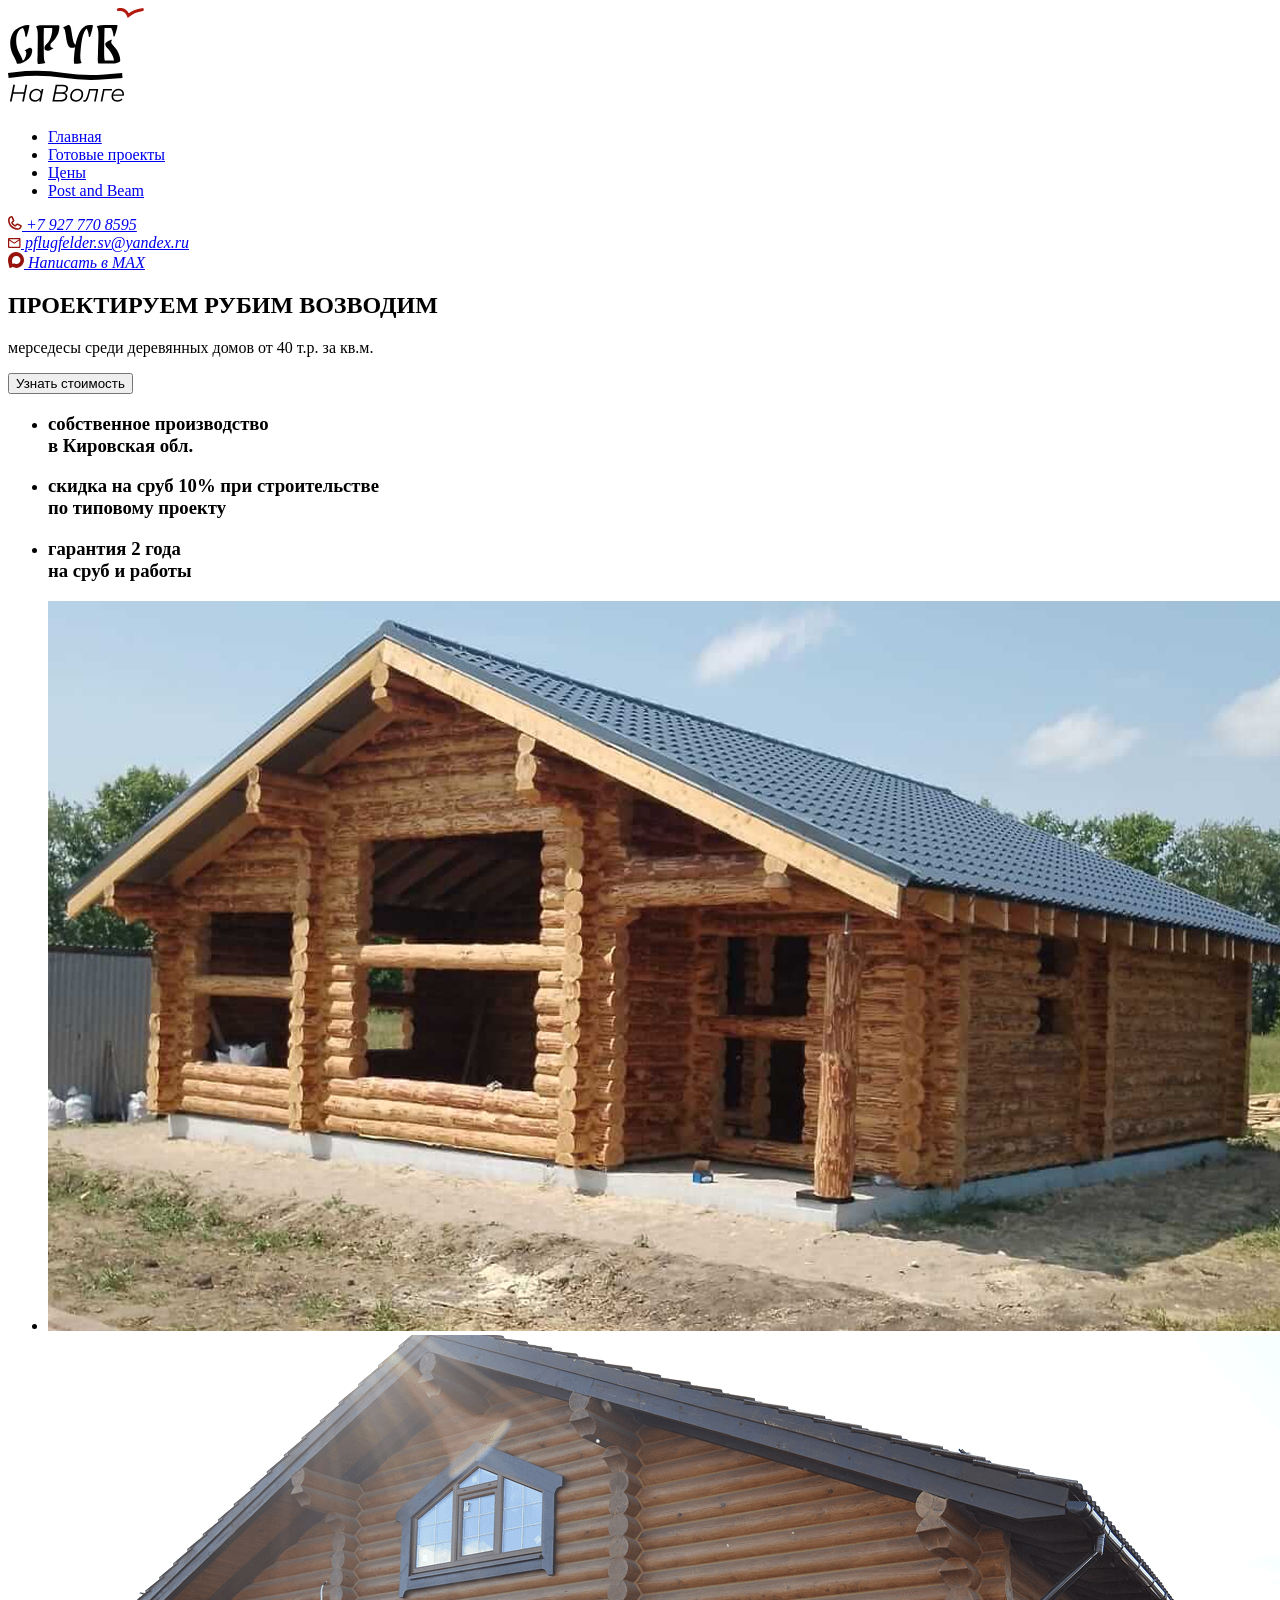
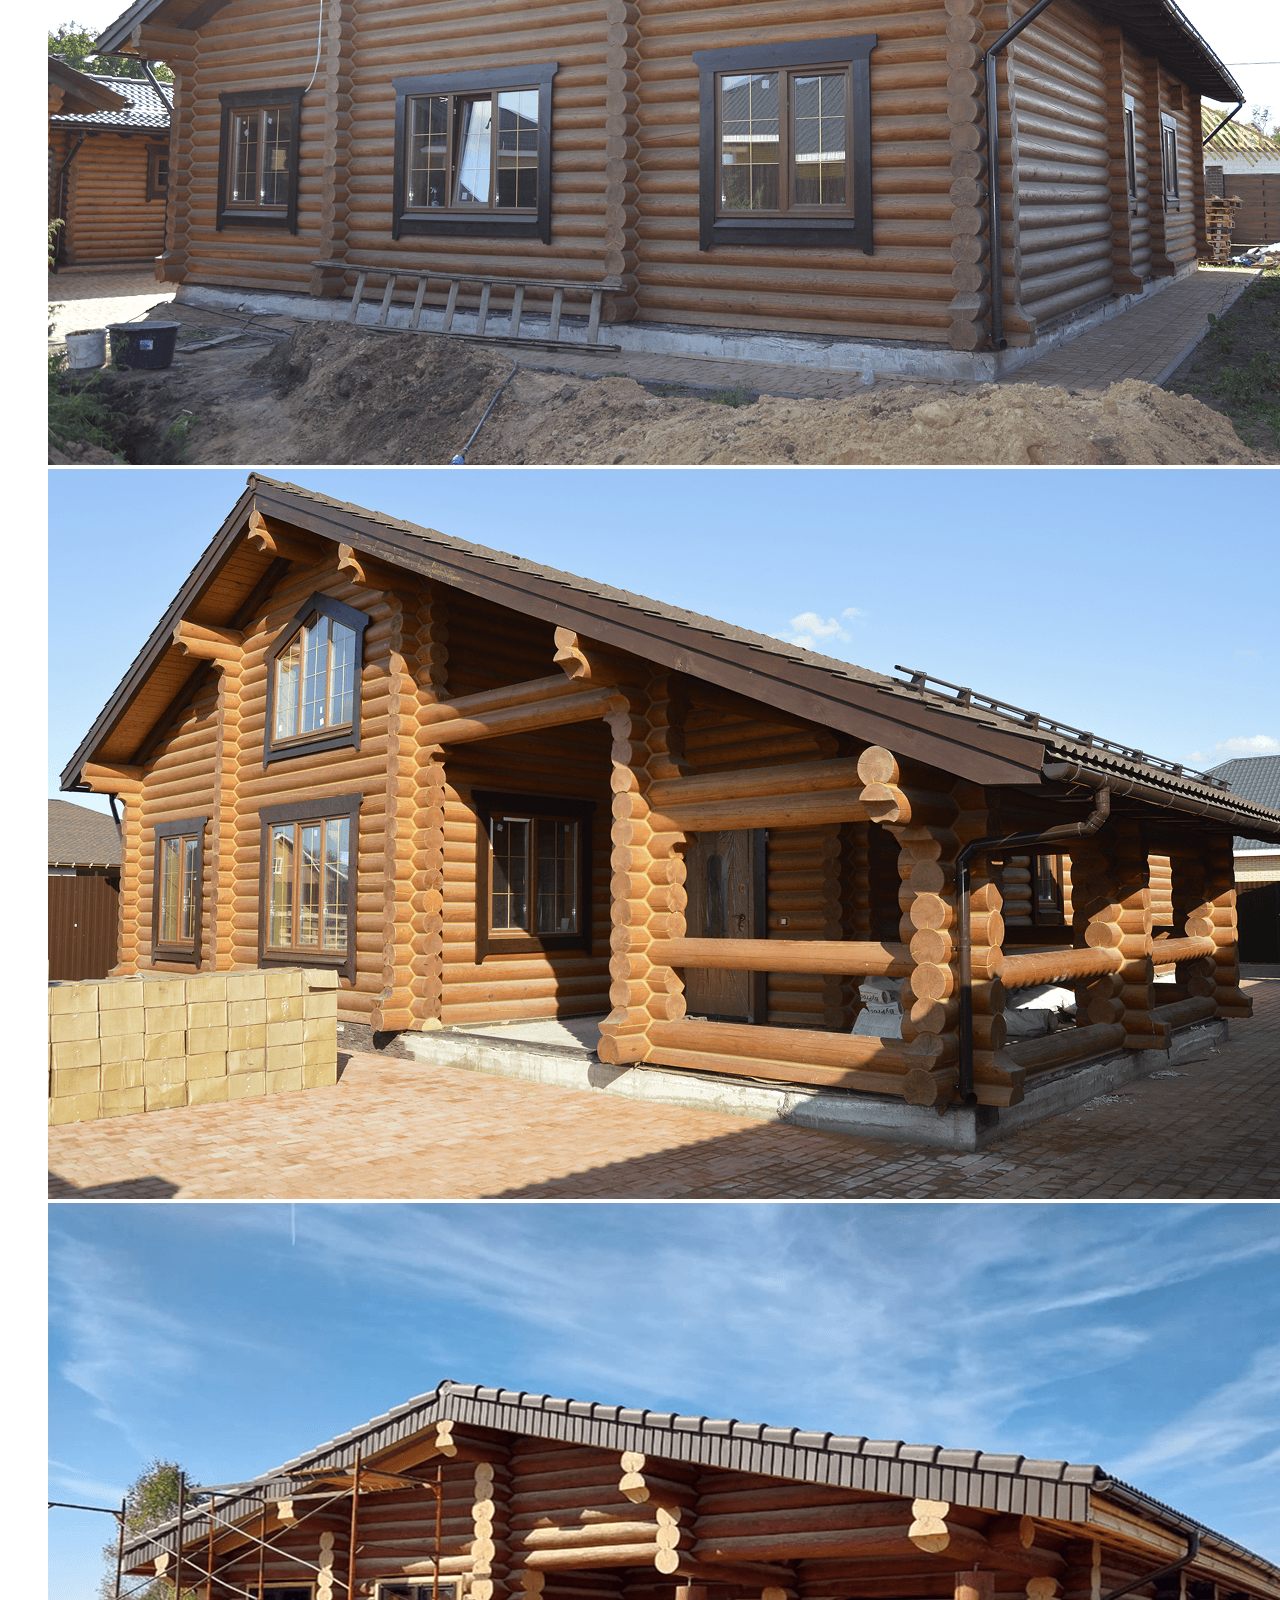
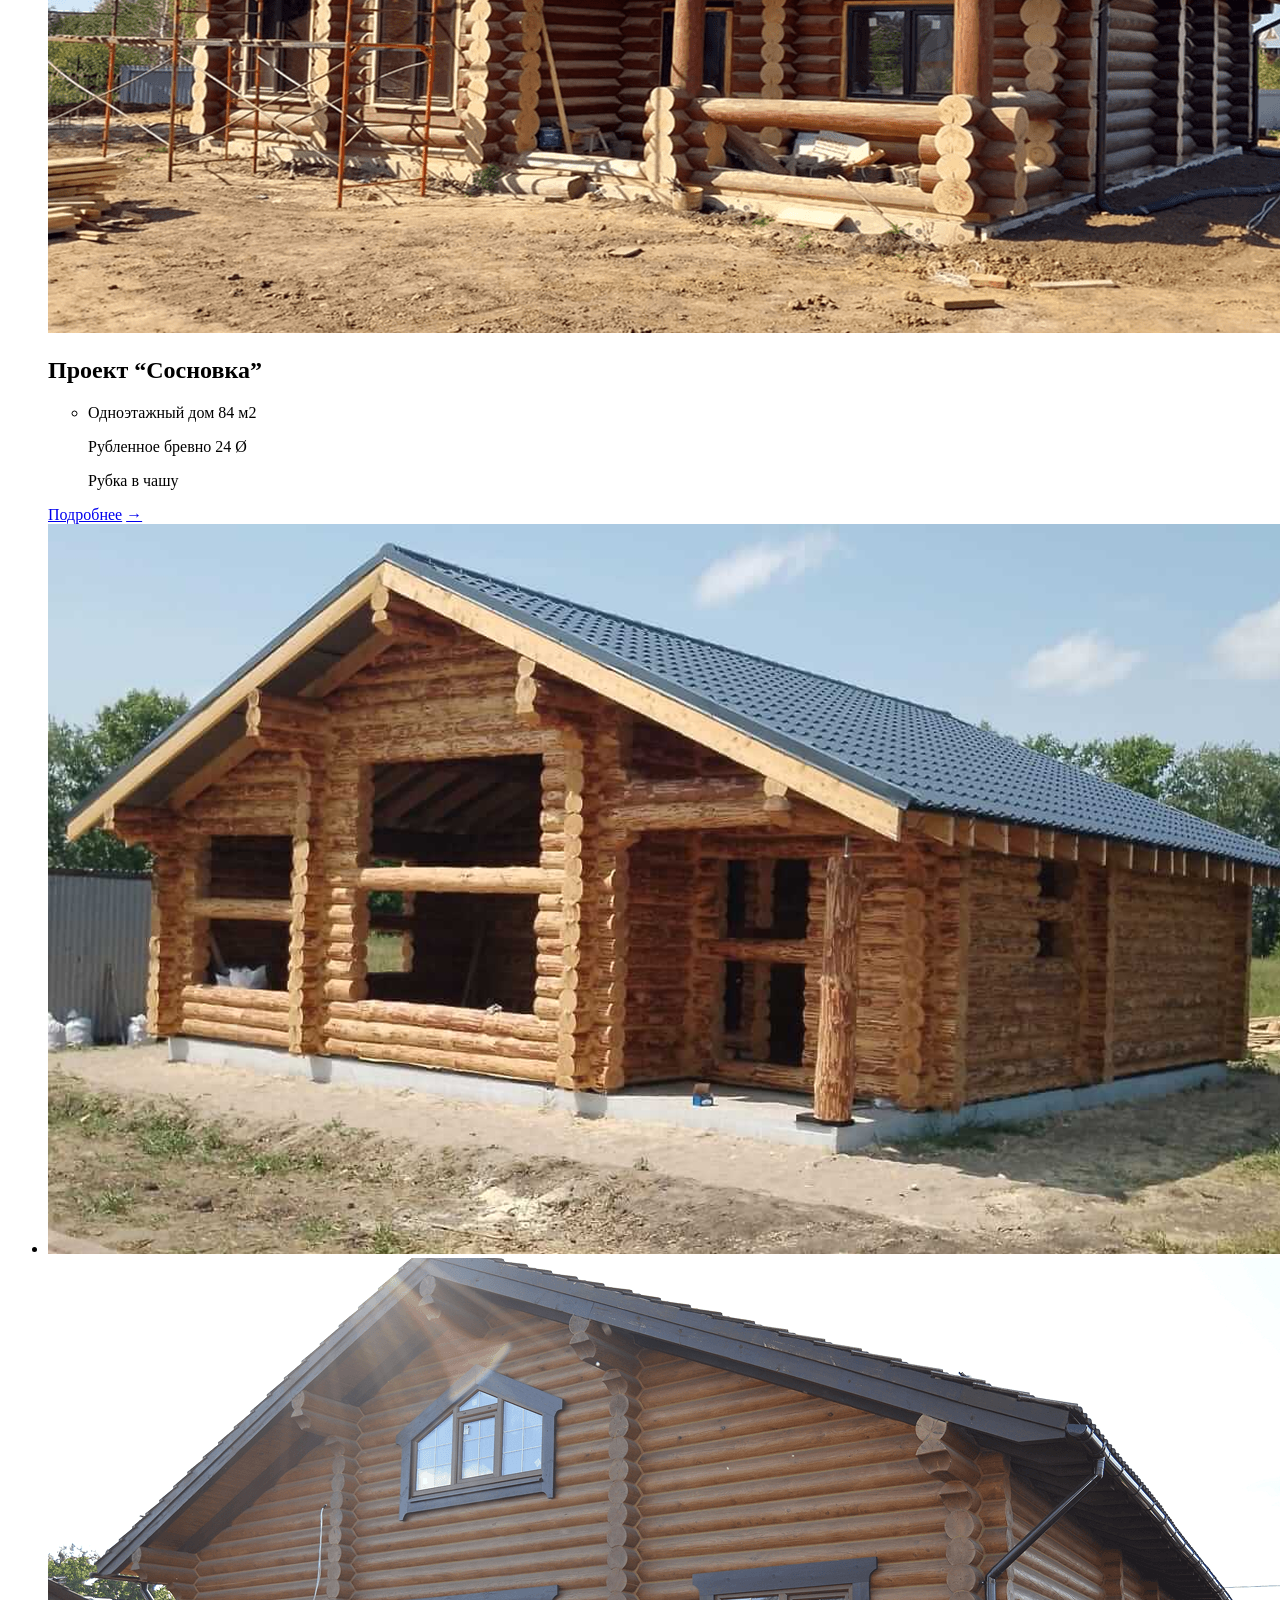
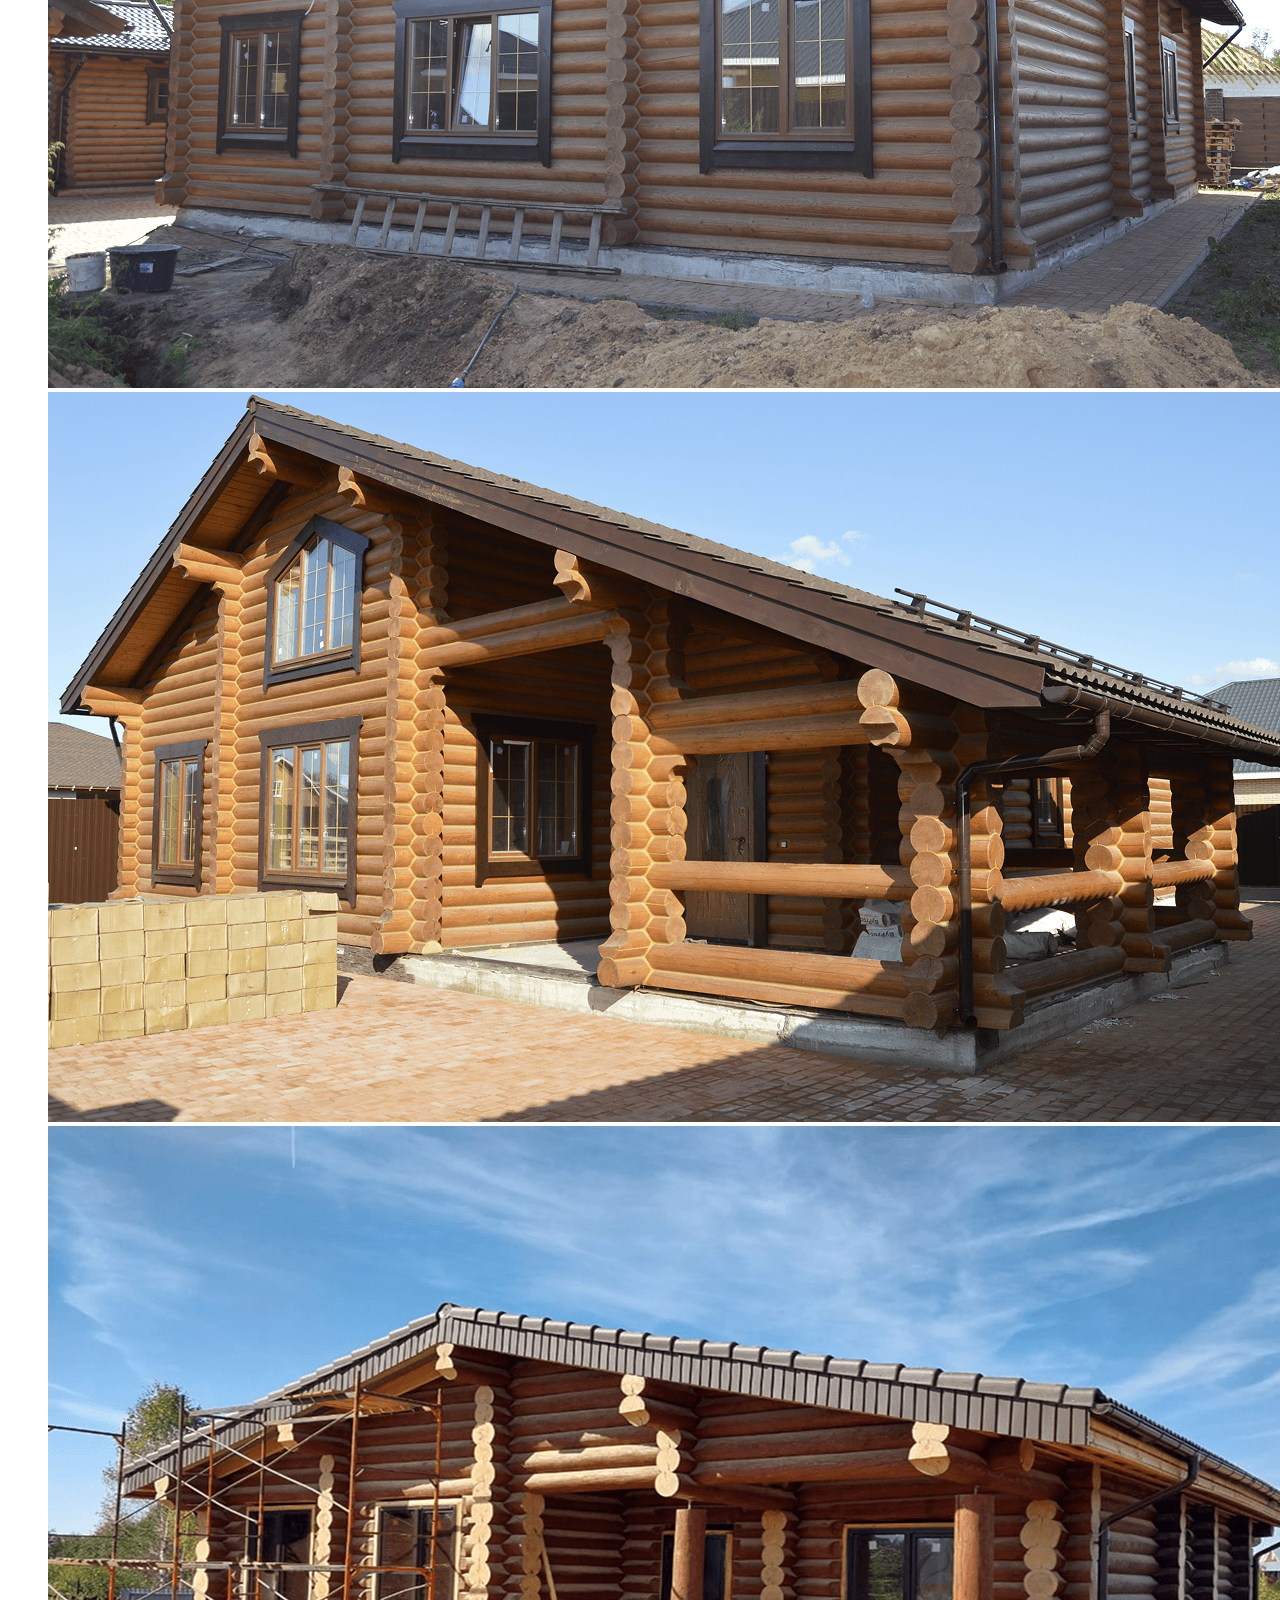
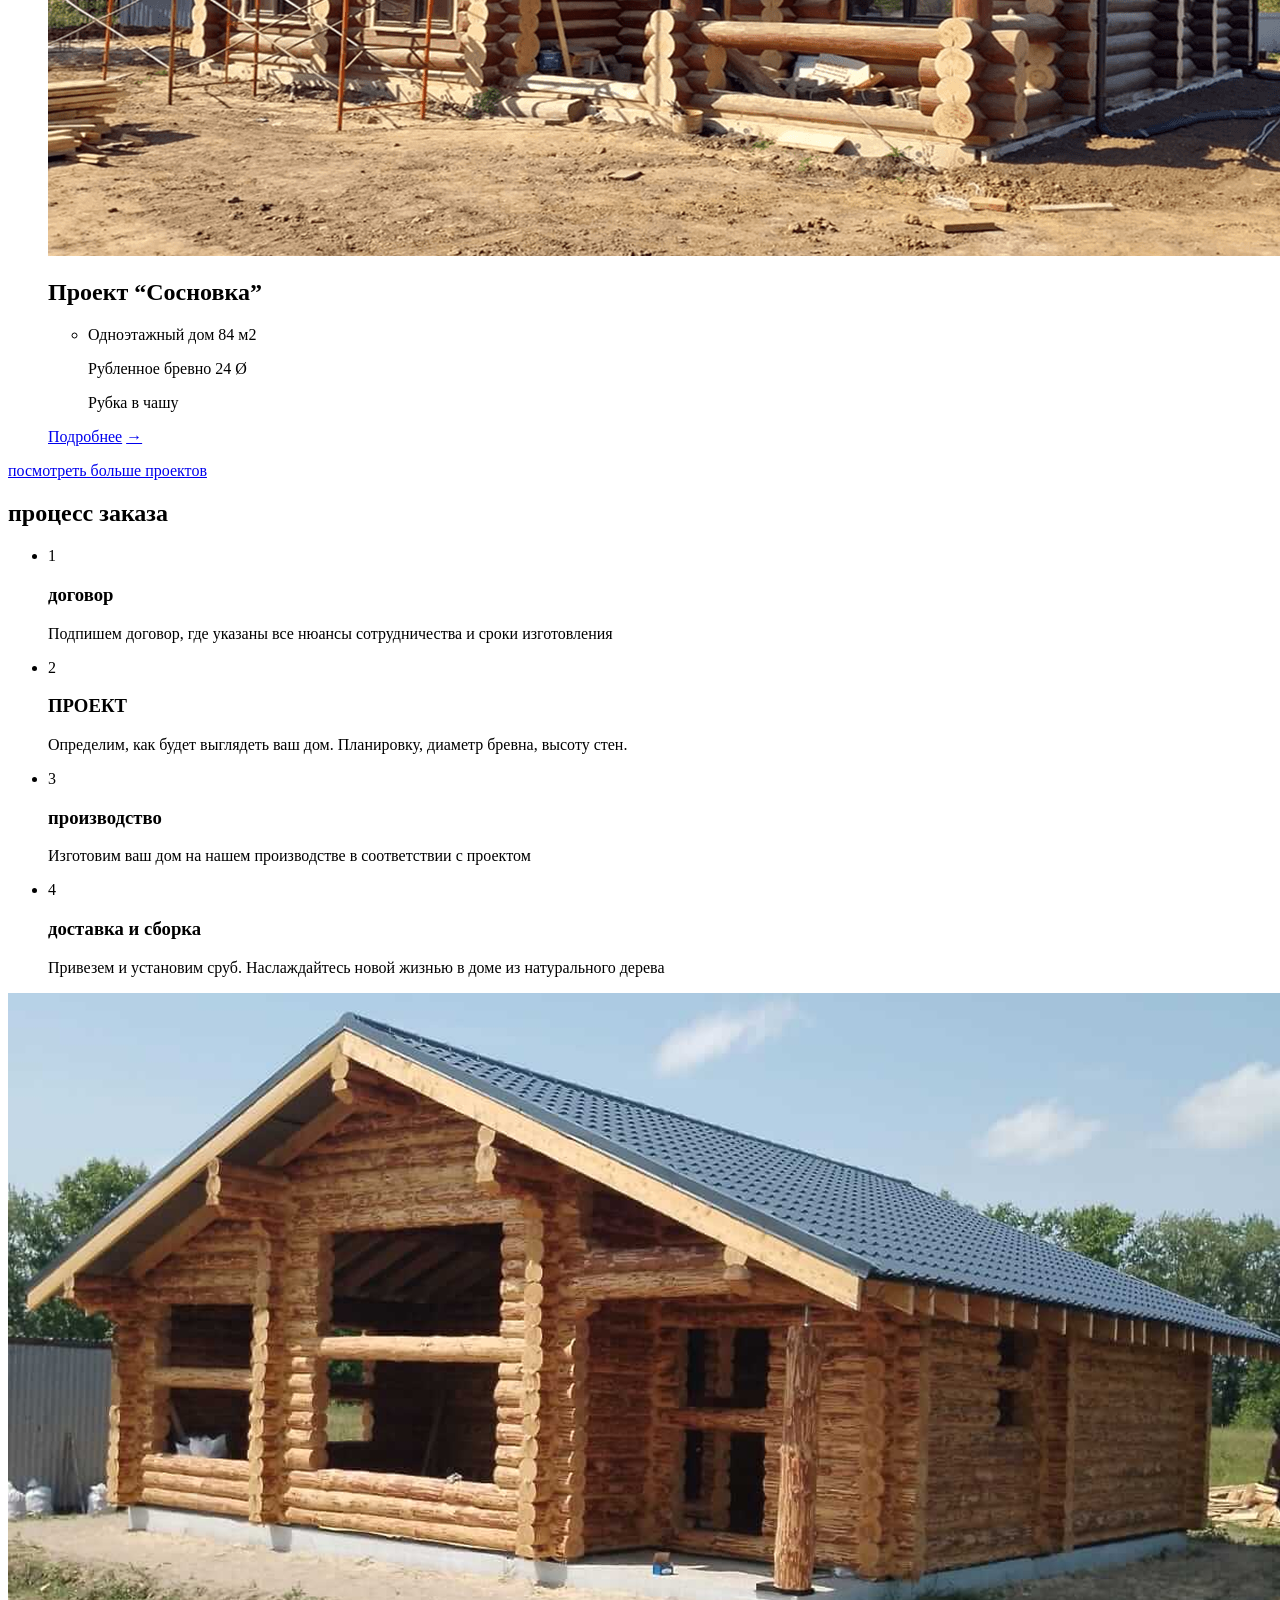
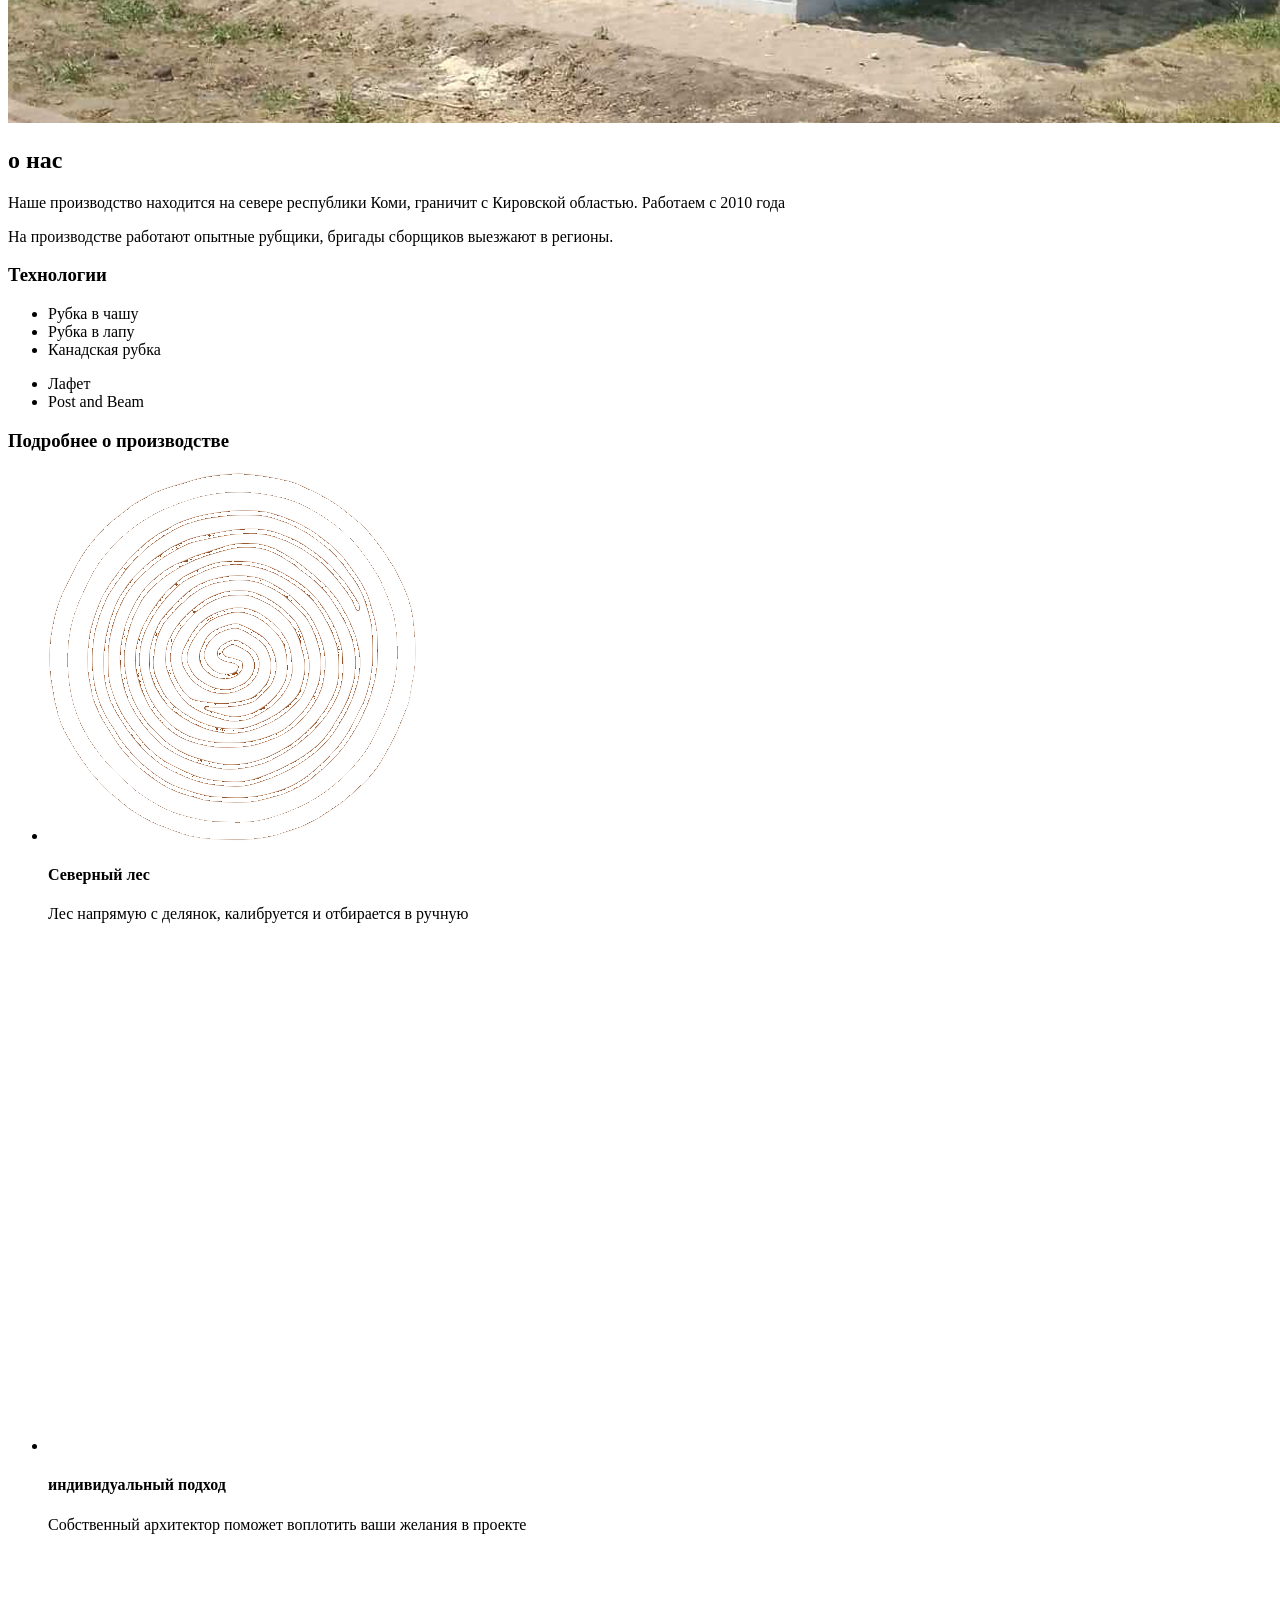
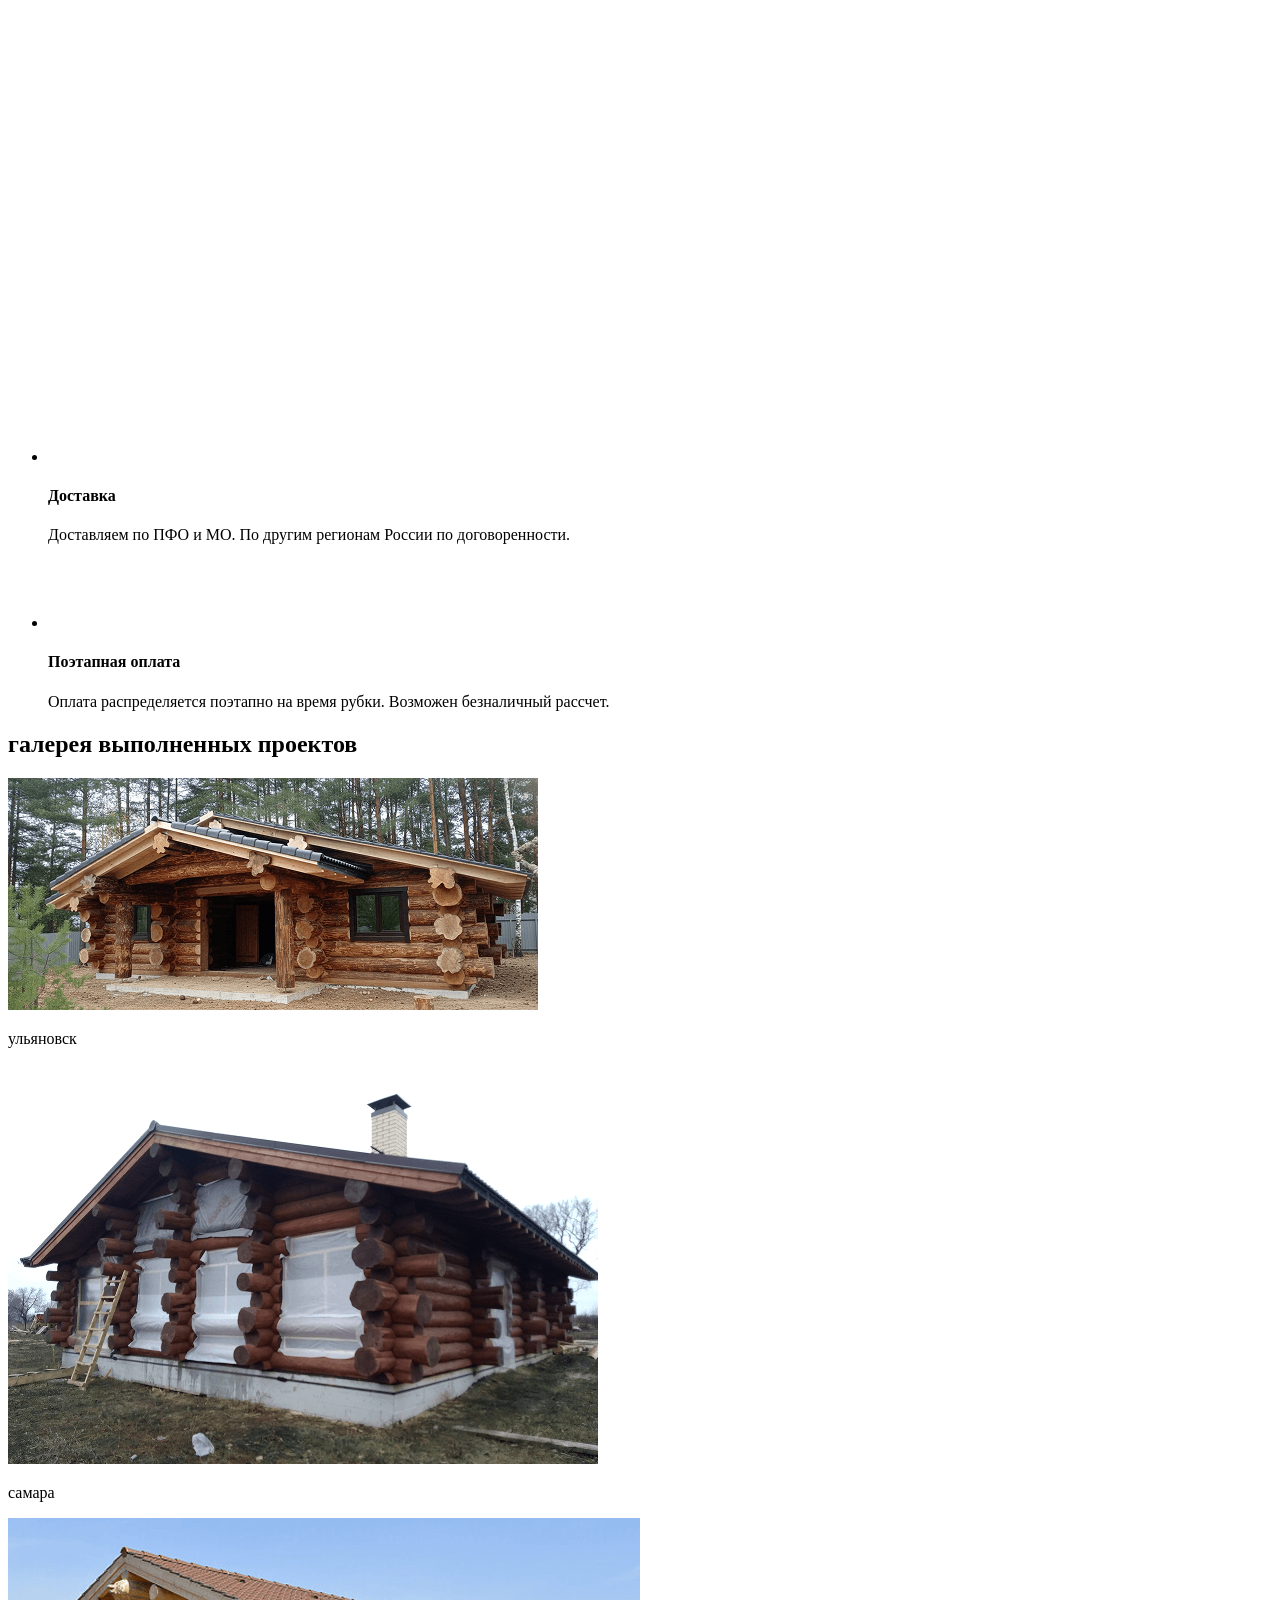
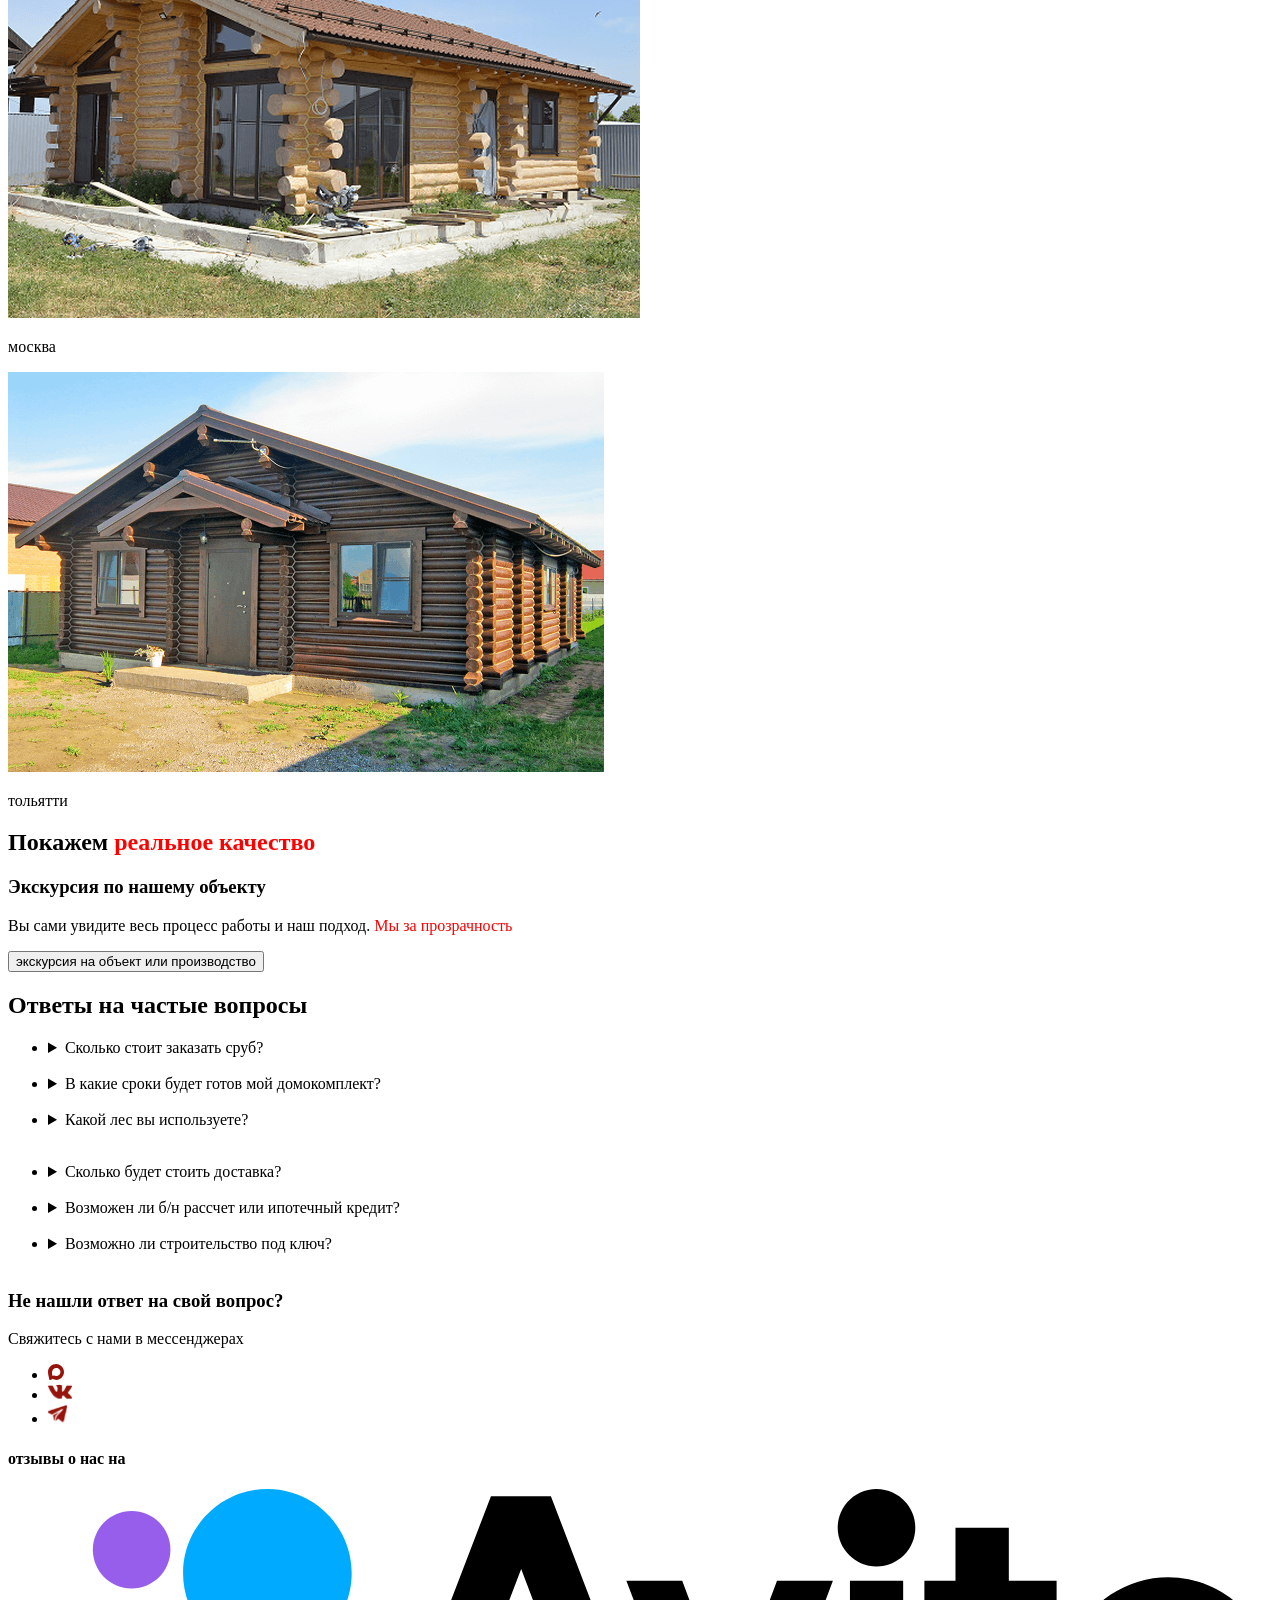
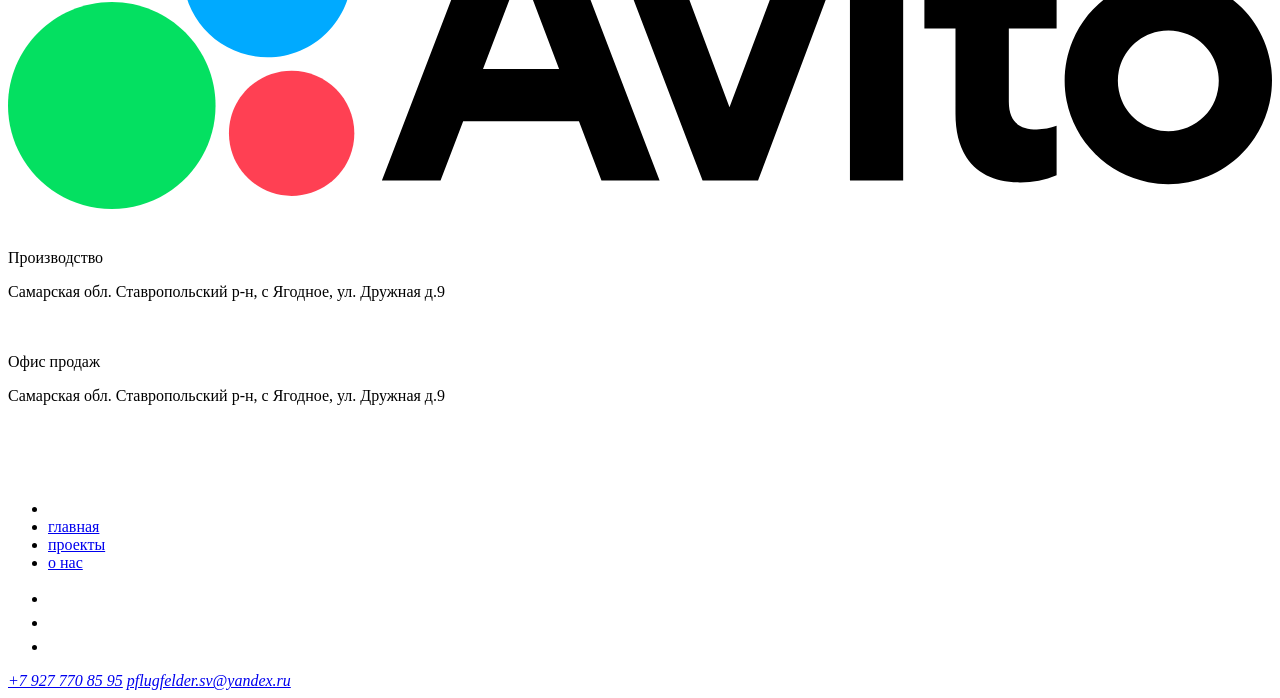
==== index.html @ 8d84f687 "комит 1 стр" ====
<!DOCTYPE html>
<html lang="ru">
  <head>
    <meta charset="UTF-8" />
    <meta name="viewport" content="width=device-width, initial-scale=1.0" />
    <title>Срубы ручной рубки на заказ из северного леса</title><!-- прочитать про семантику -->
<link rel="stylesheet" href="./fonts/fonts.css" />
    <link rel="stylesheet" href="./styles/globals.css" />
    <link rel="stylesheet" href="./styles/style.css" />
    <link rel="icon" href="./images/favicon.ico" sizes="any" />
    <link rel="icon" href="./svg/favicon.svg" type="image/svg+xml" />
    <link rel="apple-touch-icon" href="./images/favicon.png" />
  </head>
  <body>
     <header class="header content-section">
      <a class="header__logo">
        <img class="header__logo-image" src="../images/Group 1948756118.svg" alt="Лого">
      </a>
      <nav class="header_menu">
        <ul class="header_menu-list">
          <li class="header_menu-item">
            <a class="header__menu-link" href="#0">Главная</a>
          </li>
          <li class="header_menu-item">
            <a class="header__menu-link" href="#0">Готовые проекты</a>
          </li>
          <li class="header_menu-item">
            <a class="header__menu-link" href="#0">Цены</a>
          </li>
          <li class="header_menu-item">
            <a class="header__menu-link" href="#0">Post and Beam</a>
          </li>
        </ul>
      </nav>
        <address class="address header__contacts">
        <a class="contacts-block__link" href="tel:+79277708595"
          ><img class="header__icon" src="./images/phone.svg" alt="Телефон"> +7 927 770 8595</a>
        <div class="header_ithem">
        <a class="contacts-block__link" href="mailto:pflugfelder.sv@yandex.ru"
          > <img class="header__icon" src="./images/mail.svg" alt="Почта"> pflugfelder.sv@yandex.ru </a>
        </div>
        <div class="header_ithem">
          <a class="header__max" href="#0">
          <img class="header__icon" src="./images/Макс.svg" alt="Макс">
          Написать в МАХ
        </a>
        
        </div>
      </address>
  </header>

  <main class="content">
    <section class="content-section cover banner_content">
        <!--<div class="overlay"></div>-->
        <div class="cover__text">
          <h1 class="cover__title letter-spacing-extended">
            <span class="aligned-text_right">ПРОЕКТИРУЕМ</span>
            <span class="aligned-text_right">РУБИМ</span>
            <span class="aligned-text_right"
              ><span>ВОЗВОДИ</span><span class="no-letter-spacing">М</span></span
            >
          </h1>
          <div class="cover__description">
            <p class="cover__description-text gradient">
              <!-- no-letter-spacing класс для обнуления общего межбуквенного расстояния у последней буквы -->
              <span>мерседесы среди деревянных домов от 40 т.р. за кв.м.</span>
            </p>
            <button class="bet-button text-button">Узнать стоимость</button>
          </div>
        </div>
      </section>
      <!--___________________________________>-->
       <section class="advantages content-section content-section_theme_bright">
        <ul class="advantages-list">
          <li class="advantages-ithem">
            <h3>собственное производство<br>в Кировская обл.</h3></li>
          <li class="advantages-ithem"><h3>скидка на сруб 10% при строительстве<br> по типовому проекту</h3>
          </li> 
          <li class="advantages-ithem exclude"><h3>гарантия 2 года<br>на сруб и работы</h3></li>
        </ul>
       </section>
<!--___________________________________>-->
  <section class="cards content-section content-section_theme_red">
        <!--<h1 class="card__heading">проекты</h1>-->
        <ul class="card-list">
          <li>
            <article class="card">
              <div class="card__conteiner-image">
        <div class="slider-wrapper">
            <div class="sliders">
                <img src="./images/sosnovka.png" id="slide-1">
                <img src="./images/slide2.png" id="slide-2">
                <img src="./images/slide3.png" id="slide-3">
                <img src="./images/slide4.png" id="slide-4">
            </div>
            <div class="controls">
                <a href="#slide-1"></a>
                <a href="#slide-2"></a>
                <a href="#slide-3"></a>
                <a href="#slide-4"></a>
            </div>
        </div>
    </div>
            <div class="card__ithem">
              <div class="project__description">
              <h2 class="project-title">Проект “Сосновка”</h2>
              <ul>
                <li class="project__text">
                  <p class="project__text-item">Одноэтажный дом 84 м2</p>
                  <p class="project__text-item">Рубленное бревно 24 Ø </p>
                  <p>Рубка в чашу</p>
                </li>
              </ul>
             </div>
             <div class="detailed">
              <a class="detailed__link" href="#0">Подробнее</a>
              <a class="detailed__link" href="#0">&rarr;</a>
             </div>
           </div>
          </article>
          </li>
          <li>
            <article class="card">
              <div class="card__conteiner-image">
        <div class="slider-wrapper">
            <div class="sliders">
                <img src="./images/sosnovka.png" id="slide-21">
                <img src="./images/slide2.png" id="slide-22">
                <img src="./images/slide3.png" id="slide-23">
                <img src="./images/slide4.png" id="slide-24">
            </div>
            <div class="controls">
                <a href="#slide-21"></a>
                <a href="#slide-22"></a>
                <a href="#slide-23"></a>
                <a href="#slide-24"></a>
            </div>
        </div>
    </div>
            <div class="card__ithem">
              <div class="project__description">
              <h2 class="project-title">Проект “Сосновка”</h2>
              <ul>
                <li class="project__text">
                  <p class="project__text-item">Одноэтажный дом 84 м2</p>
                  <p class="project__text-item">Рубленное бревно 24 Ø </p>
                  <p>Рубка в чашу</p>
                </li>
              </ul>
             </div>
             <div class="detailed">
              <a class="detailed__link" href="#0">Подробнее</a>
              <a class="detailed__link" href="#0">&rarr;</a>
             </div>
           </div>
          </article>
            <!--<a class="card__link" href="#0"></a>>-->
          </li>
        </ul>
        <a class="projects__look-more-link" href="#0">посмотреть больше проектов</a>
  </section>
<!--___________________________________>-->
       <section class="order content-section content-section_theme_bright">
         <h2 class="section___title">процесс заказа</h2>
        <ul class="order-list">
          <li class="order-ithem">
            <div class="number__title-block"><div class="circle-number">1</div>
            <h3>договор</h3></div>
          <p class="order-text">Подпишем договор, где указаны все нюансы сотрудничества и сроки изготовления</pc>
        </li>
          <li class="order-ithem"><div class="number__title-block"><div class="circle-number">2</div>
            <h3>ПРОЕКТ</h3></div>
          <p class="order-text">Определим, как будет выглядеть ваш дом. Планировку, диаметр бревна, высоту стен.</pc>
          </li>
          <li class="order-ithem exclude"><div class="number__title-block"><div class="circle-number">3</div>
            <h3>производство</h3></div>
          <p class="order-text">Изготовим ваш дом на нашем производстве в соответствии с проектом</pc></li>
          <li class="order-ithem exclude"><div class="number__title-block"><div class="circle-number">4</div>
            <h3>доставка и сборка</h3></div>
          <p class="order-text">Привезем и установим сруб. Наслаждайтесь новой жизнью в доме  из натурального дерева</pc></li>
        </ul>
       </section>
<!--___________________________________>-->
<section class="company-info content-section content-section_theme_red">
  <div class="company-info__ithem">
  <div class="company-image"><img src="./images/sosnovka.png"></div>
  <div class="company-text-block">
    <h2 class="section___title company__title">о нас</h2>
  <p class="company-text">Наше производство находится на севере республики Коми, граничит с Кировской областью. Работаем с 2010 года</p>
  <p class="company-text">На производстве работают опытные рубщики, бригады сборщиков выезжают в регионы.</p>
  <h3 class="tecnology-title">Технологии</h3>
  <div class="tecnology-list-column">
  <ul class="tecnology-list">
    <li class="tecnology-list-ithem">Рубка в чашу</li>
    <li class="tecnology-list-ithem">Рубка в лапу</li>
    <li class="tecnology-list-ithem">Канадская рубка</li>
  </ul>
    <ul class="tecnology-list">
    <li class="tecnology-list-ithem">Лафет</li>
    <li class="tecnology-list-ithem">Post and Beam</li>
  </ul>
</div>
</div>   

</div>
<div class="company-text-block">
 <h3 class="tecnology-title">Подробнее о производстве</h3>  <div class="tecnology-list-column">
  <ul class="tecnology-list">
<li class="tecnology-list-ithem">
<div class="info-block">
  <div class="info-icon"><img src="./images/wood.png" alt="Макс"></div>
  <div class="info-text">
    <h4 class="info-title">Северный лес</h4>
    <p class="dialog__text">Лес напрямую с делянок, калибруется и отбирается в ручную</p>
  </div>
</div>
</li>
<li class="tecnology-list-ithem">
<div class="info-block">
  <div class="info-icon"><img src="./images/blueprint.png" alt="Макс"></div>
  <div class="info-text">
    <h4 class="info-title">индивидуальный подход</h4>
    <p class="dialog__text">Собственный архитектор поможет воплотить ваши желания в проекте</p>
  </div>
</div>
</li>
  </ul>
    <ul class="tecnology-list">
    <li class="tecnology-list-ithem">
<div class="info-block">
  <div class="info-icon"><img src="./images/trailer.png" alt="Макс"></div>
  <div class="info-text">
    <h4 class="info-title">Доставка</h4>
    <p class="dialog__text">Доставляем по ПФО и МО. По другим регионам России по договоренности.</p>
  </div>
</div>
</li>
<li class="tecnology-list-ithem">
<div class="info-block">
  <div class="info-icon"><img src="./images/cash.png" alt="Макс"></div>
  <div class="info-text">
    <h4 class="info-title">Поэтапная оплата</h4>
    <p class="dialog__text">Оплата распределяется поэтапно на время рубки. Возможен безналичный рассчет.</p>
  </div>
</div>
</li>
  </ul></div>
</div>
</section>
<!--___________________________________>-->
<section class="gallery content-section">
  <h2 class="section___title order__title gallery-header">галерея выполненных проектов</h2>
  <div class="gallery-item">
    <img class="sity-image" src="./images/moskow.png" alt="Фото 1">
  <p class="gallery-text text-button">
              <span>ульяновск</span>
            </p></div>
  <div class="gallery-item">
    <img class="sity-image" src="./images/samara.png" alt="Фото 2">
  <p class="gallery-text text-button">
              <span>самара</span>
            </p></div>
  <div class="gallery-item">
    <img class="sity-image" src="./images/ulijanovsk.png" alt="Фото 3">
  <p class="gallery-text text-button">
              <span>москва</span>
            </p>
          </div>
 <div class="gallery-item">
    <img class="sity-image" src="./images/togliatty.png" alt="Фото 4">
    <p class="gallery-text text-button">
              <span>тольятти</span>
            </p></div>
            <div class="gallery-subtitle">
              <h2 class="gallery__subtitle-ithem">Покажем <span style="color: #ff0000;">реальное качество</span></h2>
            <h3 class="gallery__subtitle-ithem">Экскурсия по нашему объекту</h3>
            <p class="gallery__subtitle-ithem">Вы сами увидите весь процесс работы и наш подход. <span style="color: #ff0000;">Мы за прозрачность</span></p>
            <a href="tel:+7 927 770 85 95"><button class="gallery-button text-button ">экскурсия на объект или производство</button></a>
</div>
</section>
 <!--___________________________________>-->
 <section class="ansver-deteils content-section content-section_theme_bright">
<h2 class="section___title ansver-header">Ответы на частые вопросы</h2>
<div>
  <ul class="details-navigation">
        <li class="details-component">
          <details>
      <summary class="question">
        <span>Сколько стоит заказать сруб?</span>
        <div class="question-icon"><img src="./svg/strelka.svg" alt="стрелка" aria-hidden="true" x="50%" y="50%" ></div>
        
      </summary>
      <p class="answer">Стоимость формируется индивидуально, в зависимости от того, какой диаметр бревна, высоту стен и фронтонов вы выберите. Заказывая сруб у нас, вы покупаете его напрямую у производителя, без наценки посредников.</p>
    </details>
        </li>
        <li class="details-component">
          <details>
      <summary class="question">
        <span>В какие сроки будет готов мой домокомплект?</span>
        <div class="question-icon"><img src="./svg/strelka.svg" alt="стрелка" aria-hidden="true" x="50%" y="50%" ></div>
      </summary>
      <p class="answer">Бревна на сруб начнем подбирать сразу после заключения договора, после первой оплаты начинаем рубку. Высылаем регулярный фотоотчет.</p>
    </details>
        </li>
        <li class="details-component">
          <details>
      <summary class="question">
        <span>Какой лес вы используете?</span>
        <div class="question-icon"><img src="./svg/strelka.svg" alt="стрелка" aria-hidden="true" x="50%" y="50%" ></div>
      </summary>
      <p class="answer order-text">Рубим из сосны.</p>
    </details>
        </li>
      </ul>
    </div>
    <div>
  <ul class="details-navigation">
                <li class="details-component">
          <details>
      <summary class="question">
        <span>Сколько будет стоить доставка?</span>
        <div class="question-icon"><img src="./svg/strelka.svg" alt="стрелка" aria-hidden="true" x="50%" y="50%" ></div>
      </summary>
      <p class="answer order-text">Стоимость доставки рассчитывается индивидуально от пункта назначения и объема. Вы можете сами забрать домокомплект с нашего производства. Примерная стоимость доставки одной фуры в МО - 200.000 рублей.</p>
    </details>
        </li>
                        <li class="details-component">
          <details>
      <summary class="question">
        <span>Возможен ли б/н рассчет или ипотечный кредит?</span>
        <div class="question-icon"><img src="./svg/strelka.svg" alt="стрелка" aria-hidden="true" x="50%" y="50%" ></div>
      </summary>
      <p class="answer order-text">Да возможно, детали можно узнать по телефону у нашего мастера.</p>
    </details>
        </li>
        <li class="details-component">
          <details>
      <summary class="question">
        <span>Возможно ли строительство под ключ?</span>
        <div class="question-icon"><img src="./svg/strelka.svg" alt="стрелка" aria-hidden="true" x="50%" y="50%" ></div>
      </summary>
      <p class="answer order-text">Наш профиль дерево. Осуществляем сборку на готовый фундамент под кровлю по вашему выбору. План фундамента и коммуникаций вы получаете вместе с проектом.</p>
    </details>
        </li>
      </ul>
    </div>
    
 </section>
 <div class="ansver-ithem">
   <h3 class="ansver-subtitle">Не нашли ответ на свой вопрос?</h3>
   <p class="order-text">Cвяжитесь с нами в мессенджерах</p>
    <div class="ansver__messenger gallery__subtitle-ithem">
        <ul class="ansver__messenger-list">
          <!-- display  -->
          <li>
            <a href="#0">
              <img
                class="social-icon"
                src="./images/Макс.svg"
                alt="иконка макс"
              />
            </a>
          </li>
          <li>
            <a href="https://vk.ru/sergey_srub_banja">
              <img class="social-icon" src="./svg/vk red.svg" alt="иконка вк" />
            </a>
          </li>
          <li>
            <a href="https://t.me/Srub_Banja">
              <img
                class="social-icon"
                src="./svg/tg red.svg"
                alt="иконка телеграм"
              />
            </a>
          </li>
        </ul>
      </div>
        <div class="avito_ithem">
        <h4 class="avito-subtitle">отзывы о нас на</h4><a class="contacts-block__link" href=https://www.avito.ru/brands/i317071688/
          > <img class="avito__icon" src="./svg/avito-logo.svg" alt="Авито"></a>
        </div></div>
      </div>
  <!--___________________________________>-->
  </main>
      <footer class="footer content-section content-section_theme_red">
        <div class="footer_adress">
        <div class="footer_ithem footer_adress">
          <a class="footer__icon" href="#0">
          <img class="footer__geo" src="./images/metka.svg" alt="значек геометка">
        </a>
        <p class="address-block__item"> Производство</p>
        </div>
        <p class="geo">Самарская обл. Ставропольский р-н, с Ягодное, ул. Дружная д.9</p>
       <div class="footer_ithem">
          <a class="footer__icon" href="#0">
          <img class="footer__geo" src="./images/metka.svg" alt="Макс">
        </a>
        <p class="address-block__item">Офис продаж</p> </div>
        <p class="geo">Самарская обл. Ставропольский р-н, с Ягодное, ул. Дружная д.9</p>
      </div>
      </address>
      <nav>
        <ul class="footer__menu-list">
          <li>
            <a class="footer__logo">
        <img class="footer__logo-image" src="../images/logo_white.svg" alt="Лого">
      </a>
          </li>
          <li>
            <a class="footer__menu-link link-active" href="0">главная</a>
          </li>
          <li>
            <a class="footer__menu-link" href="#0">проекты</a>
          </li>
          <li>
            <a class="footer__menu-link" href="#0">о нас</a>
          </li>
        </ul>
      </nav>
      <div class="footer__social-list">
        <ul class="footer__social-list-item">
          <!-- display  -->
          <li>
            <a href="#0">
              <img
                class="social-icon"
                src="./images/max_withe.svg"
                alt="иконка макс"
              />
            </a>
          </li>
          <li>
            <a href="https://vk.ru/sergey_srub_banja">
              <img class="social-icon" src="./images/vk.svg" alt="иконка вк" />
            </a>
          </li>
          <li>
            <a href="https://t.me/Srub_Banja">
              <img
                class="social-icon"
                src="./images/tg.svg"
                alt="иконка телеграм"
              />
            </a>
          </li>
        </ul>
              <address class="address footer__address">
        <a class="address-block__link" href="tel:+7 927 770 85 95"
          >+7 927 770 85 95</a
        >
        <a class="address-block__link" href="mailto:pflugfelder.sv@yandex.ru"
          >pflugfelder.sv@yandex.ru</a
        >
      </div>
    </footer>
  </body>
</html>
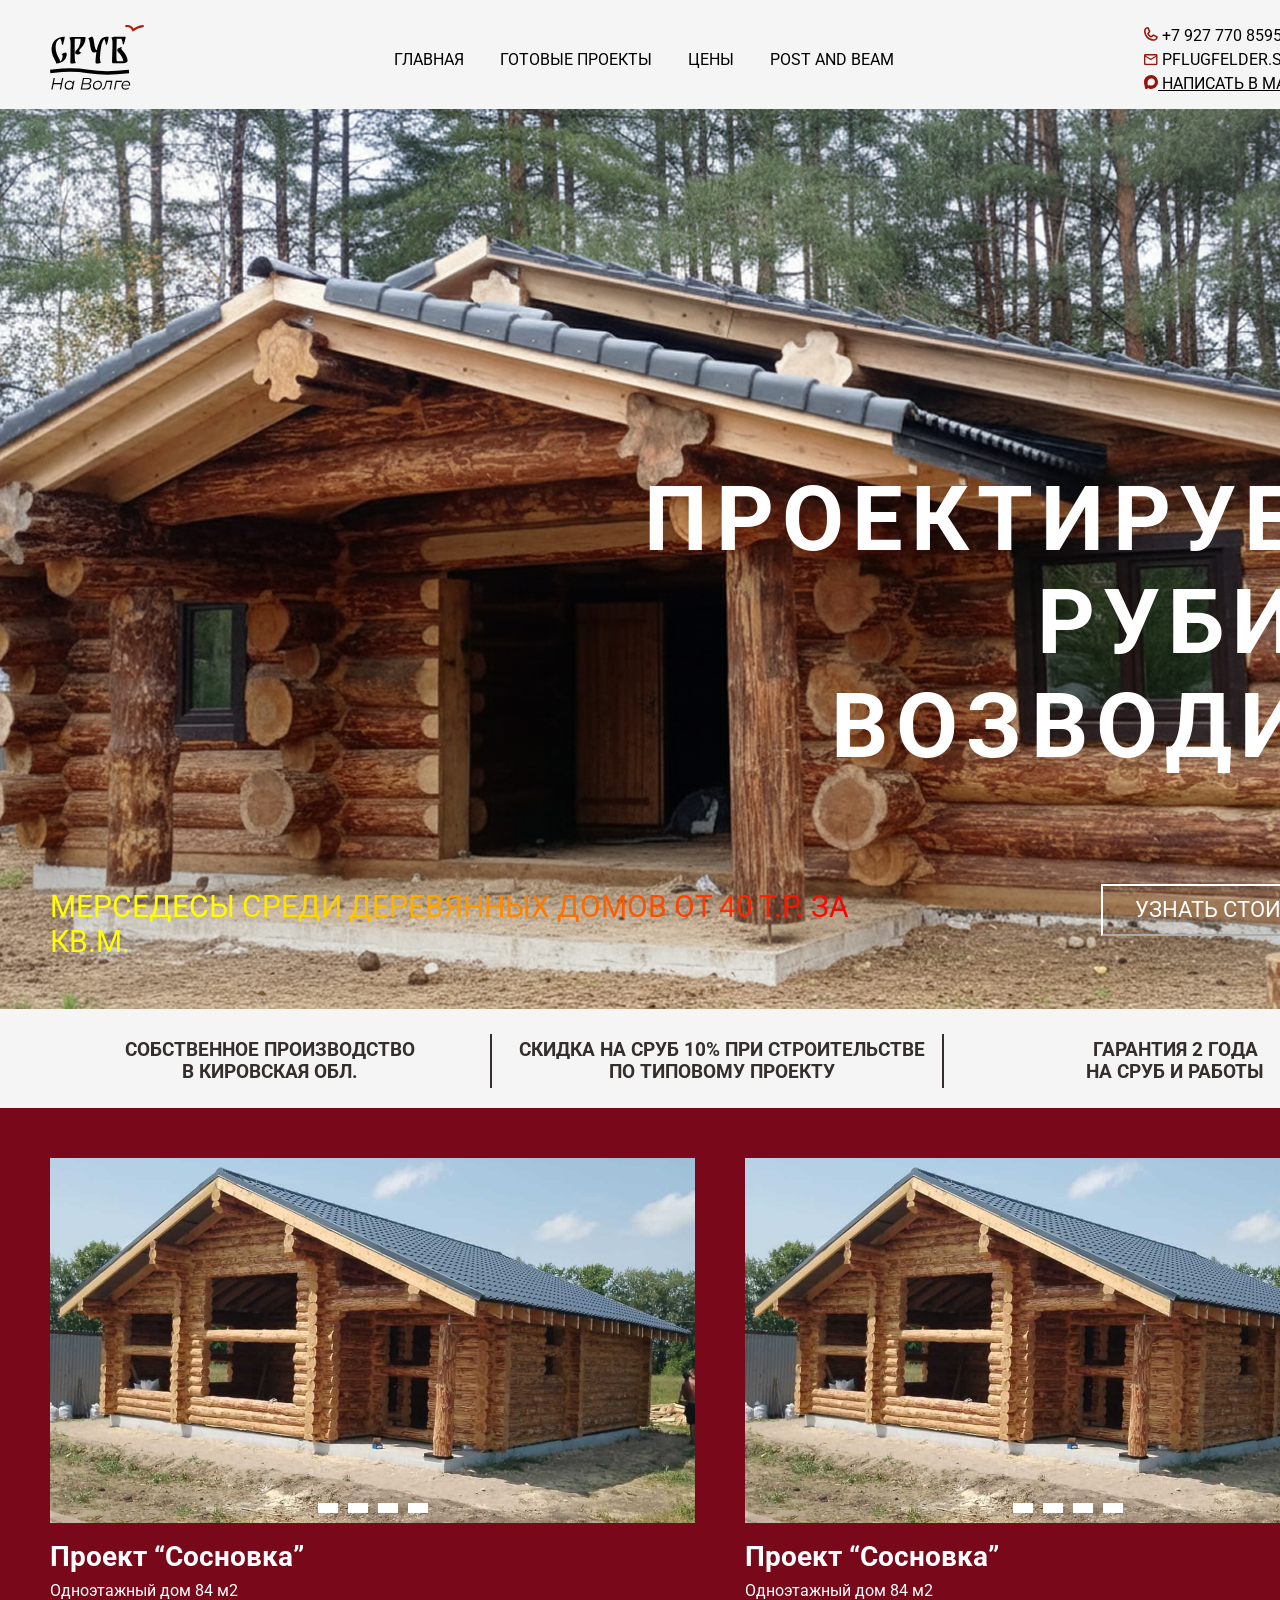
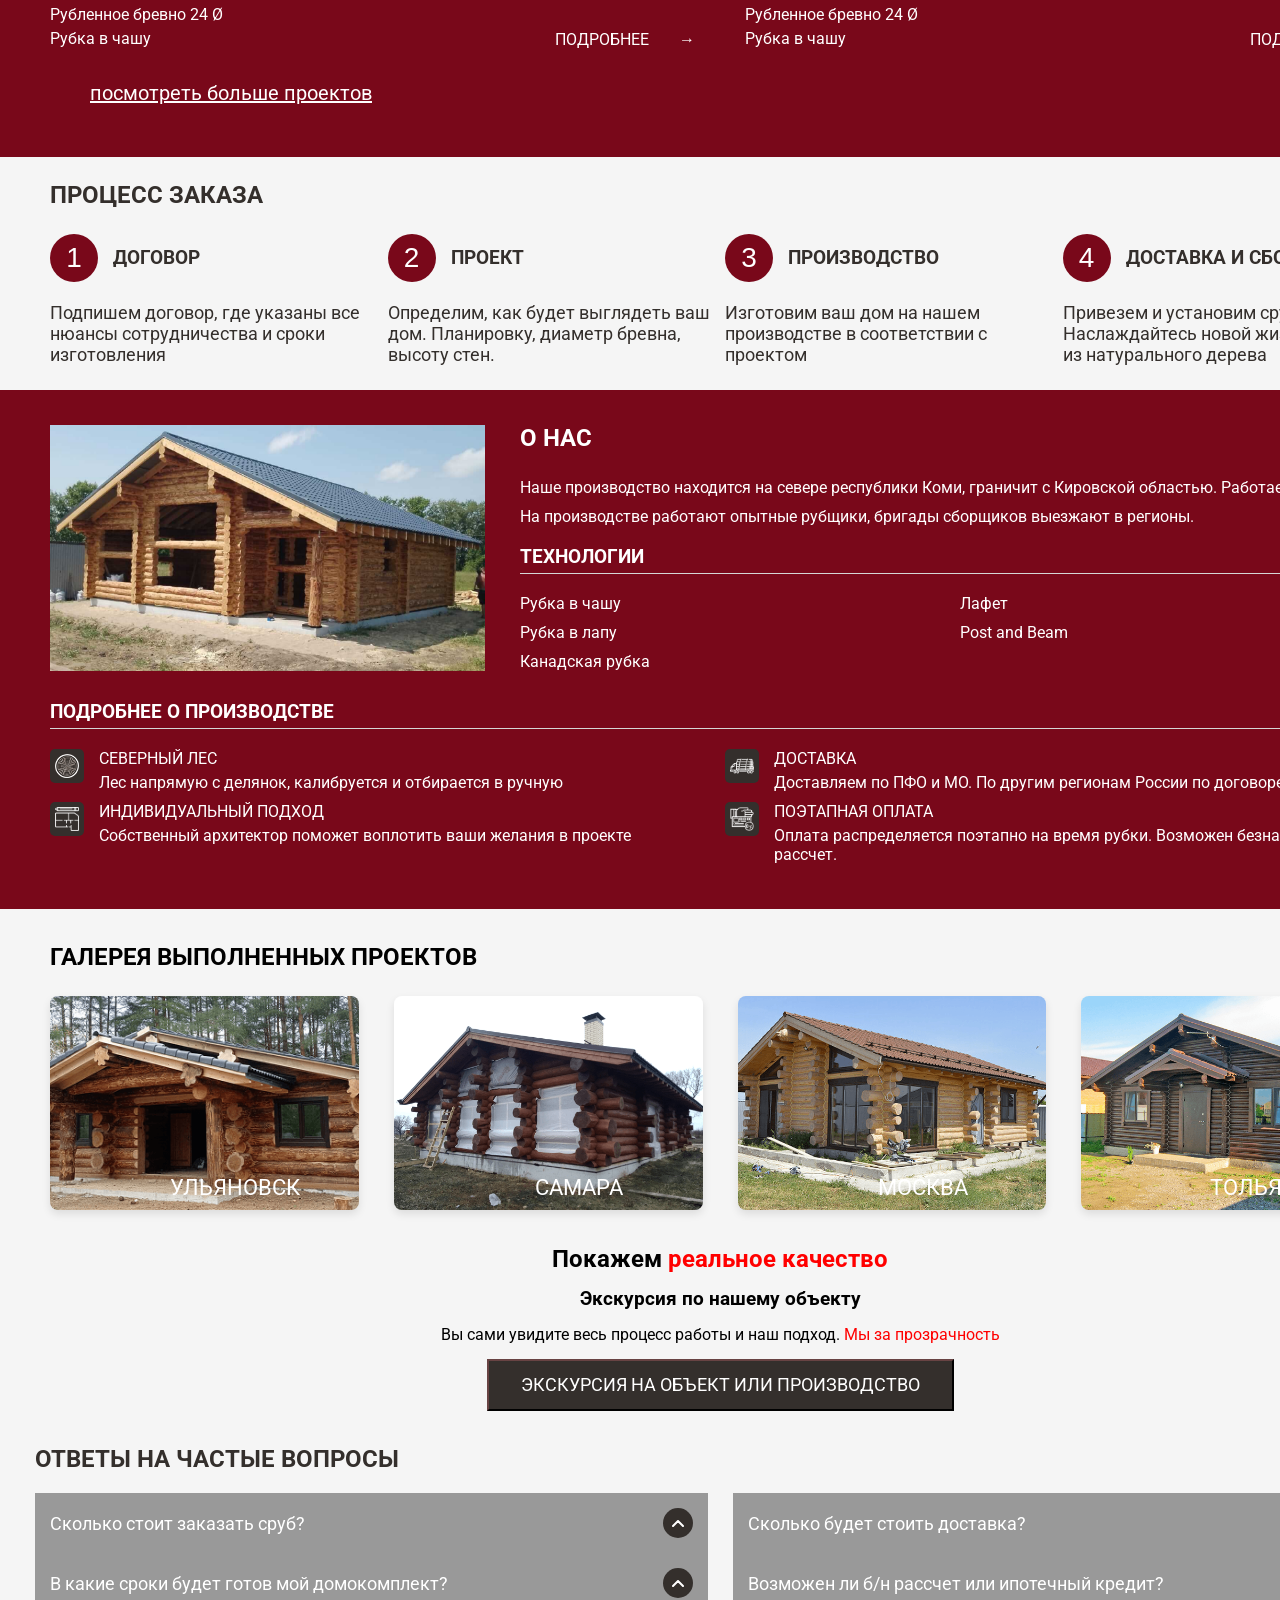
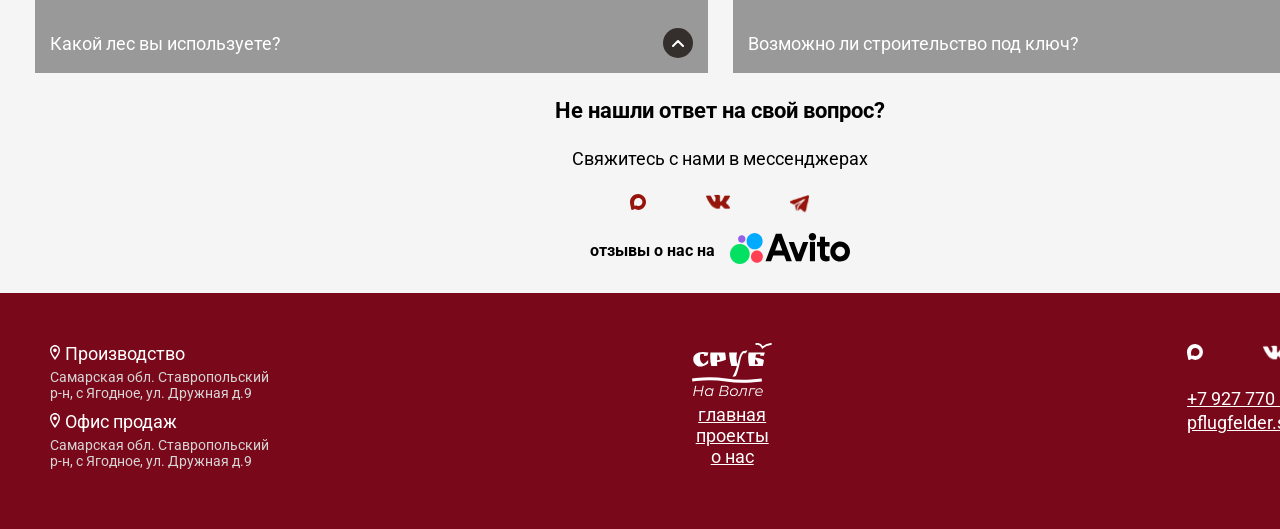
==== commit a8eef367: "папки с заглавной буквы" ====
--- a/index.html
+++ b/index.html
@@ -4,9 +4,9 @@
     <meta charset="UTF-8" />
     <meta name="viewport" content="width=device-width, initial-scale=1.0" />
     <title>Срубы ручной рубки на заказ из северного леса</title><!-- прочитать про семантику -->
-<link rel="stylesheet" href="./fonts/fonts.css" />
-    <link rel="stylesheet" href="./styles/globals.css" />
-    <link rel="stylesheet" href="./styles/style.css" />
+<link rel="stylesheet" href="./Fonts/fonts.css" />
+    <link rel="stylesheet" href="./Styles/globals.css" />
+    <link rel="stylesheet" href="./Styles/style.css" />
     <link rel="icon" href="./images/favicon.ico" sizes="any" />
     <link rel="icon" href="./svg/favicon.svg" type="image/svg+xml" />
     <link rel="apple-touch-icon" href="./images/favicon.png" />
@@ -456,4 +456,4 @@
       </div>
     </footer>
   </body>
-</html>+</html>
--- a/Fonts/fonts.css
+++ b/Fonts/fonts.css
@@ -0,0 +1,34 @@
+@font-face {
+  font-family: 'Roboto Condensed';
+  src:
+    url(./RobotoCondensed-Bold.woff2) format('woff2'),
+    url(./RobotoCondensed-Bold.woff) format('woff');
+  font-weight: bold;
+  font-display: swap;
+}
+
+@font-face {
+  font-family: 'Roboto Condensed';
+  src:
+    url(./RobotoCondensed-Regular.woff2) format('woff2'),
+    url(./RobotoCondensed-Regular.woff) format('woff');
+  font-weight: normal;
+  font-display: swap;
+}
+@font-face {
+  font-family: 'Roboto';
+  src:
+    url(./Roboto-Bold.woff2) format('woff2'),
+    url(./Roboto-Bold.woff) format('woff');
+  font-weight: bold;
+  font-display: swap;
+}
+
+@font-face {
+  font-family: 'Roboto';
+  src:
+    url(./Roboto-Regular.woff2) format('woff2'),
+    url(./Roboto-Regular.woff) format('woff');
+  font-weight: normal;
+  font-display: swap;
+}
--- a/Styles/globals.css
+++ b/Styles/globals.css
@@ -0,0 +1,34 @@
+*,
+*::before,
+*::after {
+  box-sizing: border-box;
+}
+body {
+  width: 1440px;
+  margin: 0 auto;
+  font-family: Roboto, Arial, sans-serif;
+  background-color: #F5F5F5;
+}
+h1,
+h2,
+h3,
+h4,
+h5,
+h6,
+p,
+ul,
+ol,
+li,
+blockquote {
+  margin: 0;
+  padding: 0;
+}
+a {
+  color: inherit;
+}
+img {
+  width: 100%;
+}
+ul {
+    list-style-type: none;
+}
--- a/Styles/style.css
+++ b/Styles/style.css
@@ -0,0 +1,623 @@
+* {
+  margin: 0;
+  padding: 0;
+}
+
+.header {
+  display: flex;
+  padding: 25px 50px 15px; /*Внутренний отступ padding отодвигает контент внутри блока от границы.*/
+ /*flex-wrap: nowrap;.*/
+  justify-content: space-between;
+  align-content: center;
+  text-transform: uppercase;
+}
+.header__logo-image {
+  display: block;
+  width: 94px;
+}
+.header_menu {
+  display: flex;
+  justify-content: center;
+  align-items: center;
+}
+.header_menu-list {
+  display: flex;
+  /*flex-wrap: nowrap;.*/
+  justify-content: space-between;
+  width: 500px;
+  align-content: center;
+}
+.header__menu-link {
+  text-decoration: none;
+}
+ .address {
+    display: flex;
+    flex-direction: column;
+    align-items: flex-start;
+    justify-content: space-between;
+    font-style: inherit;
+    line-height: 1.35;
+}
+.contacts-block__link {
+  text-decoration: none;
+}
+.header_ithem {
+  display: flex;
+  flex-direction: row;
+  gap: 5px;
+}
+.header__icon {
+  width: 14px;
+}
+/*________________________-*/
+.content-section {
+  box-sizing: border-box;
+  width: 100%;
+  max-width: 1440px;
+  margin: auto;
+}
+.cover {
+    position: relative;
+    background-repeat: no-repeat;
+    background-image: url("../images/banner_photo.png");
+    background-position: center;
+    background-size: cover;
+    min-height: 900px;
+    padding: 0 50px 50px;
+}
+
+.overlay {
+    position: absolute;
+    z-index: 0;
+    inset: 0;
+   /*  width: 100%;
+  height: 100%;
+  */
+    background-color: rgba(139, 0, 0, 0.1);
+ } 
+.cover__text {
+    position: relative;
+    color: rgb(255, 255, 255);
+    text-transform: uppercase;
+    }
+  
+.cover__title {
+    font-size: 90px;
+    font-weight: 700;
+    line-height: 115%;
+}
+.letter-spacing-extended {
+    letter-spacing: 0.09em;
+}
+
+.aligned-text_right {
+    display: block;
+    text-align: right;
+    /*margin-left: 30px;
+    margin-top: 20px; */
+ }
+ 
+ .no-letter-spacing {
+    letter-spacing: 0;
+ }
+.cover__description {
+    display: flex;
+    justify-content: space-between;
+    margin-top: 106px;
+    align-items: baseline;
+   /* flex-wrap:nowrap;*/
+}
+/*.cover__description-text {
+    font-size: 22px;
+    line-height: 1;
+    font-weight: lighter;
+    word-spacing: 18px;
+    
+}
+ _______________________________________________*/
+.gradient {
+  color: transparent;
+  font-weight:400;
+  font-size: 30px;
+  text-transform: uppercase;
+  background-image:
+    linear-gradient(
+      to left,
+      #9400d3 20%,
+      #f80000 50%,
+      #ff0 90%
+    );
+  background-size: 200% 100%;
+  -webkit-background-clip: text;
+  background-clip: text;
+  animation: text-move 5s ease-in-out infinite alternate;
+  max-inline-size: 800px;
+}
+@keyframes text-move {
+  0% {
+    background-position: 0% 50%;
+  }
+  100% {
+    background-position: 100% 50%;
+  }
+  }      
+.bet-button {
+    font-family:inherit; /* наследование шрифта */
+    background-color: transparent;
+    border-color: rgb(255, 255, 255);
+    padding: 10px 32px;
+}
+.bet-button:hover {
+  color: #fff;
+  background-color: #342F2C;
+}
+.text-button {
+    font-size: 22px;
+    line-height: 28px;
+    font-weight: lighter;
+    color: rgb(255, 255, 255);
+    text-transform: uppercase;
+}
+/* _______________________________________________*/
+.content-section_theme_bright {
+  color:#342F2C;
+}
+.content-section_theme_red {
+  color: #fff;
+  background-color:#79081a;
+}
+.banner_content {
+ display: flex;
+ flex-direction: column;
+ justify-content: end;
+}
+/* преимущества_______________________________________________*/
+.advantages {
+ padding: 25px 50px 20px;
+}
+.advantages-list {
+  display: grid;
+  grid-template-columns: 33% 33% 33%;
+  gap: 10px;
+}
+.advantages-ithem {
+  padding: 5px 0px 5px;
+  text-transform: uppercase;
+  text-align: center;
+  align-items: center; /* Центрирование по вертикали */
+}
+ul .advantages-ithem:not(:last-child) {
+  border-right: 2px solid #342F2C;
+}
+/* карточка_______________________________________________*/
+.cards {
+   padding: 50px 50px;
+}
+/* заголовок секции; 
+.card__heading { 
+   font-size: 40px;
+   font-weight: 700;
+   margin-bottom: 25px;
+   line-height: 47px;
+   margin-top: 2px;
+   margin-left: 40px;
+   text-transform: uppercase;
+}*/
+.card-list { /* список карточек */
+    display: flex;
+    flex-wrap: wrap;/* чтобы при добавлении карточки они переносились на новую строку */
+    justify-content: space-between;
+    margin-bottom: 30px;
+    gap: 20px;
+}
+.card {  /*карточка*/
+    display: flex;
+    flex-direction: column;
+    flex-wrap: wrap;
+    justify-content: space-between;
+    background-position: center;
+    width: 645px;
+    gap: 20px;
+   /* margin-top: -7px; почему?*/
+}
+.card__ithem {
+    display: grid;
+    grid-template-columns: 400px auto;
+    gap: 10px;
+}
+.card__conteiner-image {
+  width: 645px;
+  height: 365px;
+}
+.project__description {
+  display: flex;
+  flex-direction: column;
+}
+.project-title { /*заголовок карточки*/
+    font-size: 28px;
+    line-height: 100%;
+    margin-bottom: 10px;
+}
+.project__text { /* текст карточки */
+    font-size: 16px;
+    line-height: 120%;
+    color: rgb(255, 255, 255);
+    z-index: 1;
+    text-decoration: none;
+}
+.project__text-item {
+    margin-bottom: 5px;
+}
+.detailed {
+display: flex;
+flex-direction: row;
+gap: 30px;
+align-self: flex-end;
+justify-content: flex-end;
+}
+.detailed__link{
+text-decoration: none;
+text-transform: uppercase;
+}
+.projects__look-more-link {
+    font-size: 20px;
+    line-height: 28px ;
+    margin-top: 30px;
+    margin-left: 40px;
+}
+/*слайдер*/
+
+.slider-wrapper {
+    position: relative;
+    margin: 0 auto;
+}
+
+.sliders {
+    width: 100%;
+    display: flex;
+    overflow-x: auto;
+    scroll-snap-type: x mandatory;
+    scroll-behavior: smooth;
+}
+
+.sliders::-webkit-scrollbar {
+    display: none;
+}
+
+.sliders img {
+    flex: 1 0 100%;
+    scroll-snap-align: start;
+    object-fit: cover;
+}
+
+.controls {
+    display: flex;
+    position: absolute;
+    bottom: 10px;
+    left: 50%;
+    transform: translateX(-50%);
+    column-gap: 10px;  
+    z-index: 1;
+}
+
+.controls a {
+    width: 20px;
+    height: 10px;
+    background: #fff;
+    transition: .5s;
+}
+
+.controls a:hover {
+    opacity: 0.5;
+}
+/*заказ________________________-*/
+.order{
+  padding: 25px 50px;
+}
+.section___title {
+    font-size: 24px;
+    font-weight: 700;
+    line-height: 115%;
+    text-transform: uppercase;
+   margin-bottom: 25px;
+    }
+
+    .order-list {
+  display: grid;
+grid-template-columns: repeat(4, 1fr);
+  gap: 10px;
+}
+.order-ithem {
+    display: flex;
+    flex-direction: column;
+    gap: 20px;
+}
+.circle-number {
+  width: 48px;
+  height: 48px;
+  color: #fff;
+  background-color:#79081a;
+  border-radius: 50%;
+  display: flex;
+  align-items: center;
+  justify-content: center;
+  font-family: sans-serif;
+  font-size: 28px;
+  font-weight: 400;
+}
+.number__title-block {
+display: flex;
+  text-transform: uppercase;
+  align-items: center; /* Центрирование по вертикали */
+  gap: 15px;
+}
+.order-text {
+    font-size: 18px;
+}
+/*________________________-*/
+.company-info {
+  padding: 35px 50px 35px;
+}
+.company-info__ithem {
+    display: grid;
+    grid-template-columns: 1fr 2fr;
+    gap: 35px;
+   /* padding: 35px 50px 0px;*/
+}
+.company-image {
+    width: 100%;
+}
+.company-text-block {
+padding: 0px;
+}
+.company-text {
+margin-bottom: 10px;
+
+}
+.tecnology-title {
+margin: 20px 0px 20px;
+border-bottom: 1px solid #d6d6d6;
+text-transform: uppercase;
+padding-bottom: 5px;
+}
+.tecnology-list-column {
+  display: grid;
+  grid-template-columns: 1fr 1fr;
+  gap: 10px;
+}
+.production-title {
+  padding: 30px 50px;
+ border-top: 1px solid #d6d6d6;
+ border-bottom: 1px solid #d6d6d6;
+}
+.tecnology-list-ithem {
+margin-bottom: 10px;
+}
+/*________________________-*/
+.info-title {
+  font-weight: 400;
+  text-transform: uppercase;
+  margin-bottom: 5px;
+}
+.info-block {
+  display: flex;
+  gap: 15px;              /* Задает фиксированный отступ между иконкой и текстом */
+}
+.info-icon {
+  font-size: 24px;        /* Размер иконки (если это эмодзи или иконочный шрифт) */
+  flex-shrink: 0; 
+    background: #342F2C;
+  border-radius: 5px;
+   padding: 5px;
+  width: 34px;  /* Задайте нужную ширину */
+  height: 34px; /* Задайте нужную высоту */
+  object-fit: contain; 
+}
+
+/* Контейнер галереи */
+.gallery {
+  display: grid;
+  grid-template-columns: repeat(4, 1fr); /* 4 колонки одинаковой ширины */
+  gap: 35px; /* Отступы между картинками */
+  padding: 35px 50px;
+ /* max-width: 1200px; */
+  width: 100%;
+  margin: 0 auto;
+}
+.gallery-header {
+  /* Заставляем заголовок растянуться от 1-й до 5-й линии сетки (все 4 колонки) */
+  grid-column: 1 / -1; 
+  text-align: left;
+  margin-bottom: -10px;
+}
+.gallery-subtitle {
+  /* Заставляем заголовок растянуться от 1-й до 5-й линии сетки (все 4 колонки) */
+  grid-column: 5 / -5; 
+  text-align: center;
+}
+.gallery__subtitle-ithem{
+padding-bottom: 15px;
+}
+/* Обертка для каждого фото */
+.gallery-item {
+  position: relative;  /* База для абсолютного позиционирования текста */
+  overflow: hidden; /* Скрывает выходящие за границы части картинки при увеличении */
+  border-radius: 8px; /* Скругление углов (по желанию) */
+  box-shadow: 0 4px 8px rgba(0, 0, 0, 0.1); /* Легкая тень */
+}
+
+/* Стили для изображений */
+.sity-image {
+  width: 100%;
+  height: 100%;
+  object-fit: cover; /* Заполняет контейнер без искажения пропорций */
+  /* display: block;*/
+  transition: transform 0.4s ease; /* Плавность анимации (0.4 секунды) */
+}
+
+/* Эффект при наведении */
+.gallery-item:hover img {
+  transform: scale(1.1); /* Увеличение картинки на 10% */
+}
+.gallery-text {
+  position: absolute;  /* Отвязываем текст от потока документа */
+  top: 90%;            /* Центрируем по вертикали */
+  left: 60%;           /* Центрируем по горизонтали */
+  transform: translate(-50%, -50%); /* Сдвигаем точно на центр */
+  color: #fff;         /* Белый цвет текста */
+  z-index: 2;          /* Текст поверх картинки */
+  pointer-events: none; /* Курсор мыши проходит сквозь текст на картинку */
+}
+.gallery-button {
+    font-family:inherit; /* наследование шрифта */
+    font-size: 18px;
+    background-color: #342F2C;
+    border-color: rgb(20, 13, 13);
+    padding: 10px 32px;
+}
+.gallery-button:hover {
+  color: #fff;
+  background-color: #79081a;
+}
+/* Адаптивность для мобильных устройств */
+@media (max-width: 768px) {
+  .gallery {
+    grid-template-columns: repeat(2, 1fr); /* 2 колонки на планшетах */
+  }
+}
+
+@media (max-width: 480px) {
+  .gallery {
+    grid-template-columns: 1fr; /* 1 колонка на смартфонах */
+  }
+}
+/*________________________-*/
+
+.ansver-deteils {
+  padding: 25px 50px;
+    display: grid;
+  grid-template-columns: repeat(2, 1fr);
+  gap: 25px; /* Отступы между картинками */
+  padding: 0px 35px;
+ /* max-width: 1200px; */
+  width: 100%;
+  margin: 0 auto;
+}
+.ansver-header {
+   grid-column: 1 / -1; 
+   margin-bottom: -5px;
+   }
+.question {
+  display: flex;
+  justify-content: space-between;
+  align-items: center;
+  padding: 15px;
+  color: #fff;
+  font-size: 18px;
+  list-style: none;
+  background-color: #999999;
+}
+.question-icon {
+  display: flex;
+    align-items: center;
+    justify-content: center;
+  flex-shrink: 0; 
+    background: #342F2C;
+  border-radius: 50px;
+   padding: 5px;
+  width: 30px;  /* Задайте нужную ширину */
+  height: 30px; /* Задайте нужную высоту */
+  object-fit: contain;
+
+}
+.question img {
+  width: 12px;
+  
+}
+
+.question::-webkit-details-marker {
+  display: none;
+}
+details[open] .question img  {
+  rotate: 180deg;
+}
+.answer {
+  padding: 20px 20px;
+  color:  #342F2C;
+  background-color: #EEEEEE;
+}
+.ansver__messenger-list {
+    display: flex;
+    gap: 60px;
+    padding-top: 25px;
+ }
+ .ansver-ithem {
+    display: flex;
+    flex-direction: column;
+    justify-content: start;
+    align-items: center;
+    padding: 25px;
+}
+.ansver-subtitle {
+  font-size: 22px;
+  padding-bottom: 25px;
+}
+.avito_ithem {
+ display: flex;
+ flex-direction: row;
+ gap: 15px;
+ align-items: center; 
+}
+.avito__icon
+{
+ max-width: 120px;
+}
+/*________________________-*/
+.footer {
+    padding: 50px 50px;
+    display: grid;
+    grid-template-columns: 1fr 4fr auto;
+    font-size: 18px;
+    /*align-items:center;*/
+}
+.footer__address {
+    justify-self: flex-end;
+    max-width: 265px;
+}
+.geo {
+  margin-top: 5px;
+  margin-bottom: 10px;
+    color: #d6d6d6;
+    font-size: 14px;
+}
+
+.footer__menu-list {
+    display: flex;
+    flex-direction: column;
+    justify-content: start;
+    align-items: center;
+}
+.footer__menu-link {
+    align-items: center;
+}
+.footer__social-list{
+    display: flex;
+    flex-direction: column;
+    gap: 20px;
+}
+.footer__social-list-item {
+    display: flex;
+    justify-content: flex-start;
+    gap: 60px;
+}
+.footer__logo-image {
+    width: 80px;
+}
+.footer_ithem {
+  display: flex;
+  flex-direction: row;
+  gap: 5px;
+}
+.footer__icon {
+  width: 10px;
+}
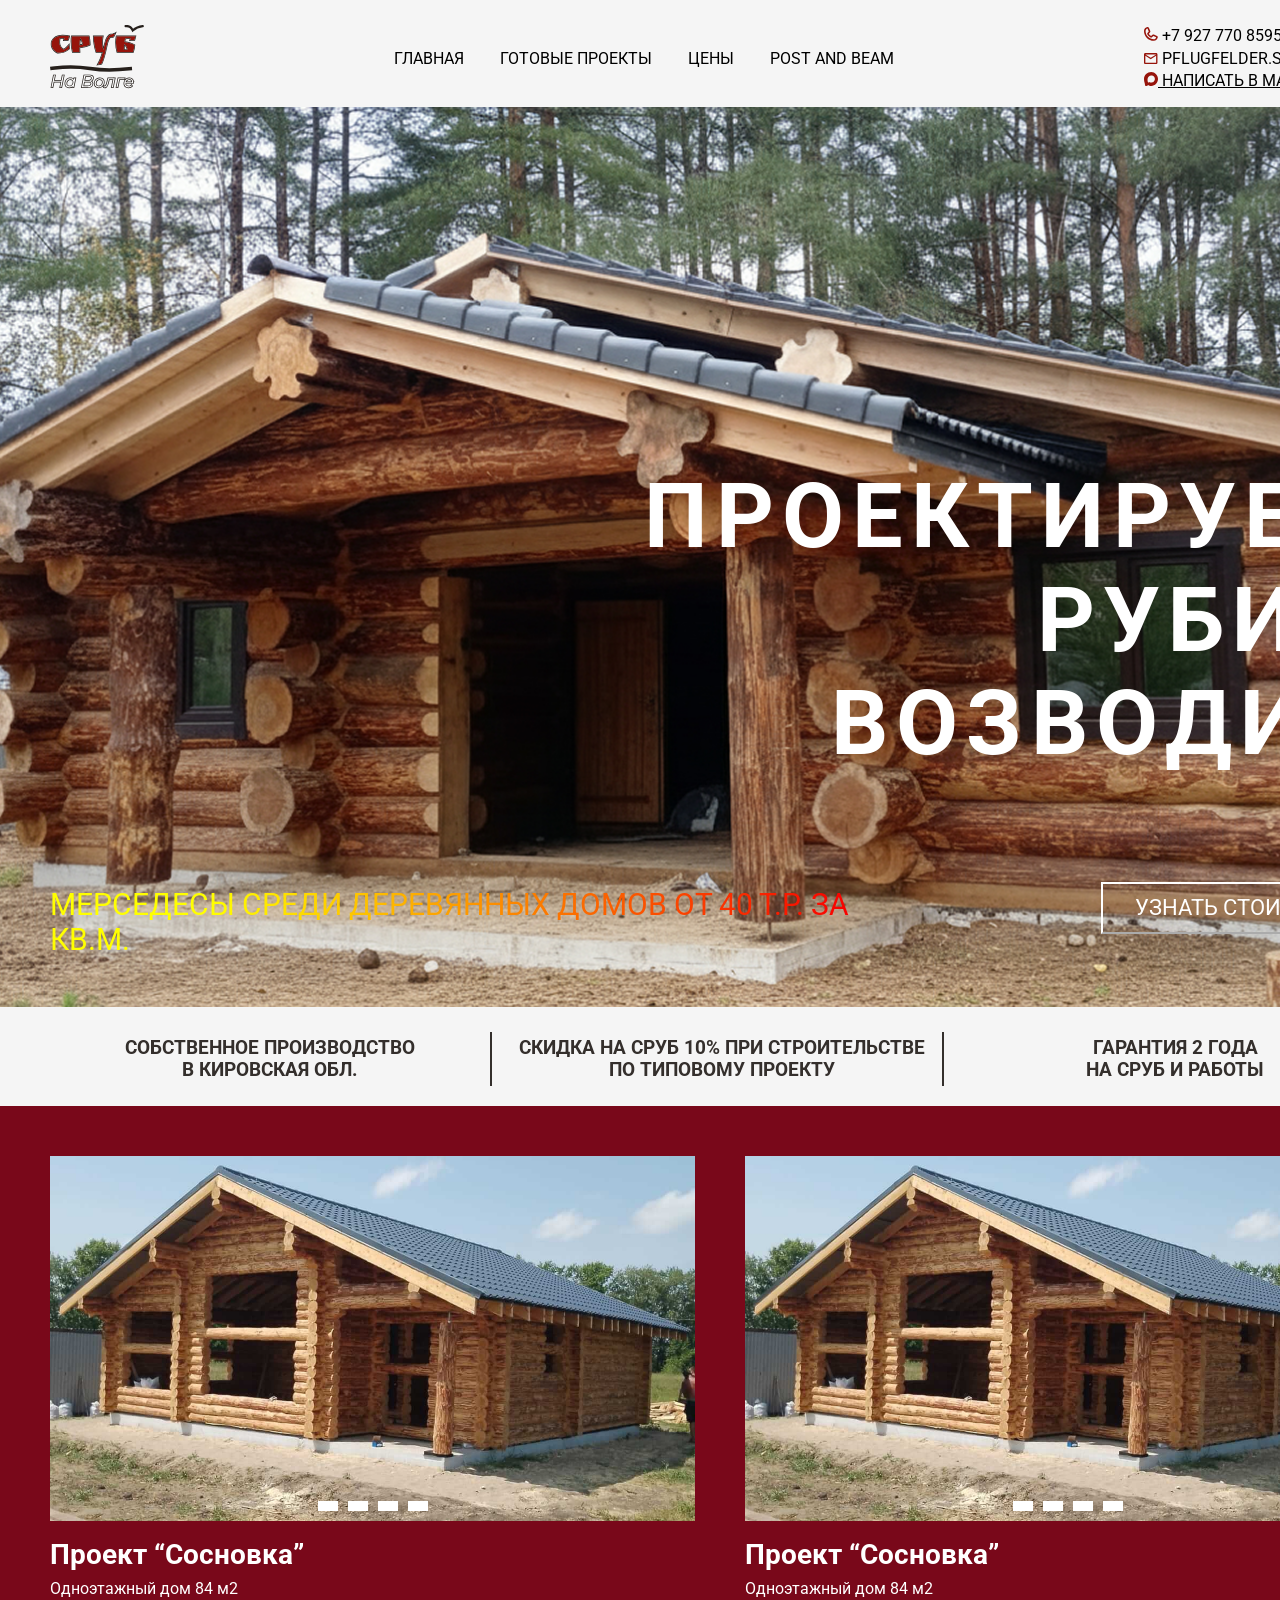
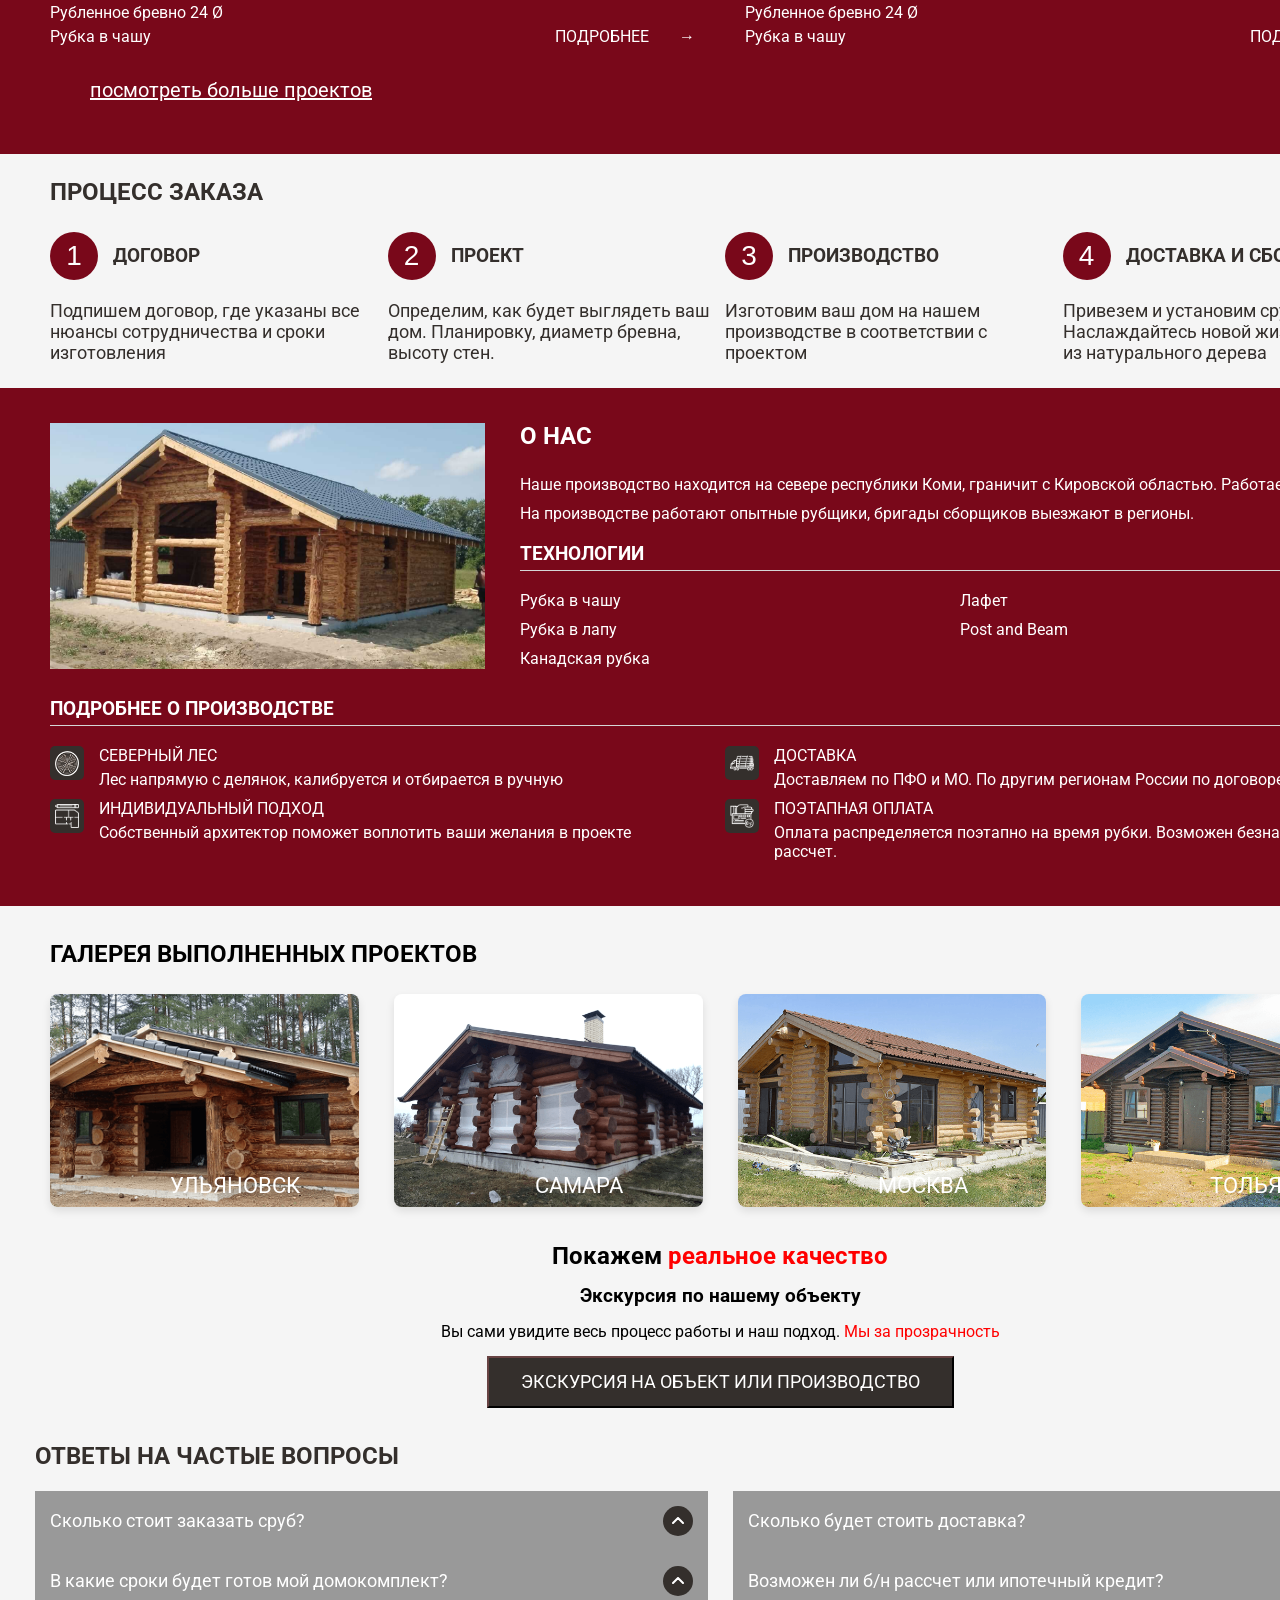
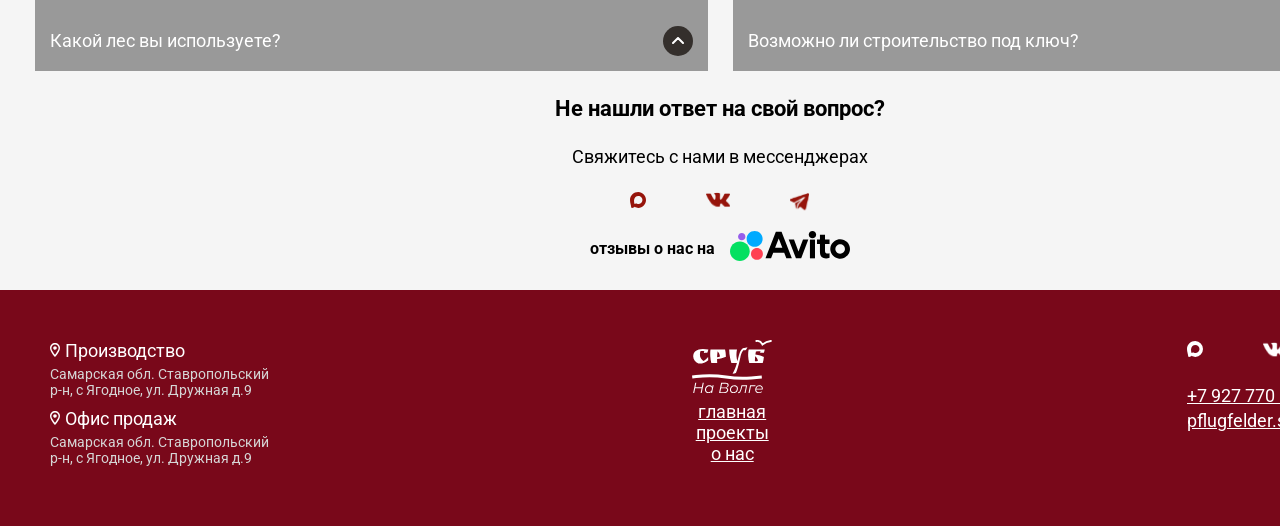
==== commit 875f6d66: "изменимла ссылки на лого" ====
--- a/index.html
+++ b/index.html
@@ -14,7 +14,7 @@
   <body>
      <header class="header content-section">
       <a class="header__logo">
-        <img class="header__logo-image" src="../images/Group 1948756118.svg" alt="Лого">
+        <img class="header__logo-image" src="./svg/favicon.svg" alt="Лого">
       </a>
       <nav class="header_menu">
         <ul class="header_menu-list">
@@ -405,7 +405,7 @@
         <ul class="footer__menu-list">
           <li>
             <a class="footer__logo">
-        <img class="footer__logo-image" src="../images/logo_white.svg" alt="Лого">
+        <img class="footer__logo-image" src="./images/logo_white.svg" alt="Лого">
       </a>
           </li>
           <li>
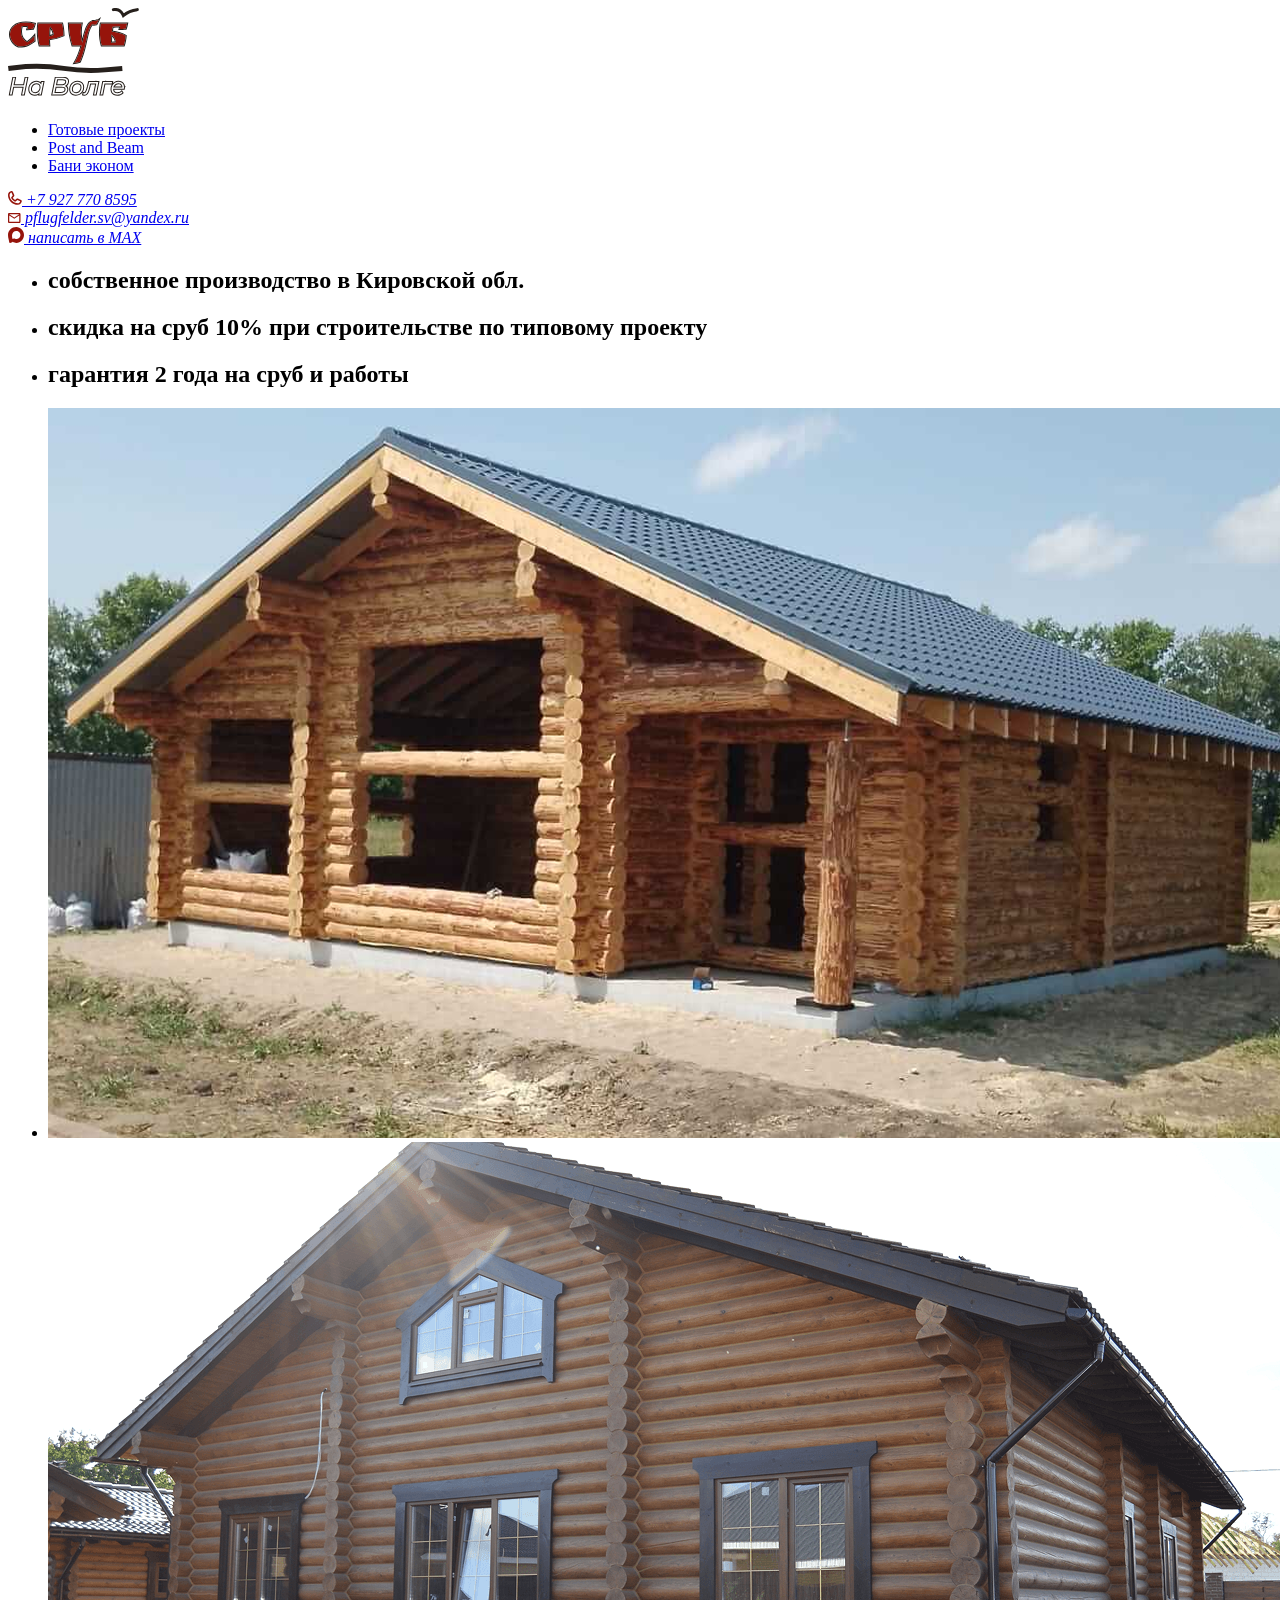
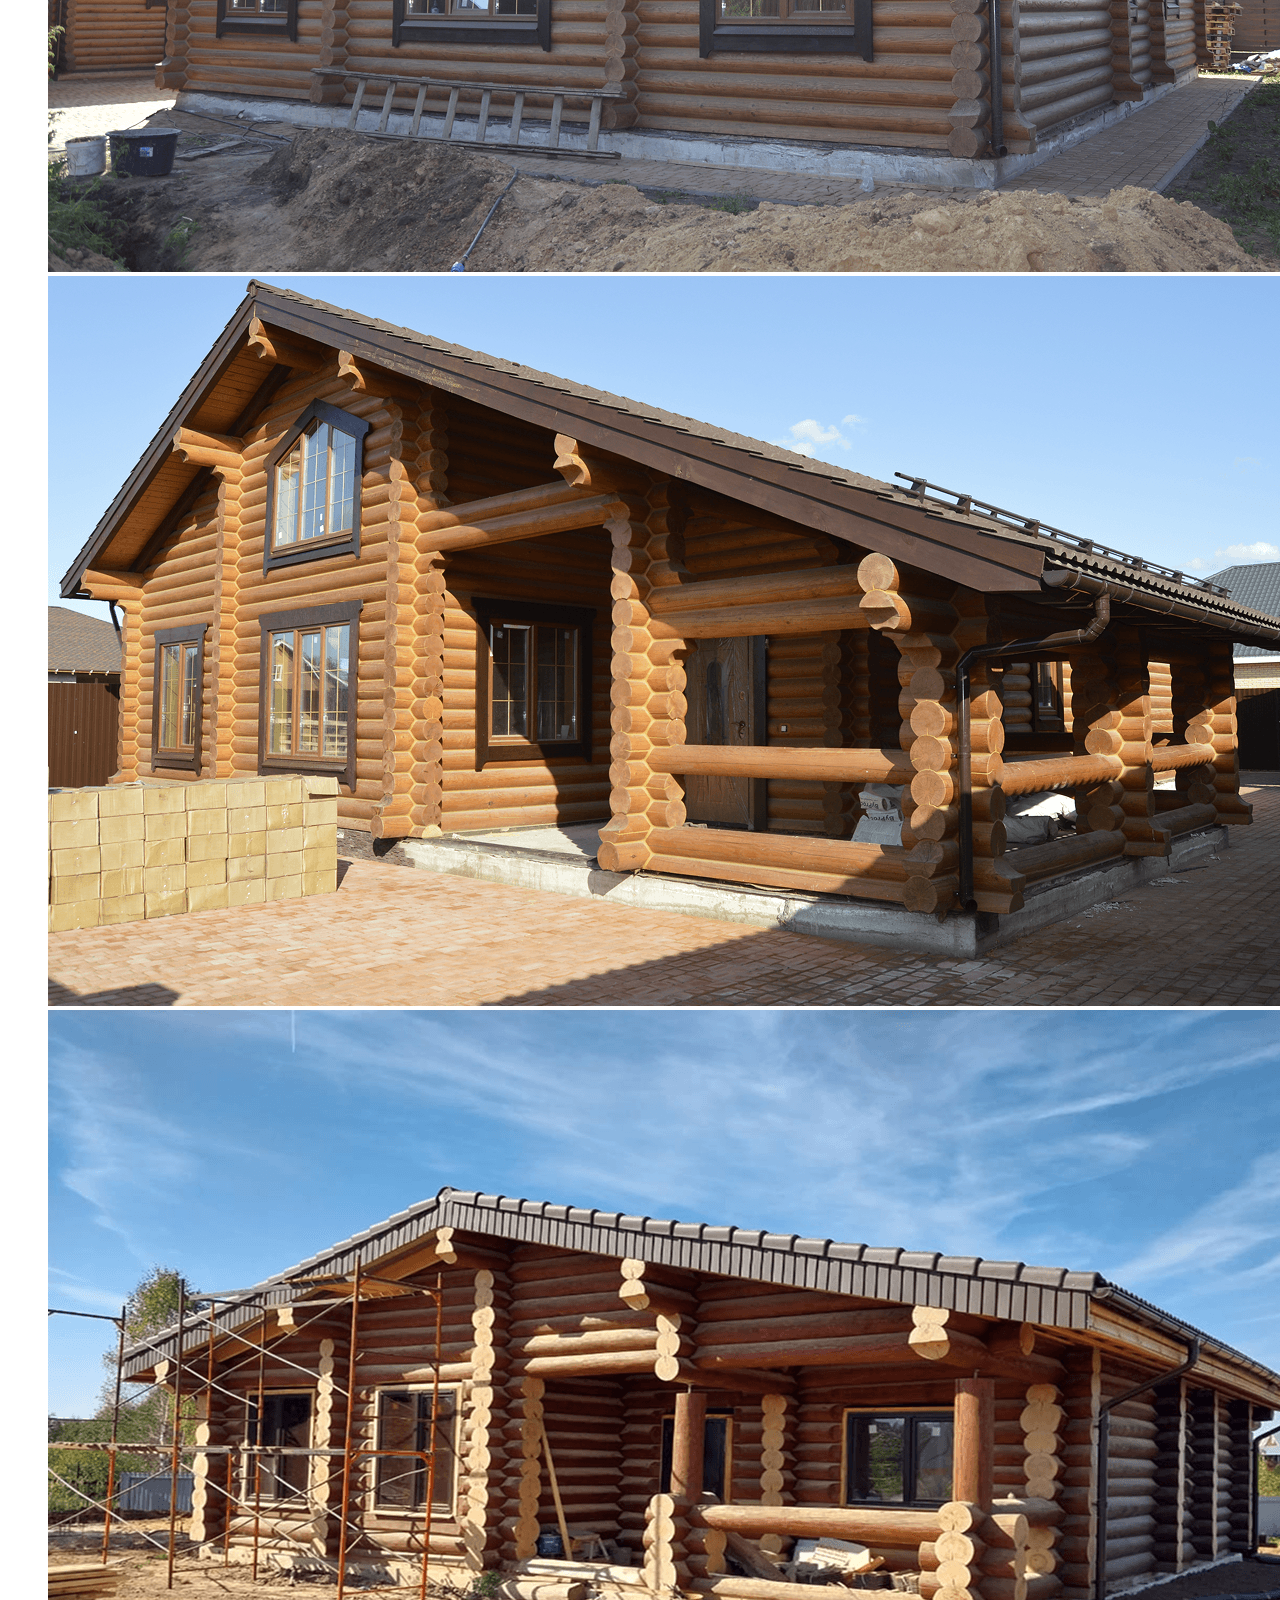
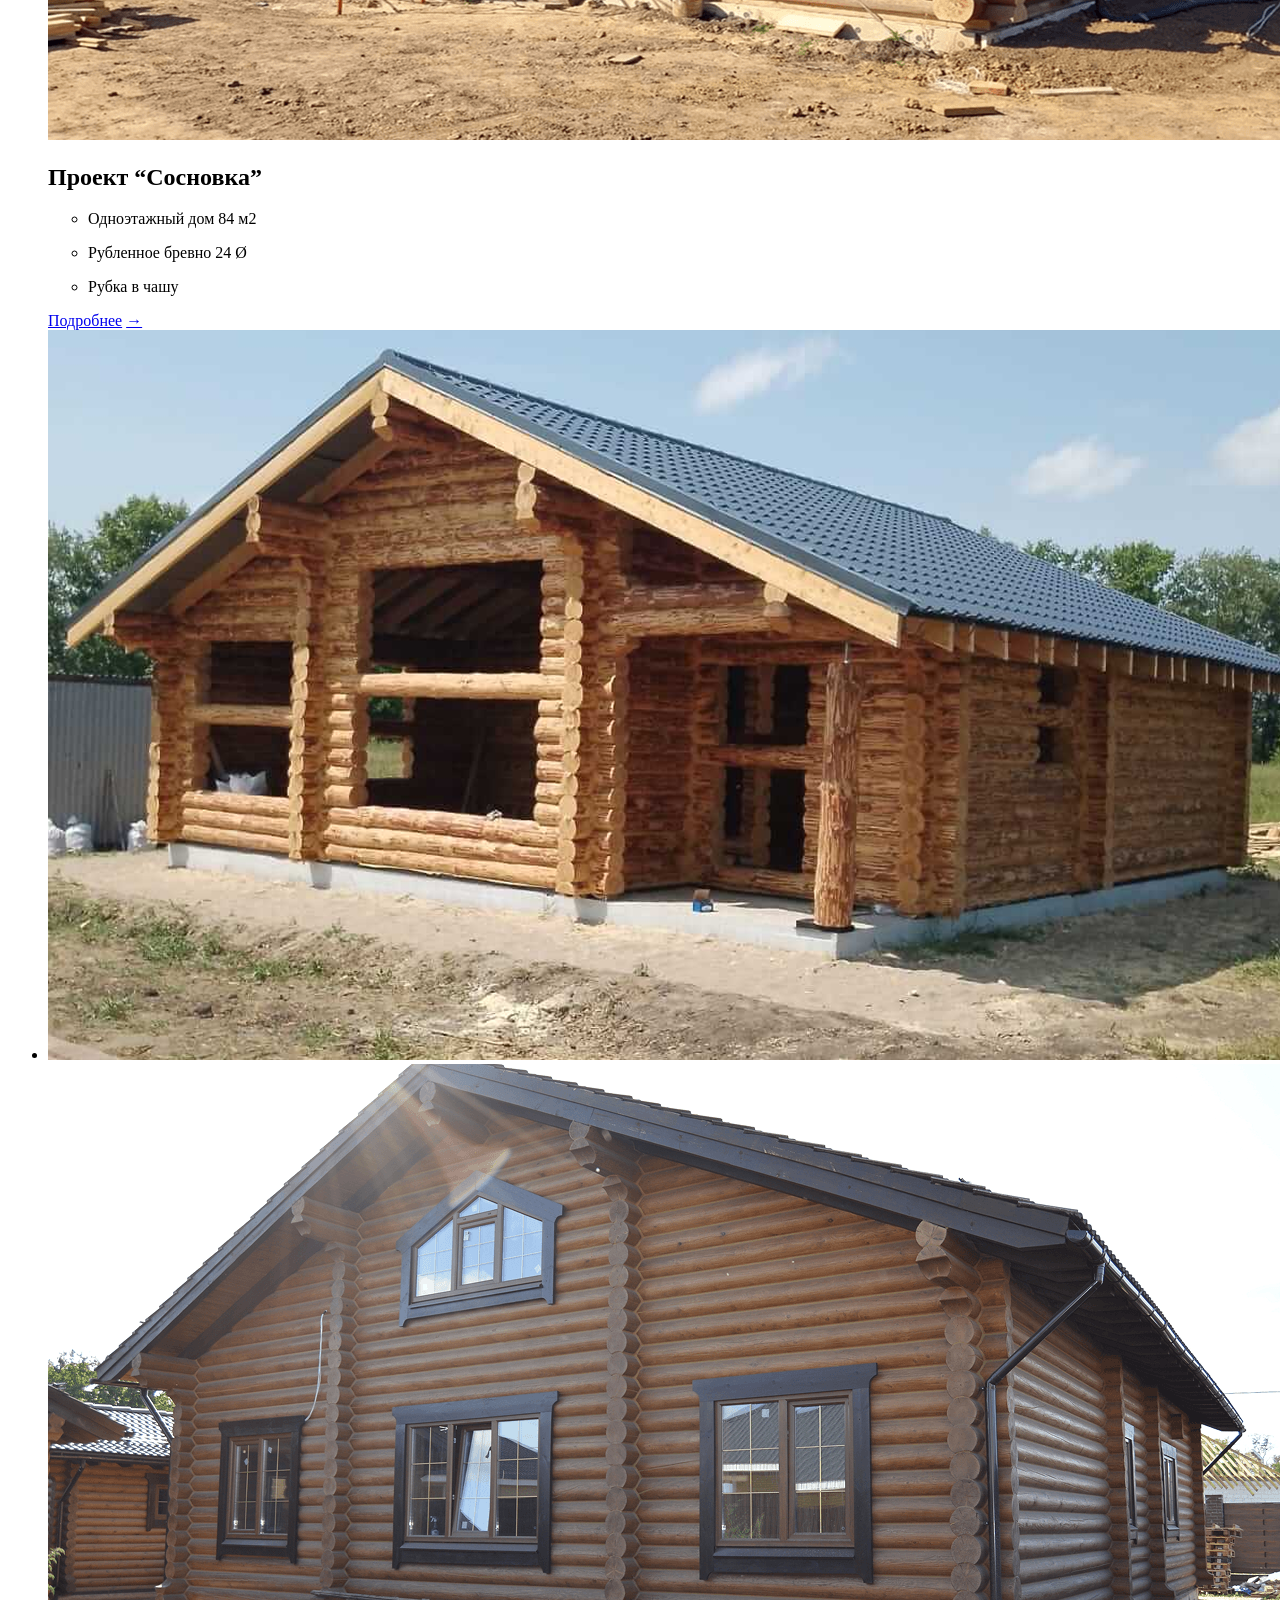
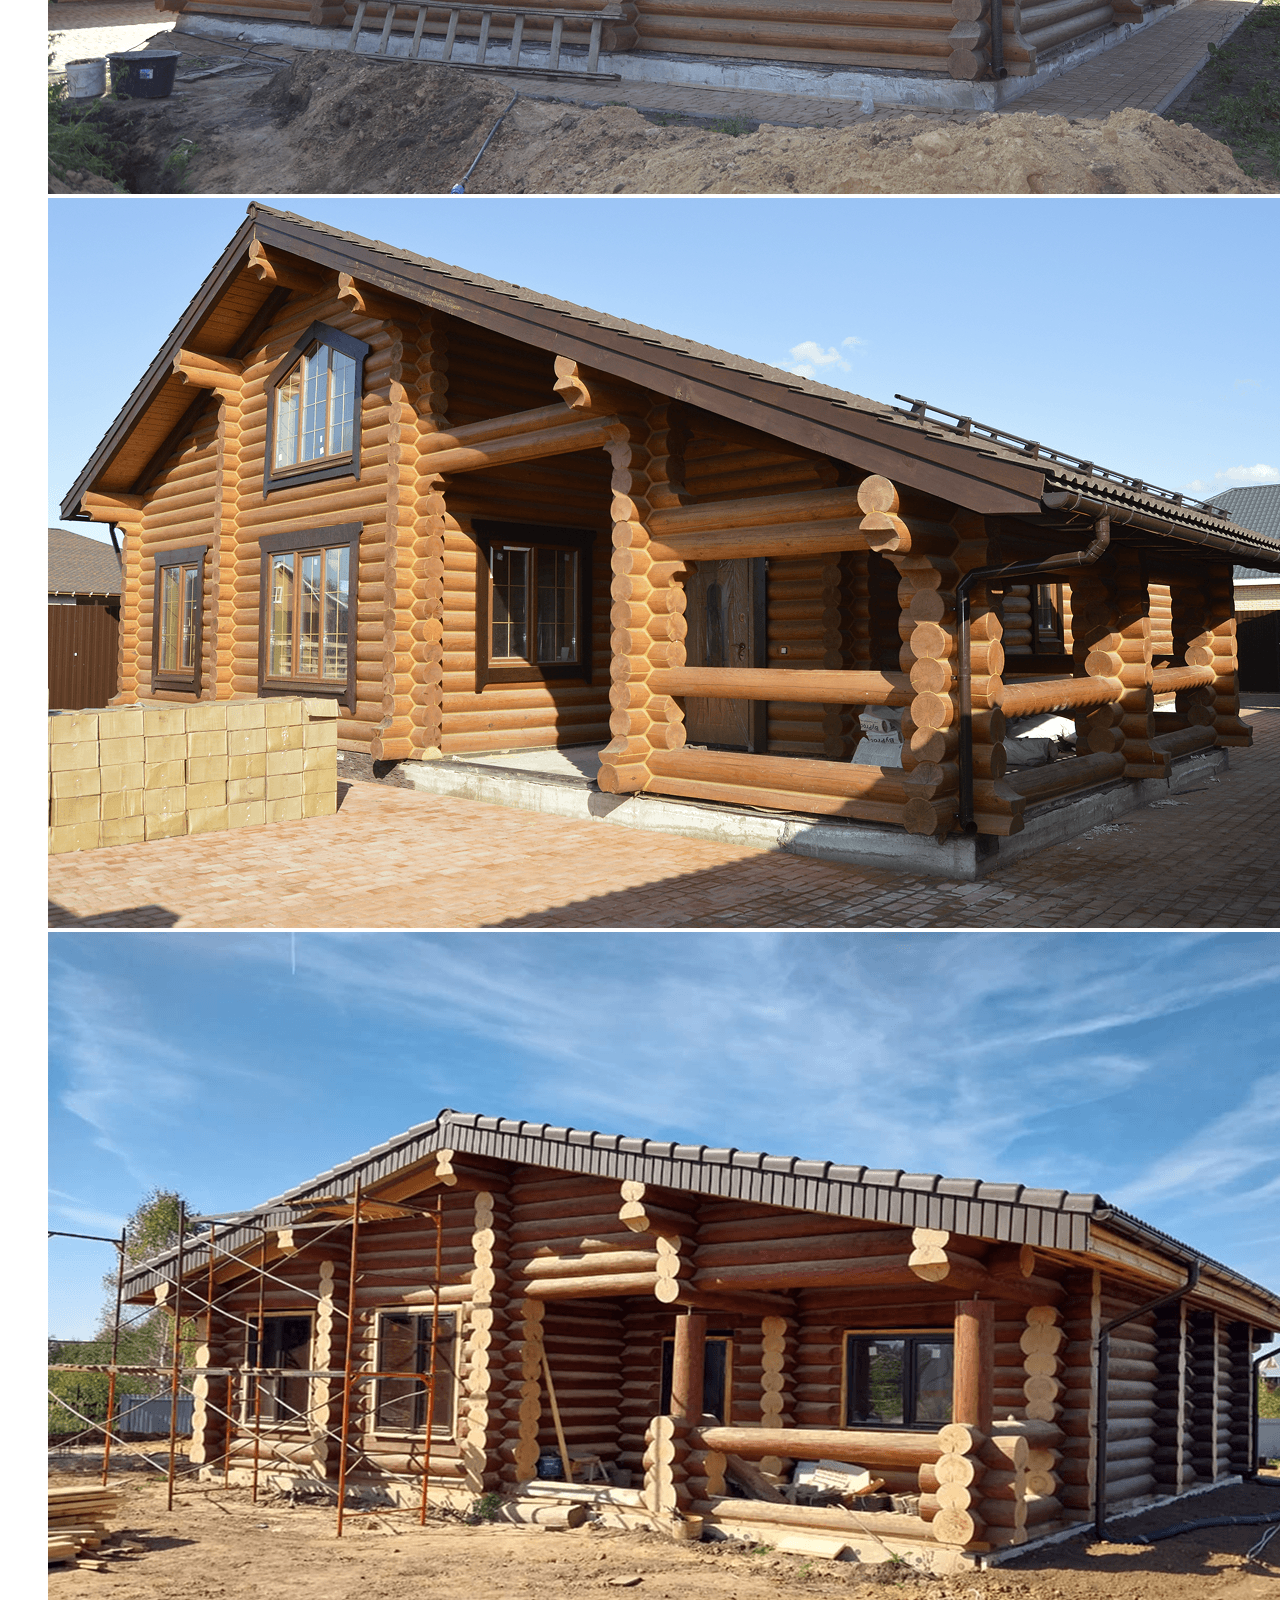
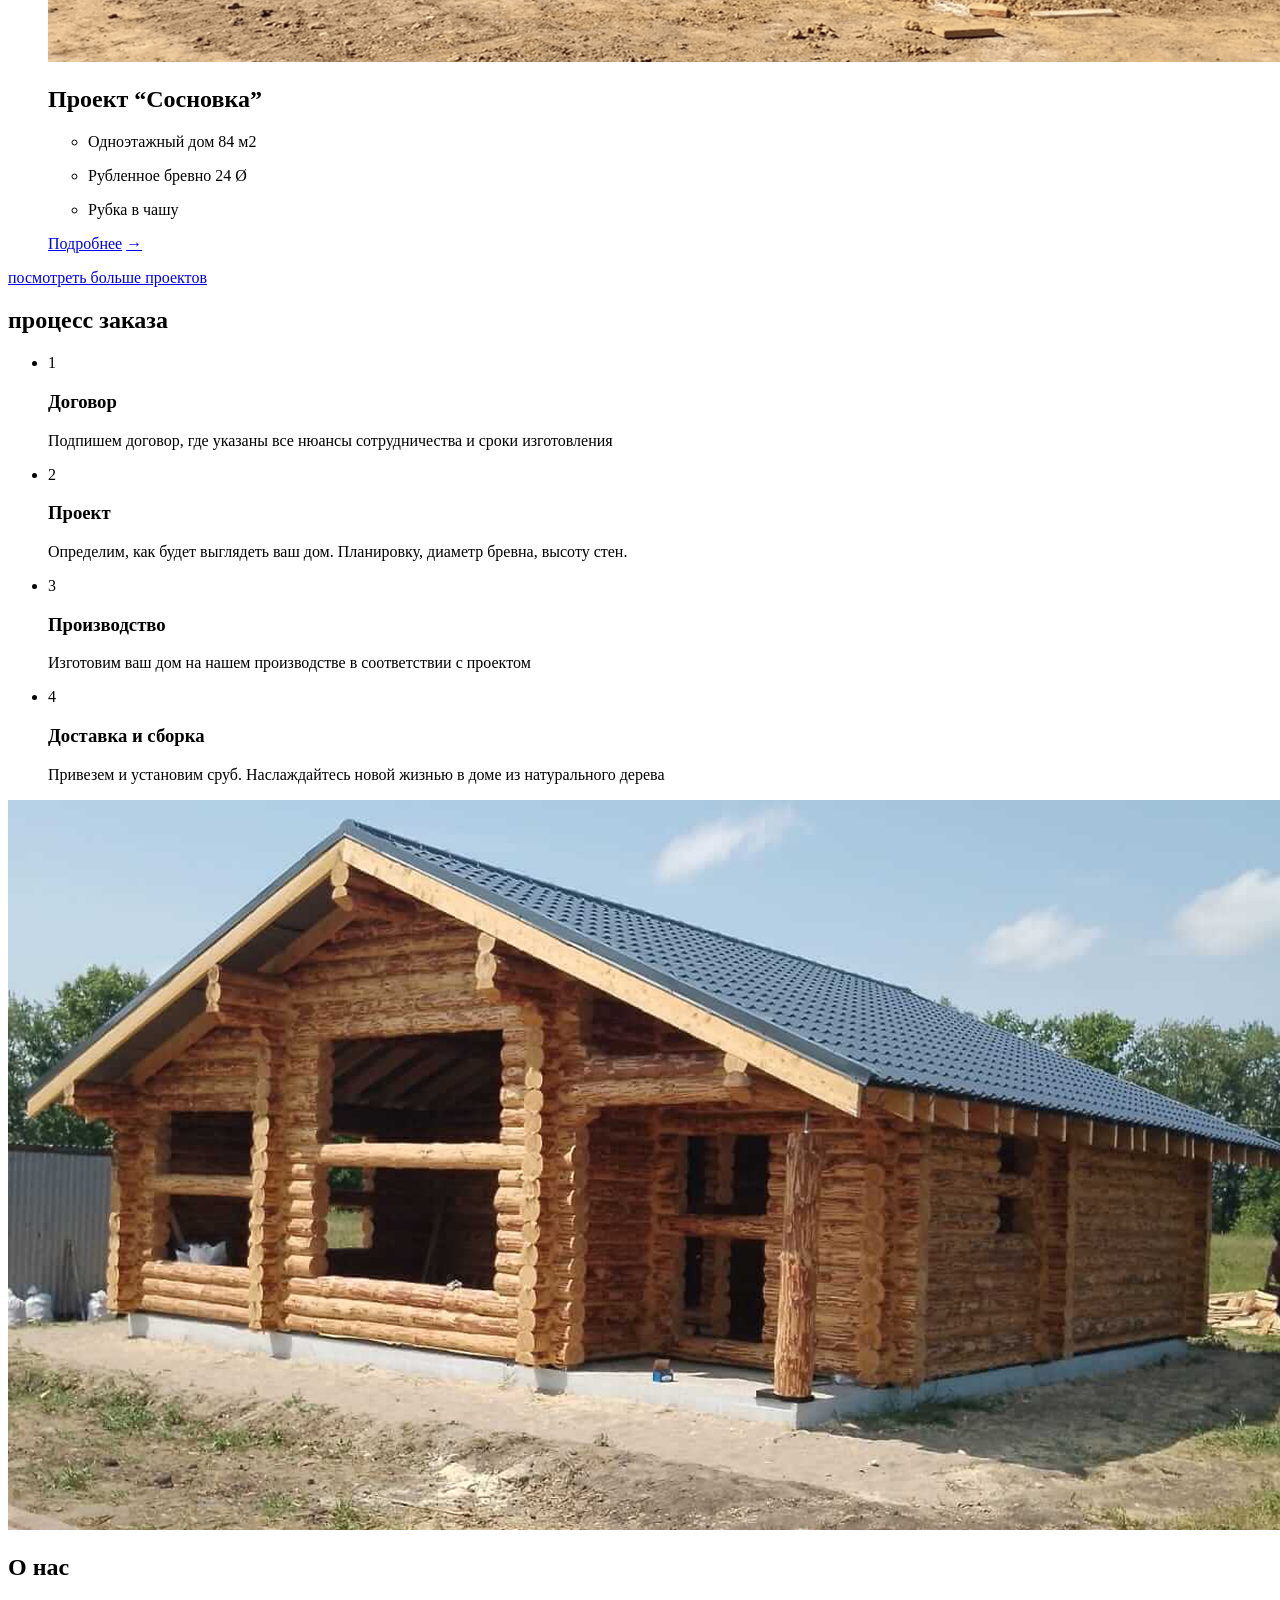
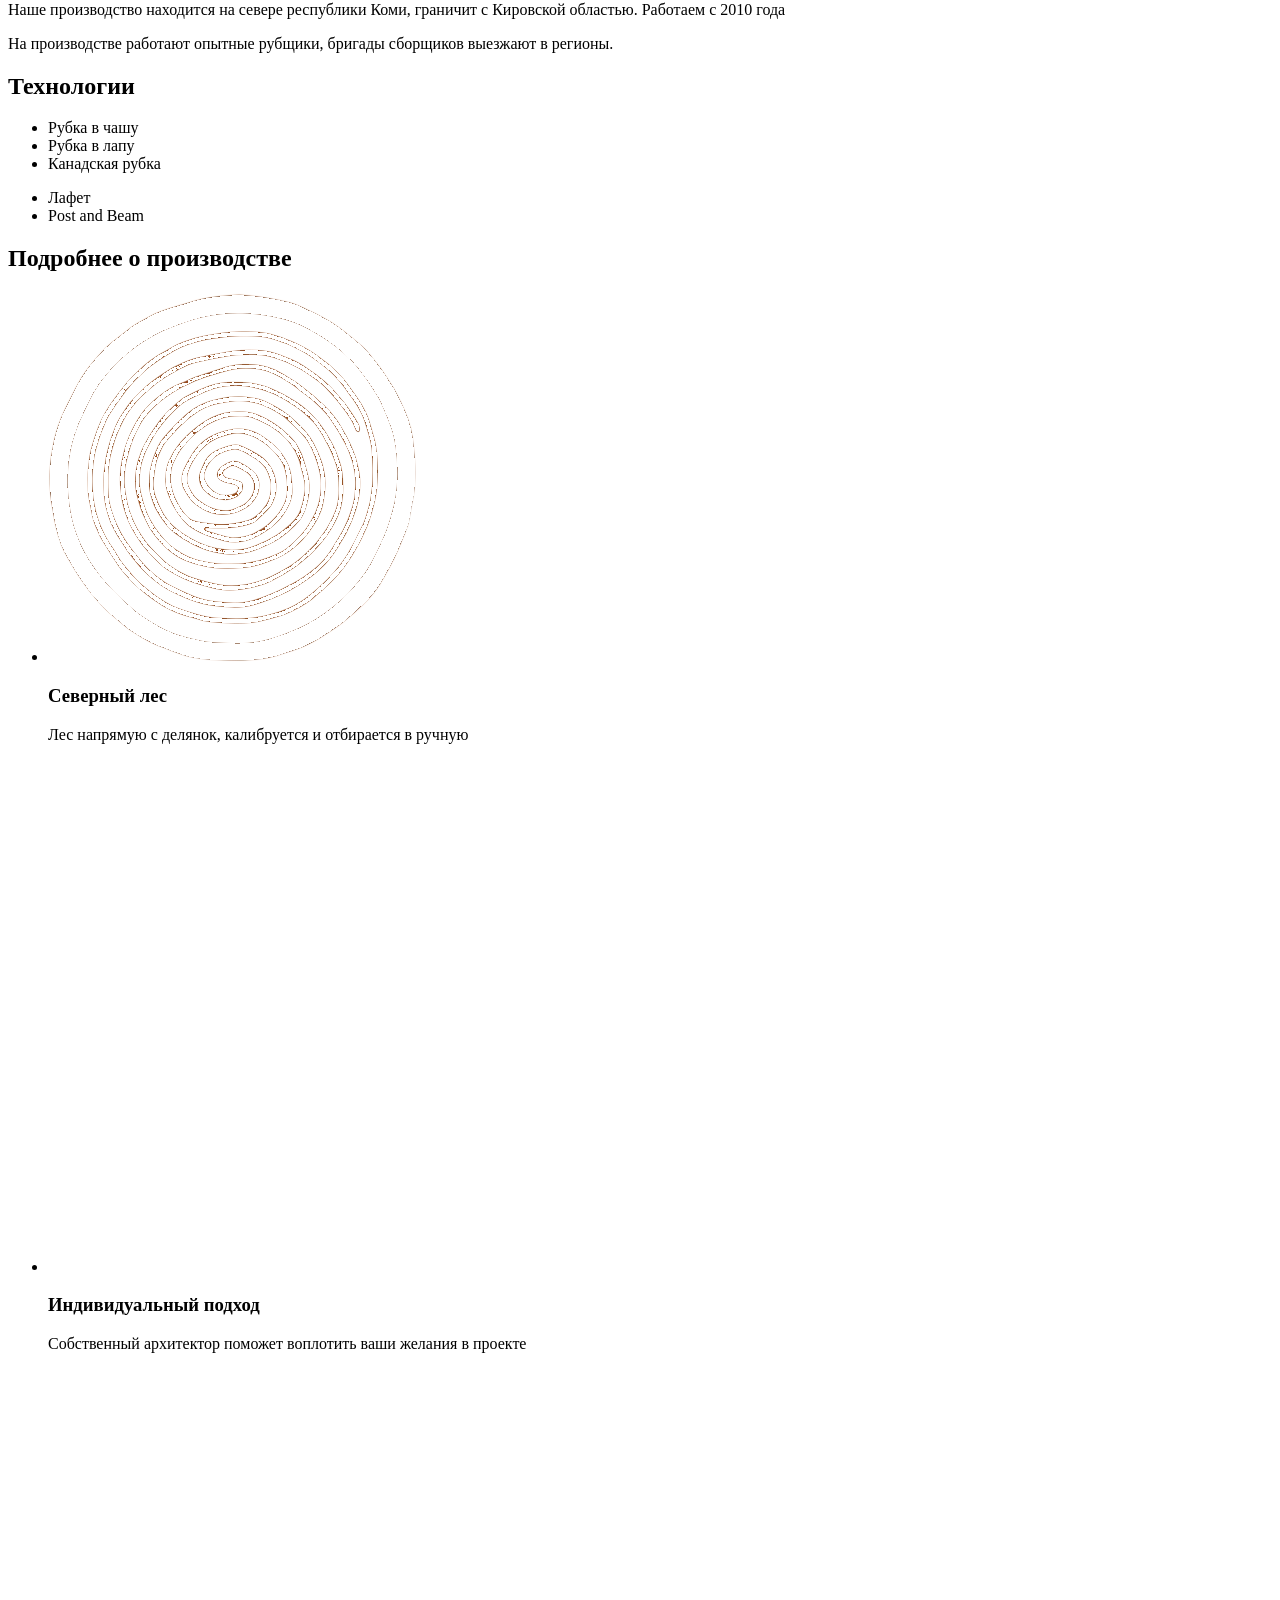
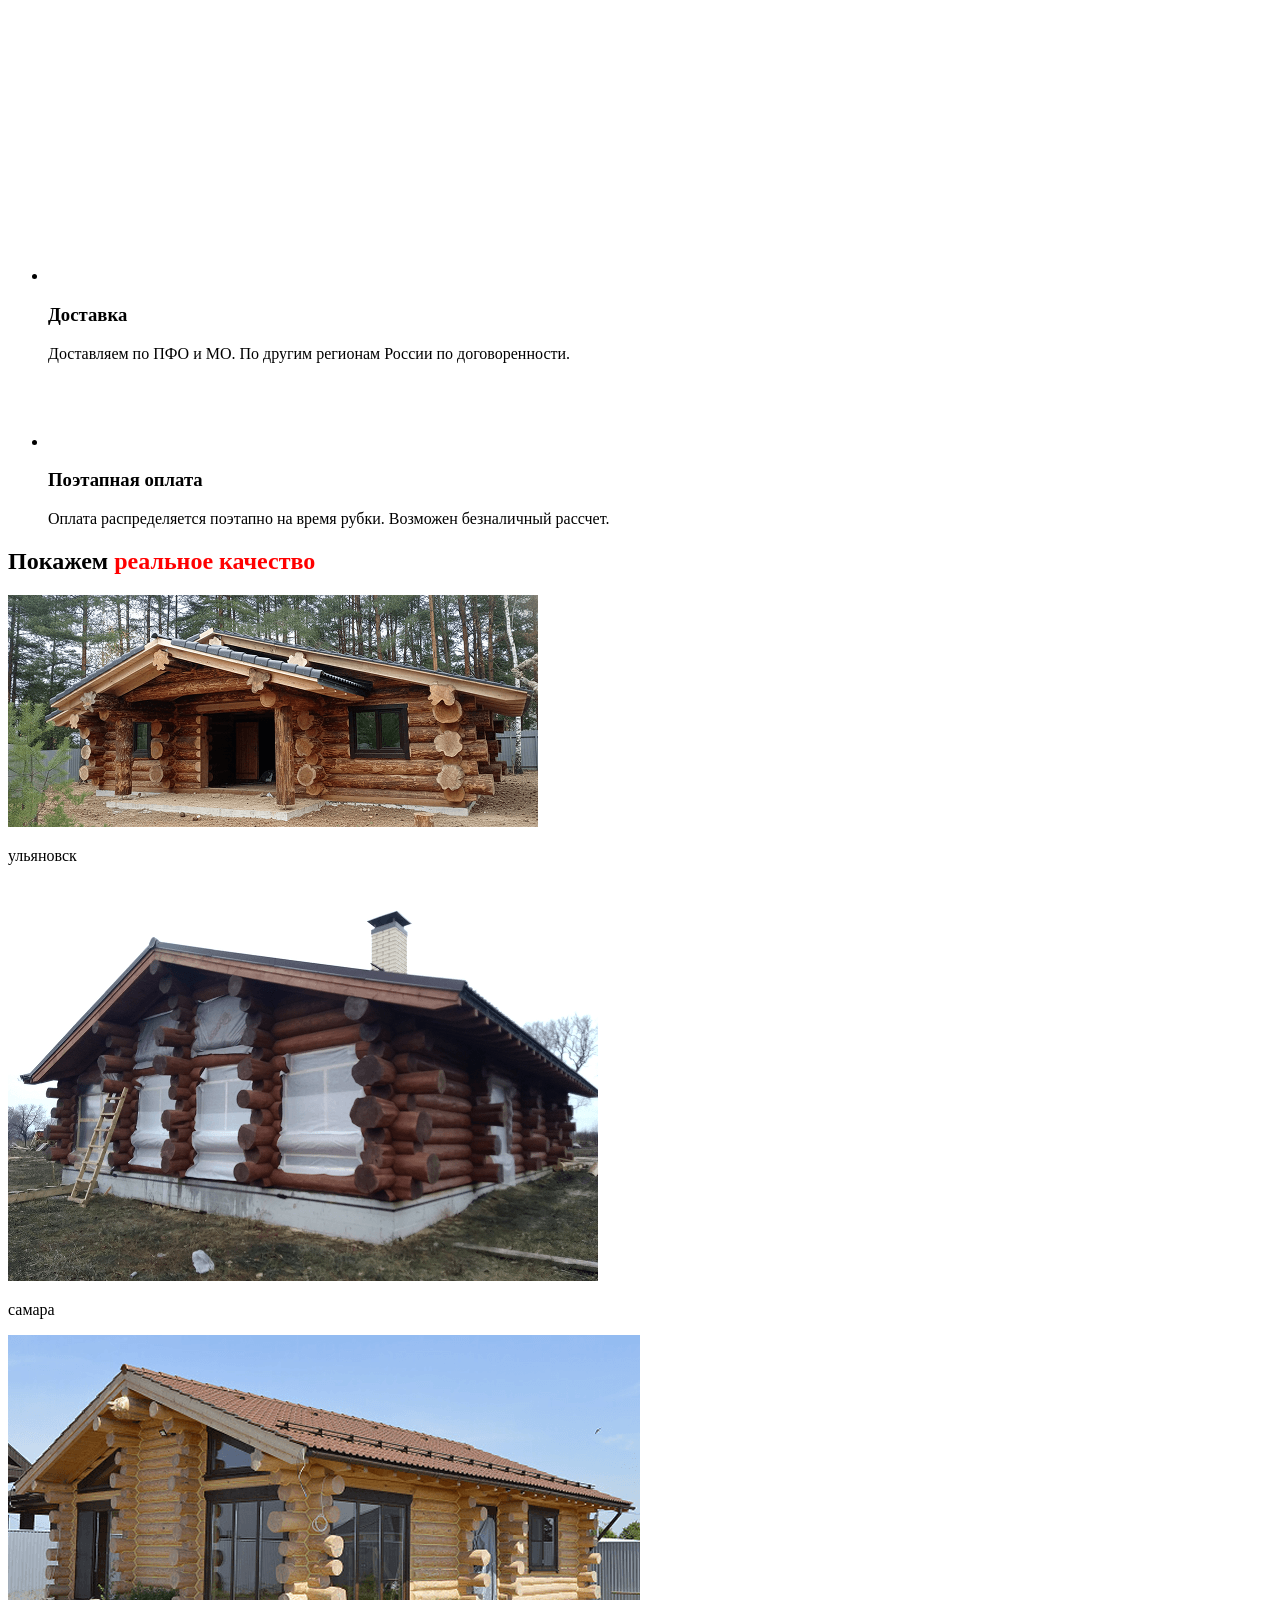
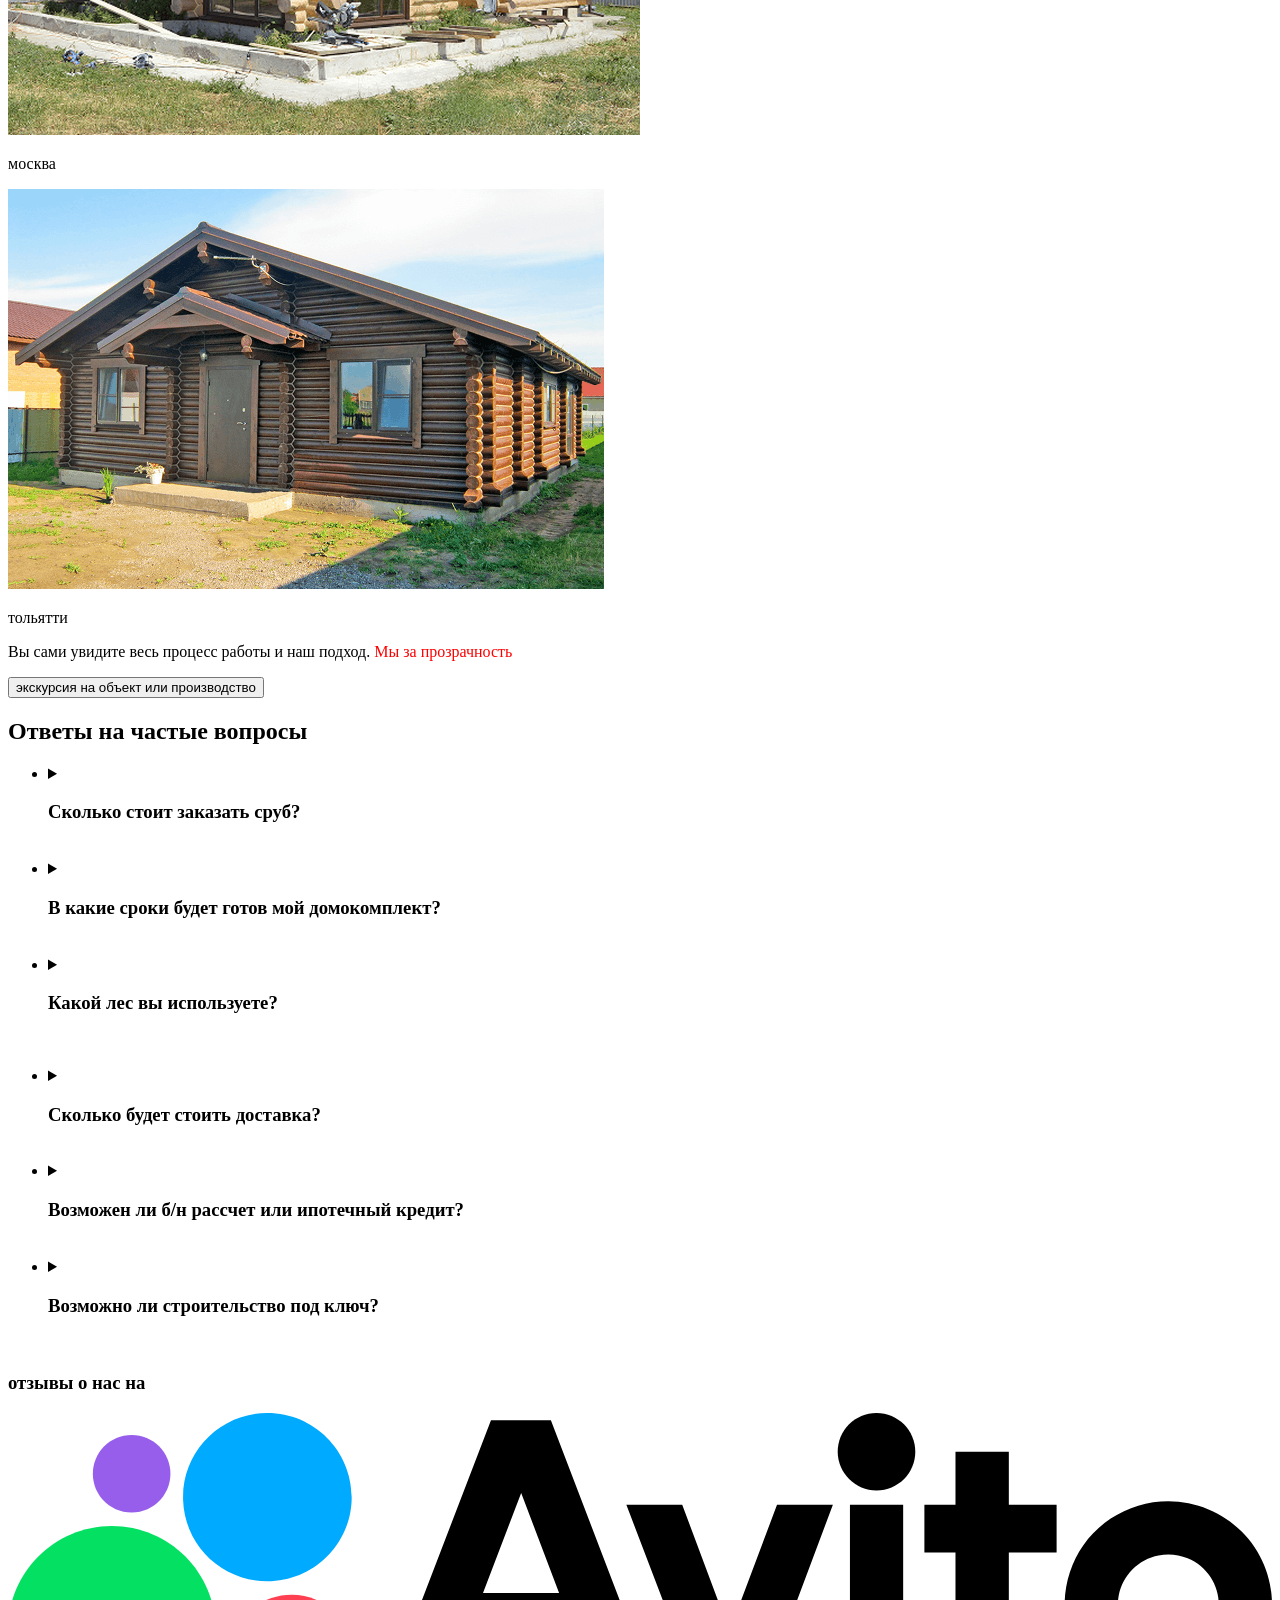
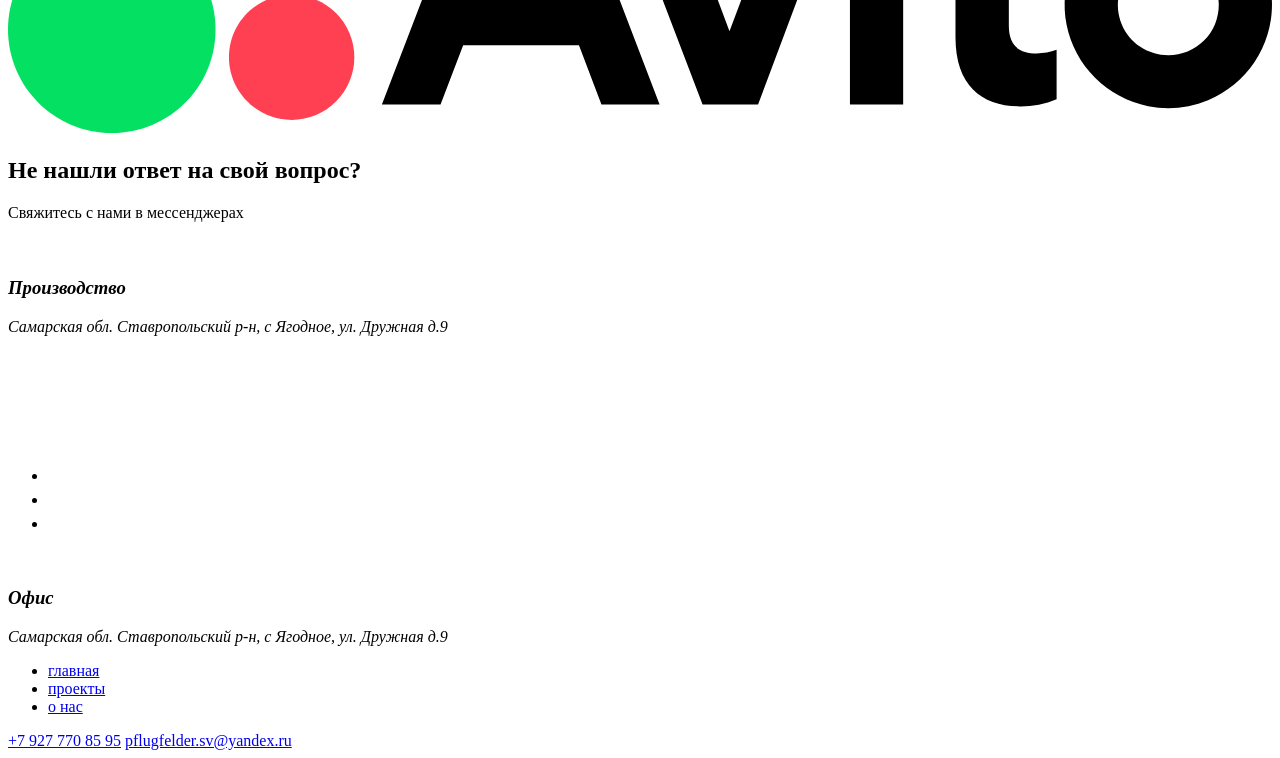
==== commit 2e7c42f5: "версия 2 стр правки 03.10" ====
--- a/index.html
+++ b/index.html
@@ -4,14 +4,14 @@
     <meta charset="UTF-8" />
     <meta name="viewport" content="width=device-width, initial-scale=1.0" />
     <title>Срубы ручной рубки на заказ из северного леса</title><!-- прочитать про семантику -->
-<link rel="stylesheet" href="./Fonts/fonts.css" />
-    <link rel="stylesheet" href="./Styles/globals.css" />
-    <link rel="stylesheet" href="./Styles/style.css" />
+<link rel="stylesheet" href="./fonts/fonts.css" />
+    <link rel="stylesheet" href="./styles/globals.css" />
+    <link rel="stylesheet" href="./styles/style.css" />
     <link rel="icon" href="./images/favicon.ico" sizes="any" />
     <link rel="icon" href="./svg/favicon.svg" type="image/svg+xml" />
     <link rel="apple-touch-icon" href="./images/favicon.png" />
   </head>
-  <body>
+  <body class="page">
      <header class="header content-section">
       <a class="header__logo">
         <img class="header__logo-image" src="./svg/favicon.svg" alt="Лого">
@@ -19,17 +19,17 @@
       <nav class="header_menu">
         <ul class="header_menu-list">
           <li class="header_menu-item">
-            <a class="header__menu-link" href="#0">Главная</a>
+            <a class="header__menu-link color__link" href="index2.html" target="_blank">Готовые проекты</a>
           </li>
           <li class="header_menu-item">
-            <a class="header__menu-link" href="#0">Готовые проекты</a>
+            <a class="header__menu-link color__link" href="#0" target="_blank">Post and Beam</a>
           </li>
           <li class="header_menu-item">
-            <a class="header__menu-link" href="#0">Цены</a>
-          </li>
-          <li class="header_menu-item">
-            <a class="header__menu-link" href="#0">Post and Beam</a>
-          </li>
+            <a class="header__menu-link color__link" href="#0" target="_blank">Бани эконом</a>
+          </li>
+          <!--<li class="header_menu-item color__link">
+            <a class="header__menu-link" href="#0" target="_blank">Галерея</a>
+          </li>-->
         </ul>
       </nav>
         <address class="address header__contacts">
@@ -40,18 +40,17 @@
           > <img class="header__icon" src="./images/mail.svg" alt="Почта"> pflugfelder.sv@yandex.ru </a>
         </div>
         <div class="header_ithem">
-          <a class="header__max" href="#0">
+          <a class="header__max color__link" href="#0">
           <img class="header__icon" src="./images/Макс.svg" alt="Макс">
-          Написать в МАХ
+          написать в МАХ
         </a>
-        
         </div>
       </address>
   </header>
 
   <main class="content">
-    <section class="content-section cover banner_content">
-        <!--<div class="overlay"></div>-->
+    <!--<section class="content-section cover banner_content">
+        
         <div class="cover__text">
           <h1 class="cover__title letter-spacing-extended">
             <span class="aligned-text_right">ПРОЕКТИРУЕМ</span>
@@ -62,21 +61,22 @@
           </h1>
           <div class="cover__description">
             <p class="cover__description-text gradient">
-              <!-- no-letter-spacing класс для обнуления общего межбуквенного расстояния у последней буквы -->
+              
               <span>мерседесы среди деревянных домов от 40 т.р. за кв.м.</span>
             </p>
             <button class="bet-button text-button">Узнать стоимость</button>
           </div>
         </div>
       </section>
-      <!--___________________________________>-->
+      ___________________________________>-->
        <section class="advantages content-section content-section_theme_bright">
         <ul class="advantages-list">
-          <li class="advantages-ithem">
-            <h3>собственное производство<br>в Кировская обл.</h3></li>
-          <li class="advantages-ithem"><h3>скидка на сруб 10% при строительстве<br> по типовому проекту</h3>
+          <li class="advantages-ithem subtitle">
+            <h2>собственное производство в&nbsp;Кировской обл.</h2>
+          </li>
+          <li class="advantages-ithem subtitle"><h2>скидка на сруб 10% при строительстве по&nbsp;типовому проекту</h2>
           </li> 
-          <li class="advantages-ithem exclude"><h3>гарантия 2 года<br>на сруб и работы</h3></li>
+          <li class="advantages-ithem subtitle exclude"><h2>гарантия 2 года на сруб и работы</h2></li>
         </ul>
        </section>
 <!--___________________________________>-->
@@ -85,7 +85,7 @@
         <ul class="card-list">
           <li>
             <article class="card">
-              <div class="card__conteiner-image">
+              <!--<div class="card__conteiner-image">-->
         <div class="slider-wrapper">
             <div class="sliders">
                 <img src="./images/sosnovka.png" id="slide-1">
@@ -100,22 +100,26 @@
                 <a href="#slide-4"></a>
             </div>
         </div>
-    </div>
+     <!--</div>-->
             <div class="card__ithem">
+              <h2 class="subtitle">Проект “Сосновка”</h2>
               <div class="project__description">
-              <h2 class="project-title">Проект “Сосновка”</h2>
-              <ul>
-                <li class="project__text">
-                  <p class="project__text-item">Одноэтажный дом 84 м2</p>
-                  <p class="project__text-item">Рубленное бревно 24 Ø </p>
+              <ul class="project__description-item text-item">
+                <li>
+                  <p>Одноэтажный дом 84 м2</p>
+                </li>
+                <li>
+                  <p>Рубленное бревно 24 Ø </p>
+                </li>
+                <li>
                   <p>Рубка в чашу</p>
                 </li>
-              </ul>
-             </div>
-             <div class="detailed">
+              </ul> 
+              <div class="detailed">
               <a class="detailed__link" href="#0">Подробнее</a>
               <a class="detailed__link" href="#0">&rarr;</a>
              </div>
+            </div>
            </div>
           </article>
           </li>
@@ -138,221 +142,225 @@
         </div>
     </div>
             <div class="card__ithem">
+              <h2 class="subtitle">Проект “Сосновка”</h2>
               <div class="project__description">
-              <h2 class="project-title">Проект “Сосновка”</h2>
-              <ul>
-                <li class="project__text">
-                  <p class="project__text-item">Одноэтажный дом 84 м2</p>
-                  <p class="project__text-item">Рубленное бревно 24 Ø </p>
+              <ul class="project__description-item text-item">
+                <li>
+                  <p>Одноэтажный дом 84 м2</p>
+                </li>
+                <li>
+                  <p>Рубленное бревно 24 Ø </p>
+                </li>
+                <li>
                   <p>Рубка в чашу</p>
                 </li>
-              </ul>
-             </div>
-             <div class="detailed">
+              </ul> 
+              <div class="detailed">
               <a class="detailed__link" href="#0">Подробнее</a>
               <a class="detailed__link" href="#0">&rarr;</a>
              </div>
+            </div>
            </div>
           </article>
             <!--<a class="card__link" href="#0"></a>>-->
           </li>
         </ul>
-        <a class="projects__look-more-link" href="#0">посмотреть больше проектов</a>
+        <a class="projects__look-more-link" href="index2.html">посмотреть больше проектов</a>
   </section>
 <!--___________________________________>-->
        <section class="order content-section content-section_theme_bright">
-         <h2 class="section___title">процесс заказа</h2>
+         <h2 class="section___title heading">процесс заказа</h2>
         <ul class="order-list">
           <li class="order-ithem">
             <div class="number__title-block"><div class="circle-number">1</div>
-            <h3>договор</h3></div>
-          <p class="order-text">Подпишем договор, где указаны все нюансы сотрудничества и сроки изготовления</pc>
+            <h3 class="subtitle">Договор</h3></div>
+          <p class="text-item">Подпишем договор, где указаны все нюансы сотрудничества и сроки изготовления</pc>
         </li>
           <li class="order-ithem"><div class="number__title-block"><div class="circle-number">2</div>
-            <h3>ПРОЕКТ</h3></div>
-          <p class="order-text">Определим, как будет выглядеть ваш дом. Планировку, диаметр бревна, высоту стен.</pc>
+            <h3 class="subtitle">Проект</h3></div>
+          <p class="text-item">Определим, как будет выглядеть ваш дом. Планировку, диаметр бревна, высоту стен.</pc>
           </li>
           <li class="order-ithem exclude"><div class="number__title-block"><div class="circle-number">3</div>
-            <h3>производство</h3></div>
-          <p class="order-text">Изготовим ваш дом на нашем производстве в соответствии с проектом</pc></li>
+            <h3 class="subtitle">Производство</h3></div>
+          <p class="text-item">Изготовим ваш дом на нашем производстве в соответствии с проектом</pc></li>
           <li class="order-ithem exclude"><div class="number__title-block"><div class="circle-number">4</div>
-            <h3>доставка и сборка</h3></div>
-          <p class="order-text">Привезем и установим сруб. Наслаждайтесь новой жизнью в доме  из натурального дерева</pc></li>
+            <h3 class="subtitle">Доставка и сборка</h3></div>
+          <p class="text-item">Привезем и установим сруб. Наслаждайтесь новой жизнью в доме  из натурального дерева</pc></li>
         </ul>
        </section>
 <!--___________________________________>-->
 <section class="company-info content-section content-section_theme_red">
   <div class="company-info__ithem">
   <div class="company-image"><img src="./images/sosnovka.png"></div>
+  <div class="company-info-block">
+    <div class="company-text-block">
+      <h2 class="section___title company__title heading">О нас</h2>
+  <p class="text-item">Наше производство находится на севере республики Коми, граничит с Кировской областью. Работаем с 2010 года</p>
+  <p class="text-item">На производстве работают опытные рубщики, бригады сборщиков выезжают в регионы.</p>
+  </div>
   <div class="company-text-block">
-    <h2 class="section___title company__title">о нас</h2>
-  <p class="company-text">Наше производство находится на севере республики Коми, граничит с Кировской областью. Работаем с 2010 года</p>
-  <p class="company-text">На производстве работают опытные рубщики, бригады сборщиков выезжают в регионы.</p>
-  <h3 class="tecnology-title">Технологии</h3>
+  <h2 class="tecnology-title">Технологии</h2>
   <div class="tecnology-list-column">
   <ul class="tecnology-list">
-    <li class="tecnology-list-ithem">Рубка в чашу</li>
-    <li class="tecnology-list-ithem">Рубка в лапу</li>
-    <li class="tecnology-list-ithem">Канадская рубка</li>
+    <li class="text-item">Рубка в чашу</li>
+    <li class="text-item">Рубка в лапу</li>
+    <li class="text-item">Канадская рубка</li>
   </ul>
     <ul class="tecnology-list">
-    <li class="tecnology-list-ithem">Лафет</li>
-    <li class="tecnology-list-ithem">Post and Beam</li>
+    <li class="text-item">Лафет</li>
+    <li class="text-item">Post and Beam</li>
   </ul>
 </div>
+</div>
 </div>   
-
 </div>
 <div class="company-text-block">
- <h3 class="tecnology-title">Подробнее о производстве</h3>  <div class="tecnology-list-column">
+ <h2 class="tecnology-title">Подробнее о производстве</h2>  <div class="tecnology-list-column">
   <ul class="tecnology-list">
-<li class="tecnology-list-ithem">
-<div class="info-block">
+<li class="info-block">
   <div class="info-icon"><img src="./images/wood.png" alt="Макс"></div>
   <div class="info-text">
-    <h4 class="info-title">Северный лес</h4>
-    <p class="dialog__text">Лес напрямую с делянок, калибруется и отбирается в ручную</p>
-  </div>
+    <h3>Северный лес</h3>
+    <p class="text-item">Лес напрямую с делянок, калибруется и отбирается в ручную</p>
 </div>
 </li>
-<li class="tecnology-list-ithem">
-<div class="info-block">
+<li class="info-block">
   <div class="info-icon"><img src="./images/blueprint.png" alt="Макс"></div>
   <div class="info-text">
-    <h4 class="info-title">индивидуальный подход</h4>
-    <p class="dialog__text">Собственный архитектор поможет воплотить ваши желания в проекте</p>
+    <h3>Индивидуальный подход</h3>
+    <p class="text-item">Собственный архитектор поможет воплотить ваши желания в проекте</p>
   </div>
-</div>
 </li>
   </ul>
     <ul class="tecnology-list">
-    <li class="tecnology-list-ithem">
-<div class="info-block">
+    <li class="info-block">
   <div class="info-icon"><img src="./images/trailer.png" alt="Макс"></div>
   <div class="info-text">
-    <h4 class="info-title">Доставка</h4>
-    <p class="dialog__text">Доставляем по ПФО и МО. По другим регионам России по договоренности.</p>
+    <h3>Доставка</h3>
+    <p class="text-item">Доставляем по ПФО и МО. По другим регионам России по договоренности.</p>
   </div>
-</div>
 </li>
-<li class="tecnology-list-ithem">
-<div class="info-block">
+<li class="info-block">
   <div class="info-icon"><img src="./images/cash.png" alt="Макс"></div>
   <div class="info-text">
-    <h4 class="info-title">Поэтапная оплата</h4>
-    <p class="dialog__text">Оплата распределяется поэтапно на время рубки. Возможен безналичный рассчет.</p>
+    <h3>Поэтапная оплата</h3>
+    <p class="text-item">Оплата распределяется поэтапно на время рубки. Возможен безналичный рассчет.</p>
   </div>
-</div>
 </li>
   </ul></div>
 </div>
 </section>
 <!--___________________________________>-->
-<section class="gallery content-section">
-  <h2 class="section___title order__title gallery-header">галерея выполненных проектов</h2>
-  <div class="gallery-item">
+<section class="content-section">
+  <div class="gallery__section">
+  <h2 class="section___title">Покажем <span style="color: #ff0000;">реальное качество</span></h2>
+  <div class="gallery">
+    <div class="gallery-item">
     <img class="sity-image" src="./images/moskow.png" alt="Фото 1">
-  <p class="gallery-text text-button">
+  <p class="gallery-text">
               <span>ульяновск</span>
             </p></div>
   <div class="gallery-item">
     <img class="sity-image" src="./images/samara.png" alt="Фото 2">
-  <p class="gallery-text text-button">
+  <p class="gallery-text">
               <span>самара</span>
             </p></div>
   <div class="gallery-item">
     <img class="sity-image" src="./images/ulijanovsk.png" alt="Фото 3">
-  <p class="gallery-text text-button">
+  <p class="gallery-text">
               <span>москва</span>
             </p>
           </div>
  <div class="gallery-item">
     <img class="sity-image" src="./images/togliatty.png" alt="Фото 4">
-    <p class="gallery-text text-button">
+    <p class="gallery-text">
               <span>тольятти</span>
             </p></div>
+            </div>
             <div class="gallery-subtitle">
-              <h2 class="gallery__subtitle-ithem">Покажем <span style="color: #ff0000;">реальное качество</span></h2>
-            <h3 class="gallery__subtitle-ithem">Экскурсия по нашему объекту</h3>
-            <p class="gallery__subtitle-ithem">Вы сами увидите весь процесс работы и наш подход. <span style="color: #ff0000;">Мы за прозрачность</span></p>
-            <a href="tel:+7 927 770 85 95"><button class="gallery-button text-button ">экскурсия на объект или производство</button></a>
+            
+            <p class="text-item">Вы сами увидите весь процесс работы и наш подход. <span style="color: #ff0000;">Мы за прозрачность</span></p>
+            <a href="tel:+7 927 770 85 95"><button class="gallery-button">экскурсия на объект или производство</button></a>
+</div>
 </div>
 </section>
  <!--___________________________________>-->
  <section class="ansver-deteils content-section content-section_theme_bright">
-<h2 class="section___title ansver-header">Ответы на частые вопросы</h2>
-<div>
+<h2 class="section___title ansver-header heading">Ответы на частые вопросы</h2>
+<div class="ansver-ithems">
   <ul class="details-navigation">
         <li class="details-component">
           <details>
       <summary class="question">
-        <span>Сколько стоит заказать сруб?</span>
+        <span><h3 class="subtitle">Сколько стоит заказать сруб?</h3></span>
         <div class="question-icon"><img src="./svg/strelka.svg" alt="стрелка" aria-hidden="true" x="50%" y="50%" ></div>
         
       </summary>
-      <p class="answer">Стоимость формируется индивидуально, в зависимости от того, какой диаметр бревна, высоту стен и фронтонов вы выберите. Заказывая сруб у нас, вы покупаете его напрямую у производителя, без наценки посредников.</p>
+      <p class="answer text-item">Стоимость формируется индивидуально, в зависимости от того, какой диаметр бревна, высоту стен и фронтонов вы выберите. Заказывая сруб у нас, вы покупаете его напрямую у производителя, без наценки посредников.</p>
     </details>
         </li>
         <li class="details-component">
           <details>
       <summary class="question">
-        <span>В какие сроки будет готов мой домокомплект?</span>
-        <div class="question-icon"><img src="./svg/strelka.svg" alt="стрелка" aria-hidden="true" x="50%" y="50%" ></div>
-      </summary>
-      <p class="answer">Бревна на сруб начнем подбирать сразу после заключения договора, после первой оплаты начинаем рубку. Высылаем регулярный фотоотчет.</p>
+        <span><h3 class="subtitle">В какие сроки будет готов мой домокомплект?</h3></span>
+        <div class="question-icon"><img src="./svg/strelka.svg" alt="стрелка" aria-hidden="true" x="50%" y="50%" ></div>
+      </summary>
+      <p class="answer text-item">Бревна на сруб начнем подбирать сразу после заключения договора, после первой оплаты начинаем рубку. Высылаем регулярный фотоотчет.</p>
     </details>
         </li>
         <li class="details-component">
           <details>
       <summary class="question">
-        <span>Какой лес вы используете?</span>
-        <div class="question-icon"><img src="./svg/strelka.svg" alt="стрелка" aria-hidden="true" x="50%" y="50%" ></div>
-      </summary>
-      <p class="answer order-text">Рубим из сосны.</p>
+        <span><h3 class="subtitle">Какой лес вы используете?</h3></span>
+        <div class="question-icon"><img src="./svg/strelka.svg" alt="стрелка" aria-hidden="true" x="50%" y="50%" ></div>
+      </summary>
+      <p class="answer text-item">Рубим из сосны.</p>
+    </details>
+        </li>
+      </ul>
+  <ul class="details-navigation">
+                <li class="details-component">
+          <details>
+      <summary class="question">
+        <span><h3 class="subtitle">Сколько будет стоить доставка?</h3></span>
+        <div class="question-icon"><img src="./svg/strelka.svg" alt="стрелка" aria-hidden="true" x="50%" y="50%" ></div>
+      </summary>
+      <p class="answer text-item">Стоимость доставки рассчитывается индивидуально от пункта назначения и объема. Вы можете сами забрать домокомплект с нашего производства. Примерная стоимость доставки одной фуры в МО - 200.000 рублей.</p>
+    </details>
+        </li>
+                        <li class="details-component">
+          <details>
+      <summary class="question">
+        <span><h3 class="subtitle">Возможен ли б/н рассчет или ипотечный кредит?</h3></span>
+        <div class="question-icon"><img src="./svg/strelka.svg" alt="стрелка" aria-hidden="true" x="50%" y="50%" ></div>
+      </summary>
+      <p class="answer text-item">Да возможно, детали можно узнать по телефону у нашего мастера.</p>
+    </details>
+        </li>
+        <li class="details-component">
+          <details>
+      <summary class="question">
+        <span><h3 class="subtitle">Возможно ли строительство под ключ?</h3></span>
+        <div class="question-icon"><img src="./svg/strelka.svg" alt="стрелка" aria-hidden="true" x="50%" y="50%" ></div>
+      </summary>
+      <p class="answer text-item">Наш профиль дерево. Осуществляем сборку на готовый фундамент под кровлю по вашему выбору. План фундамента и коммуникаций вы получаете вместе с проектом.</p>
     </details>
         </li>
       </ul>
     </div>
-    <div>
-  <ul class="details-navigation">
-                <li class="details-component">
-          <details>
-      <summary class="question">
-        <span>Сколько будет стоить доставка?</span>
-        <div class="question-icon"><img src="./svg/strelka.svg" alt="стрелка" aria-hidden="true" x="50%" y="50%" ></div>
-      </summary>
-      <p class="answer order-text">Стоимость доставки рассчитывается индивидуально от пункта назначения и объема. Вы можете сами забрать домокомплект с нашего производства. Примерная стоимость доставки одной фуры в МО - 200.000 рублей.</p>
-    </details>
-        </li>
-                        <li class="details-component">
-          <details>
-      <summary class="question">
-        <span>Возможен ли б/н рассчет или ипотечный кредит?</span>
-        <div class="question-icon"><img src="./svg/strelka.svg" alt="стрелка" aria-hidden="true" x="50%" y="50%" ></div>
-      </summary>
-      <p class="answer order-text">Да возможно, детали можно узнать по телефону у нашего мастера.</p>
-    </details>
-        </li>
-        <li class="details-component">
-          <details>
-      <summary class="question">
-        <span>Возможно ли строительство под ключ?</span>
-        <div class="question-icon"><img src="./svg/strelka.svg" alt="стрелка" aria-hidden="true" x="50%" y="50%" ></div>
-      </summary>
-      <p class="answer order-text">Наш профиль дерево. Осуществляем сборку на готовый фундамент под кровлю по вашему выбору. План фундамента и коммуникаций вы получаете вместе с проектом.</p>
-    </details>
-        </li>
-      </ul>
+
+ <div class="ansver-ithem"> 
+         <div class="avito_ithem">
+        <h3 class="avito-subtitle">отзывы о нас на</h3><a class="contacts-block__link" href=https://www.avito.ru/brands/i317071688/
+          > <img class="avito__icon" src="./svg/avito-logo.svg" alt="Авито"></a>
+        </div> 
+   <h2 class="ansver-subtitle">Не нашли ответ на свой вопрос?</h2>
+   <p class="text-item">Cвяжитесь с нами в мессенджерах</p>
     </div>
-    
- </section>
- <div class="ansver-ithem">
-   <h3 class="ansver-subtitle">Не нашли ответ на свой вопрос?</h3>
-   <p class="order-text">Cвяжитесь с нами в мессенджерах</p>
-    <div class="ansver__messenger gallery__subtitle-ithem">
+    </section>
+  <!--<div class="ansver__messenger gallery__subtitle-ithem">
         <ul class="ansver__messenger-list">
-          <!-- display  -->
-          <li>
+              <li>
             <a href="#0">
               <img
                 class="social-icon"
@@ -376,50 +384,26 @@
             </a>
           </li>
         </ul>
-      </div>
-        <div class="avito_ithem">
-        <h4 class="avito-subtitle">отзывы о нас на</h4><a class="contacts-block__link" href=https://www.avito.ru/brands/i317071688/
-          > <img class="avito__icon" src="./svg/avito-logo.svg" alt="Авито"></a>
-        </div></div>
-      </div>
-  <!--___________________________________>-->
+    </div>-->
   </main>
       <footer class="footer content-section content-section_theme_red">
-        <div class="footer_adress">
-        <div class="footer_ithem footer_adress">
-          <a class="footer__icon" href="#0">
-          <img class="footer__geo" src="./images/metka.svg" alt="значек геометка">
-        </a>
-        <p class="address-block__item"> Производство</p>
-        </div>
-        <p class="geo">Самарская обл. Ставропольский р-н, с Ягодное, ул. Дружная д.9</p>
-       <div class="footer_ithem">
+        <address class="footer_adress">
+        <div class="footer-block">
           <a class="footer__icon" href="#0">
           <img class="footer__geo" src="./images/metka.svg" alt="Макс">
-        </a>
-        <p class="address-block__item">Офис продаж</p> </div>
-        <p class="geo">Самарская обл. Ставропольский р-н, с Ягодное, ул. Дружная д.9</p>
-      </div>
-      </address>
-      <nav>
-        <ul class="footer__menu-list">
-          <li>
+         </a>
+        <div class="address-block__item">
+    <h3> Производство</h3>
+    <p class="geo text-item">Самарская обл. Ставропольский р-н, с Ягодное, ул. Дружная д.9</p>
+  </div>
+        </div>
+        </address>
+        <div class="logo_ithem">
             <a class="footer__logo">
-        <img class="footer__logo-image" src="./images/logo_white.svg" alt="Лого">
+        <img class="footer__logo-image" src="../images/logo_white.svg" alt="Лого">
       </a>
-          </li>
-          <li>
-            <a class="footer__menu-link link-active" href="0">главная</a>
-          </li>
-          <li>
-            <a class="footer__menu-link" href="#0">проекты</a>
-          </li>
-          <li>
-            <a class="footer__menu-link" href="#0">о нас</a>
-          </li>
-        </ul>
-      </nav>
-      <div class="footer__social-list">
+        </div>
+        
         <ul class="footer__social-list-item">
           <!-- display  -->
           <li>
@@ -446,14 +430,42 @@
             </a>
           </li>
         </ul>
-              <address class="address footer__address">
-        <a class="address-block__link" href="tel:+7 927 770 85 95"
+   
+        <address class="footer_adress-office">
+        <div class="footer-block">
+          <a class="footer__icon" href="#0">
+          <img class="footer__geo" src="./images/metka.svg" alt="Макс">
+        </a>
+        <div class="address-block__item">
+    <h3> Офис</h3>
+    <p class="geo text-item">Самарская обл. Ставропольский р-н, с Ягодное, ул. Дружная д.9</p>
+       </div>
+        </div>
+       </address>
+       <nav>
+       
+
+        <ul class="footer__menu-list">
+
+          <li>
+            <a class="footer__menu-link link-active text-item" href="0">главная</a>
+          </li>
+          <li>
+            <a class="footer__menu-link text-item" href="index2.html">проекты</a>
+          </li>
+          <li>
+            <a class="footer__menu-link text-item" href="#0">о нас</a>
+          </li>
+        </ul>
+      </nav>
+        <div class="footer_contact">
+        <a class="address-block__link text-item" href="tel:+7 927 770 85 95"
           >+7 927 770 85 95</a
         >
-        <a class="address-block__link" href="mailto:pflugfelder.sv@yandex.ru"
+        <a class="address-block__link text-item" href="mailto:pflugfelder.sv@yandex.ru"
           >pflugfelder.sv@yandex.ru</a
         >
       </div>
     </footer>
-  </body>
-</html>
+   </body>
+</html>
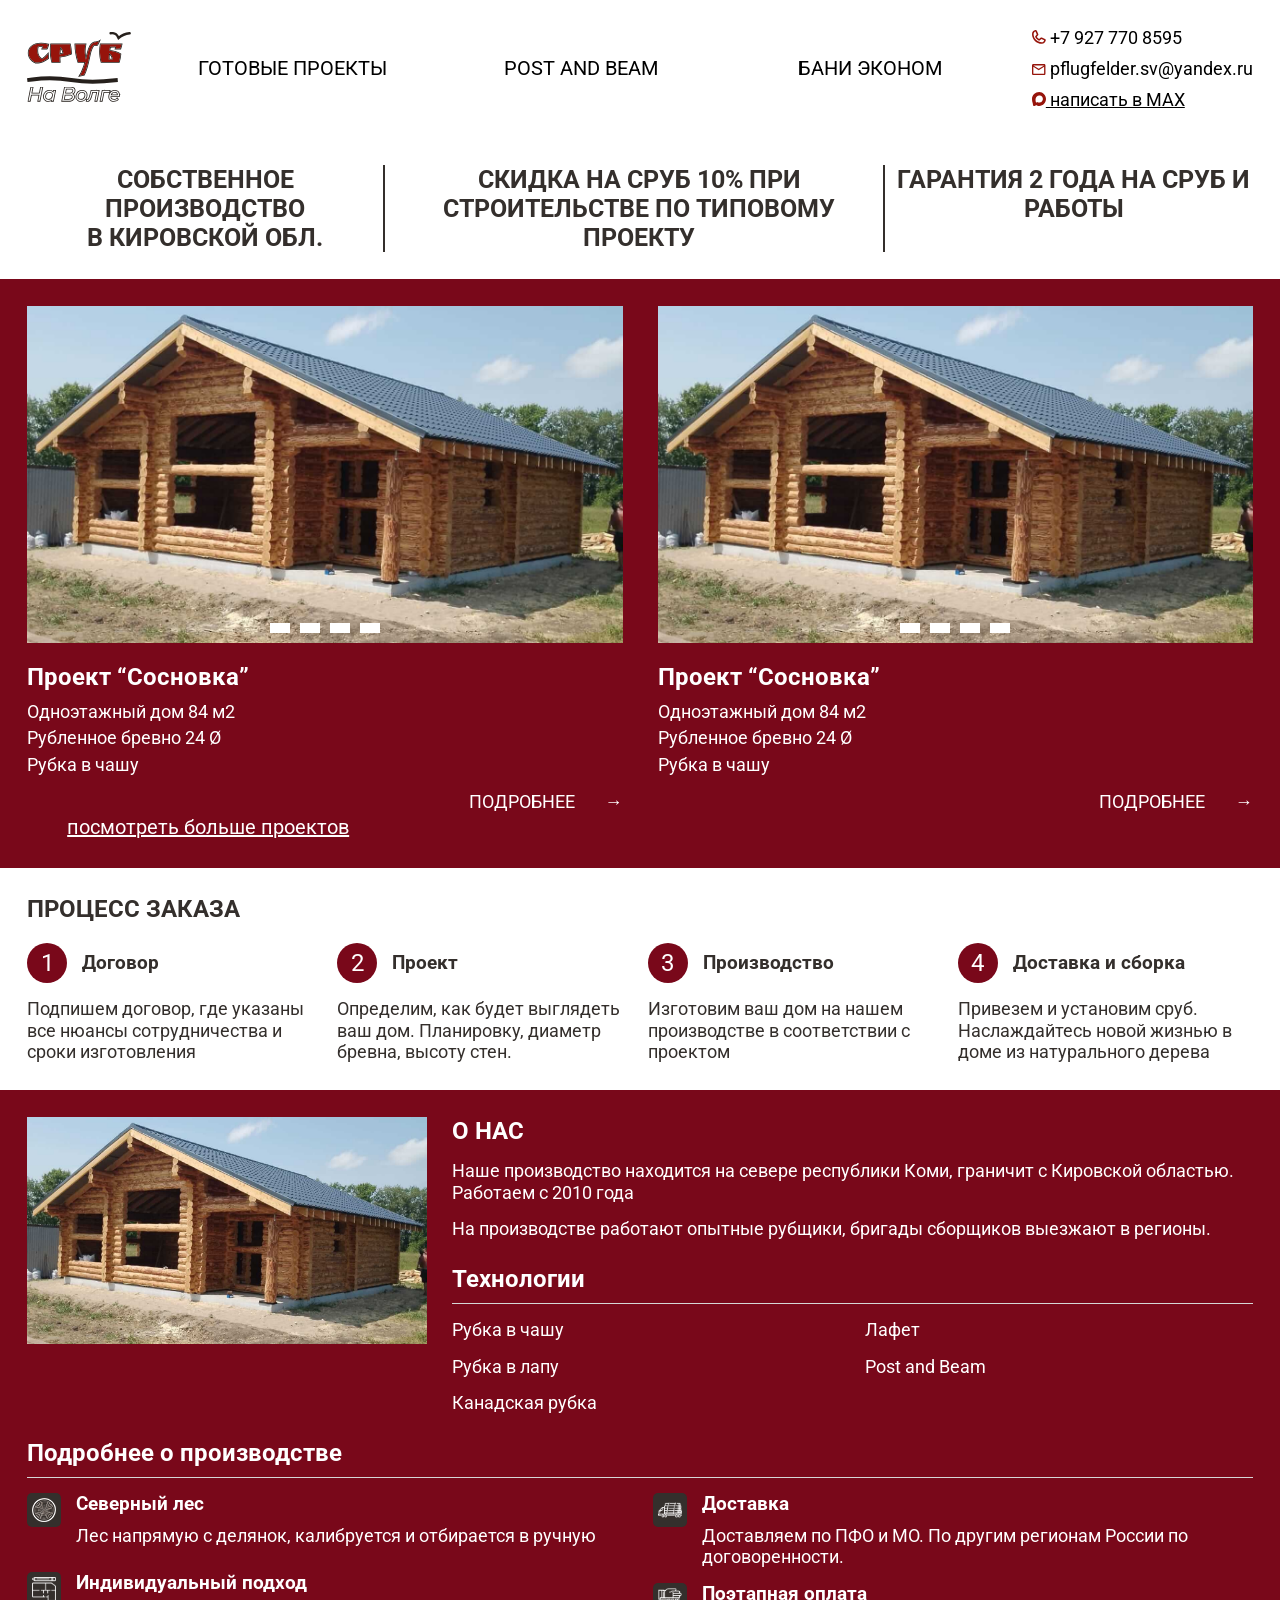
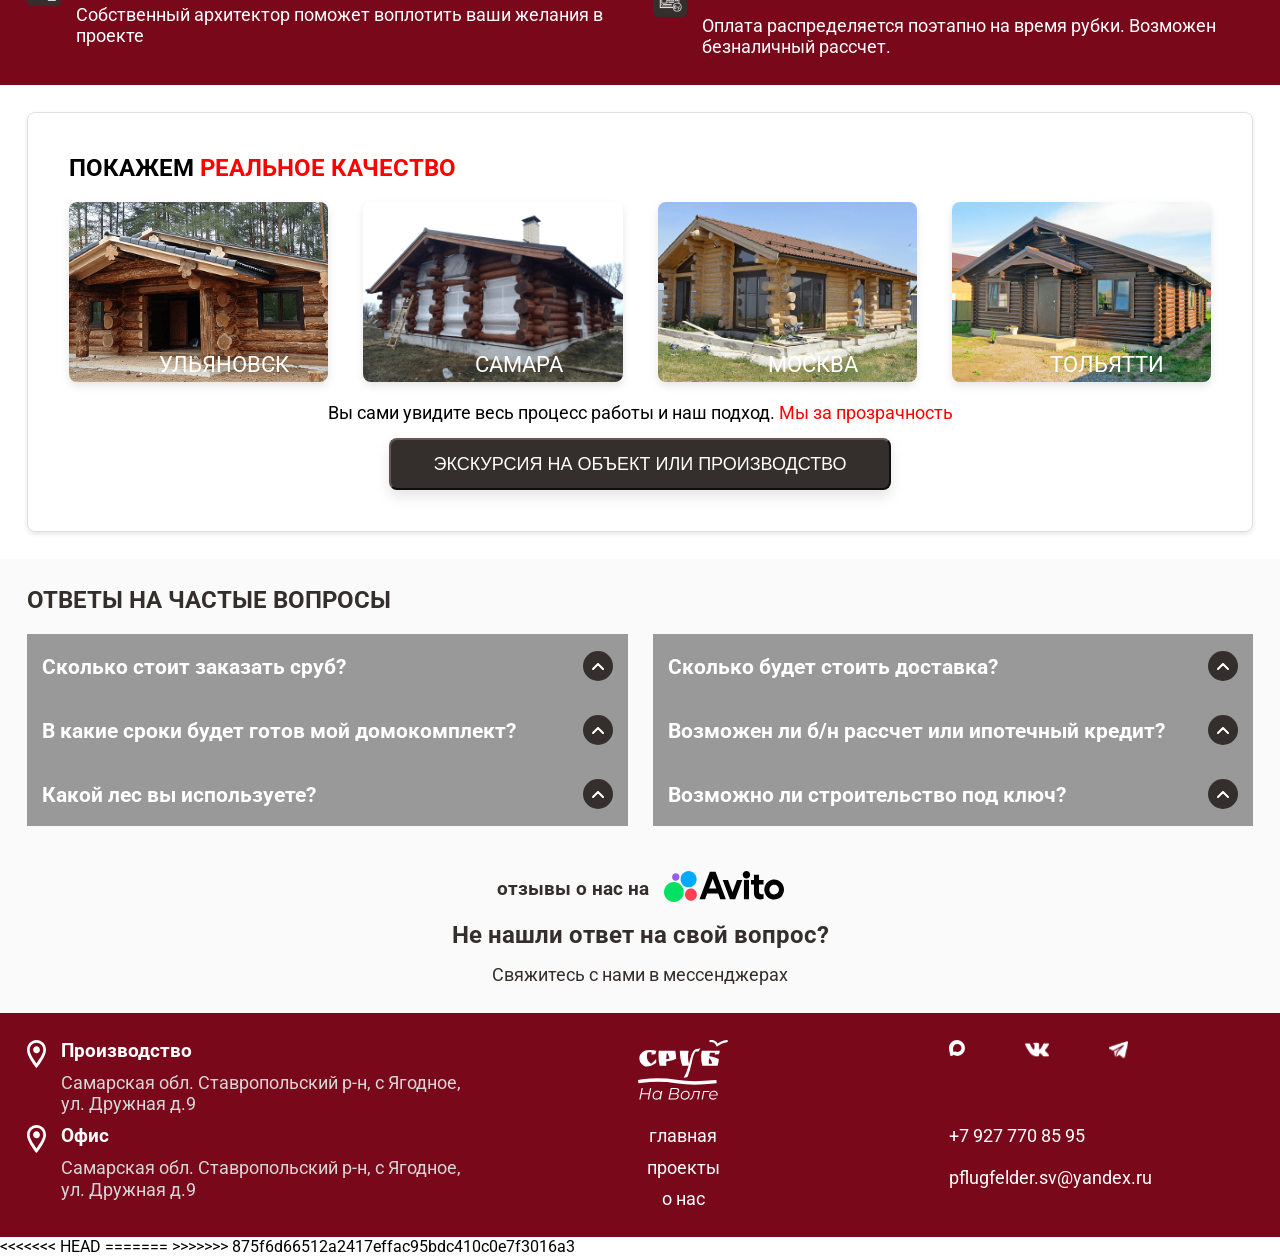
==== commit 18b78fef: "правки" ====
--- a/index.html
+++ b/index.html
@@ -4,9 +4,9 @@
     <meta charset="UTF-8" />
     <meta name="viewport" content="width=device-width, initial-scale=1.0" />
     <title>Срубы ручной рубки на заказ из северного леса</title><!-- прочитать про семантику -->
-<link rel="stylesheet" href="./fonts/fonts.css" />
-    <link rel="stylesheet" href="./styles/globals.css" />
-    <link rel="stylesheet" href="./styles/style.css" />
+<link rel="stylesheet" href="./Fonts/fonts.css" />
+    <link rel="stylesheet" href="./Styles/globals.css" />
+    <link rel="stylesheet" href="./Styles/style.css" />
     <link rel="icon" href="./images/favicon.ico" sizes="any" />
     <link rel="icon" href="./svg/favicon.svg" type="image/svg+xml" />
     <link rel="apple-touch-icon" href="./images/favicon.png" />
@@ -400,7 +400,7 @@
         </address>
         <div class="logo_ithem">
             <a class="footer__logo">
-        <img class="footer__logo-image" src="../images/logo_white.svg" alt="Лого">
+        <img class="footer__logo-image" src="./images/logo_white.svg" alt="Лого">
       </a>
         </div>
         
@@ -467,5 +467,10 @@
         >
       </div>
     </footer>
+<<<<<<< HEAD
    </body>
-</html>+</html>
+=======
+  </body>
+</html>
+>>>>>>> 875f6d66512a2417effac95bdc410c0e7f3016a3
--- a/Fonts/fonts.css
+++ b/Fonts/fonts.css
@@ -0,0 +1,34 @@
+@font-face {
+  font-family: 'Roboto Condensed';
+  src:
+    url(./RobotoCondensed-Bold.woff2) format('woff2'),
+    url(./RobotoCondensed-Bold.woff) format('woff');
+  font-weight: bold;
+  font-display: swap;
+}
+
+@font-face {
+  font-family: 'Roboto Condensed';
+  src:
+    url(./RobotoCondensed-Regular.woff2) format('woff2'),
+    url(./RobotoCondensed-Regular.woff) format('woff');
+  font-weight: normal;
+  font-display: swap;
+}
+@font-face {
+  font-family: 'Roboto';
+  src:
+    url(./Roboto-Bold.woff2) format('woff2'),
+    url(./Roboto-Bold.woff) format('woff');
+  font-weight: bold;
+  font-display: swap;
+}
+
+@font-face {
+  font-family: 'Roboto';
+  src:
+    url(./Roboto-Regular.woff2) format('woff2'),
+    url(./Roboto-Regular.woff) format('woff');
+  font-weight: normal;
+  font-display: swap;
+}
--- a/Styles/globals.css
+++ b/Styles/globals.css
@@ -0,0 +1,41 @@
+*,
+*::before,
+*::after {
+  box-sizing: border-box;
+}
+body {
+  width: 1440px;
+  margin: 0 auto;
+  font-family: Roboto, Arial, sans-serif;
+}
+h1,
+h2,
+h3,
+h4,
+h5,
+h6,
+p,
+ul,
+ol,
+li,
+blockquote {
+  margin: 0;
+  padding: 0;
+}
+a {
+  color: inherit;
+}
+img {
+  width: 100%;
+}
+ul {
+    list-style-type: none;
+}
+.visually-hidden {
+  position: absolute;
+  inline-size: 1px;
+  block-size: 1px;
+  overflow: hidden;
+  clip: rect(0 0 0 0);
+  clip-path: inset(50%);
+  white-space: nowrap;}
--- a/Styles/style.css
+++ b/Styles/style.css
@@ -0,0 +1,1011 @@
+* {
+  margin: 0;
+  padding: 0;
+}
+.page {
+ box-sizing: border-box;
+  width: 100%;
+  max-width: 1440px;
+  margin: auto; 
+}
+/*.heading {
+  font-size: clamp(1.125rem, 0.0000rem + 2.4444vw, 2rem);
+    line-height: 115%;
+    text-transform: uppercase;
+    /*margin-bottom: 1.25rem;  Небольшой отступ до текста 
+}
+.subtitle {
+font-weight: 700;
+font-size: clamp(1rem, 0.734rem + 0.638vi, 1.5rem);
+text-decoration: none;
+}*/
+.section___title{
+    text-transform: uppercase;
+    
+}
+.text-item {
+  font-size: clamp(1rem, 0.9552rem + 0.2123vw, 1.125rem);
+    line-height: 120%;
+    text-decoration: none;
+}
+.content-section {
+  padding: clamp(1rem, 0.5rem + 1.5vw, 2rem);
+}
+.header {
+  display: grid;
+  grid-template-columns:  max-content 3fr auto; /* 4 колонки одинаковой ширины */
+  gap: 25px; 
+  text-transform: uppercase;
+ font-size: clamp(1rem, 0.734rem + 0.638vi, 1.5rem);
+ align-content: center;
+}
+.header__logo {
+  display: block;
+  
+  align-content: center; /* Отступы между картинками */
+}
+.header__logo-image {
+  display: block;
+  width: 104px;
+  align-content: center; /* Отступы между картинками */
+}
+.header_menu {
+align-content: center;
+}
+.header_menu-list {
+  display: grid;
+  grid-template-columns: repeat(3, 1fr); /* 4 колонки одинаковой ширины */
+  gap: 15px; /* Отступы между картинками */
+  /*width: 100%;
+  margin: 0 auto;
+  /*flex-wrap: nowrap;.
+  justify-content: space-between;
+  */
+}
+.header__menu-link {
+  text-decoration: none;
+}
+.header_menu-item {
+  text-align: center;
+}
+ .address {
+    display: flex;
+    flex-direction: column;
+    align-items: flex-start;
+    justify-content: space-between;
+    font-style: normal;
+    font-size: clamp(16px, calc(15.273px + 0.227vw), 18px);
+    text-transform: none;
+    gap: 10px;
+}
+.contacts-block__link {
+  text-decoration: none;
+}
+.header_ithem {
+  display: flex;
+  flex-direction: row;
+  gap: 5px;
+}
+.header__icon {
+  width: 14px;
+} 
+@media (max-width: 760px) {
+      .header {
+        grid-template-columns: 1fr;
+        gap: 15px;
+    }
+    .header_menu-list {
+        grid-template-columns: 1fr;
+        gap: 10px;
+    }
+        .header__logo {
+display: flex;
+  justify-content: center; /* Центр по горизонтали */
+  align-items: center;     /* Центр по вертикали */
+}
+ .address {
+  justify-content: center; /* Центр по горизонтали */
+  align-items: center;     /* Центр по вертикали */
+    gap: 5px;
+}
+}
+@media (max-width: 400px) {
+      .header {
+        grid-template-columns: 1fr;
+        gap: 10px;
+    }
+
+}
+.color__link:hover  {
+  color: #79081a; /* цвет при наведении */
+}
+/*________________________-*/
+
+.cover {
+    position: relative;
+    background-repeat: no-repeat;
+    background-image: url("../images/banner_photo.png");
+    background-position: center;
+    background-size: cover;
+    min-height: 900px;
+    padding: 0 50px 50px;
+}
+
+.overlay {
+    position: absolute;
+    z-index: 0;
+    inset: 0;
+   /*  width: 100%;
+  height: 100%;
+  */
+    background-color: rgba(139, 0, 0, 0.1);
+ } 
+.cover__text {
+    position: relative;
+    color: rgb(255, 255, 255);
+    text-transform: uppercase;
+    }
+  
+.cover__title {
+    font-size: 90px;
+    font-weight: 700;
+    line-height: 115%;
+}
+.letter-spacing-extended {
+    letter-spacing: 0.09em;
+}
+
+.aligned-text_right {
+    display: block;
+    text-align: right;
+    /*margin-left: 30px;
+    margin-top: 20px; */
+ }
+ 
+ .no-letter-spacing {
+    letter-spacing: 0;
+ }
+.cover__description {
+    display: flex;
+    justify-content: space-between;
+    margin-top: 106px;
+    align-items: baseline;
+   /* flex-wrap:nowrap;*/
+}
+/*.cover__description-text {
+    font-size: 22px;
+    line-height: 1;
+    font-weight: lighter;
+    word-spacing: 18px;
+    
+}
+ _______________________________________________*/
+.gradient {
+  color: transparent;
+  font-weight:400;
+  font-size: 30px;
+  text-transform: uppercase;
+  background-image:
+    linear-gradient(
+      to left,
+      #9400d3 20%,
+      #f80000 50%,
+      #ff0 90%
+    );
+  background-size: 200% 100%;
+  -webkit-background-clip: text;
+  background-clip: text;
+  animation: text-move 5s ease-in-out infinite alternate;
+  max-inline-size: 800px;
+}
+@keyframes text-move {
+  0% {
+    background-position: 0% 50%;
+  }
+  100% {
+    background-position: 100% 50%;
+  }
+  }      
+.bet-button {
+    font-family:inherit; /* наследование шрифта */
+    background-color: transparent;
+    border-color: rgb(255, 255, 255);
+    padding: 10px 32px;
+}
+.bet-button:hover {
+  color: #fff;
+  background-color: #342F2C;
+}
+.text-button {
+    font-size: 22px;
+    line-height: 28px;
+    font-weight: lighter;
+    color: rgb(255, 255, 255);
+    text-transform: uppercase;
+}
+/* _______________________________________________*/
+.content-section_theme_bright {
+  color:#342F2C;
+}
+.content-section_theme_red {
+  color: #fff;
+  background-color:#79081a;
+}
+.banner_content {
+ display: flex;
+ flex-direction: column;
+ justify-content: end;
+}
+/* преимущества_______________________________________________*/
+.advantages {
+ 
+}
+.advantages-list {
+  display: grid;
+  grid-template-columns: 1fr 40% 1fr;
+  gap: 10px;
+}
+.advantages-ithem {
+  text-transform: uppercase;
+  text-align: center;
+  font-size: clamp(1.025rem, 0.9rem + 0.10vw, 1.075rem);
+}
+ul .advantages-ithem:not(:last-child) {
+  border-right: 2px solid #342F2C;
+}
+@media (max-width: 768px) {
+    .advantages-list {
+        grid-template-columns: 1fr;
+        gap: 10px;
+    }
+    ul .advantages-ithem:not(:last-child) {
+  border-right: none;
+}
+.advantages-ithem {
+
+  font-size: 14px;
+}
+}
+/* карточка_______________________________________________*/
+
+/* заголовок секции; 
+.card__heading { 
+   font-size: 40px;
+   font-weight: 700;
+   margin-bottom: 25px;
+   line-height: 47px;
+   margin-top: 2px;
+   margin-left: 40px;
+   text-transform: uppercase;
+}*/
+.card-list { /* список карточек */
+ display: grid;
+ grid-template-columns: 1fr  1fr;
+  gap: 35px;
+  padding: 0;
+  margin: 0;
+  list-style: none;
+  justify-content: space-between;
+}
+.card {  /*карточка*/
+    display: flex;
+    flex-direction: column;
+    flex-wrap: wrap;
+    justify-content: space-between;
+    background-position: center;
+    /* width: 645px;*/
+    gap: 20px;
+   /* margin-top: -7px; почему?*/
+}
+.card__ithem {
+    display: flex;
+    flex-direction: column;
+    gap: 10px;
+}
+
+.project__description {
+  display: grid;
+  flex-direction: column;
+
+  grid-template-columns:repeat(auto-fit, minmax(min(100%, 300px), 1fr));
+  align-items: end;
+  gap: 15px;
+  
+}
+.project-title { /*заголовок карточки*/
+    font-size: 28px;
+    line-height: 100%;
+    margin-bottom: 10px;
+}
+.project__description-item {
+  display: flex;
+  flex-direction: column;
+  gap:5px;
+}
+
+.detailed {
+display: flex;
+flex-direction: row;
+gap: 30px;
+align-self: flex-end;
+justify-content: flex-end;
+}
+.detailed__link{
+  font-size: 18px;
+text-decoration: none;
+text-transform: uppercase;
+}
+.projects__look-more-link {
+    font-size: 20px;
+    line-height: 28px ;
+    margin-top: 30px;
+    margin-left: 40px;
+}
+/*слайдер
+.card__conteiner-image {
+position: relative;
+}*/
+.slider-wrapper {
+    width: 100%;        /* Растягивает картинку на всю ширину карточки */
+  max-width: 100%;    /* Не дает картинке стать больше своего контейнера */
+  height: auto;       /* Автоматически подстраивает высоту, сохраняя пропорции */
+  display: block;     /* Убирает лишние отступы снизу inline-элементов */
+    position: relative;
+    margin: 0 auto;
+}
+
+.sliders {
+
+    display: flex;
+    overflow-x: auto;
+    scroll-snap-type: x mandatory;
+    scroll-behavior: smooth;
+}
+.sliders img {
+    flex: 1 0 100%;
+    scroll-snap-align: start;
+    object-fit: cover;
+}
+.sliders::-webkit-scrollbar {
+    display: none;
+}
+
+.controls {
+    display: flex;
+    position: absolute;
+    bottom: 10px;
+    left: 50%;
+    transform: translateX(-50%);
+    column-gap: 10px;  
+    z-index: 1;
+}
+
+.controls a {
+    width: 20px;
+    height: 10px;
+    background: #fff;
+    transition: .5s;
+}
+
+.controls a:hover {
+    opacity: 0.5;
+}
+@media (max-width: 768px) {
+    .card-list {
+      display: grid;
+        grid-template-columns: 1fr;
+        gap: 25px;
+        align-content: center;
+    }
+}
+/*заказ________________________-*/
+.order {
+  display: flex;
+  flex-direction: column;
+  gap: 20px;
+}
+    .order-list {
+  display: grid;
+grid-template-columns: repeat(4, 1fr);
+  gap: 15px;
+} 
+
+.order-ithem {
+    display: flex;
+    flex-direction: column;
+    gap: 15px;
+}
+.circle-number {
+  width: 40px;
+  height: 40px;
+  color: #fff;
+  background-color:#79081a;
+  border-radius: 50%;
+  display: flex;
+  align-items: center;
+  justify-content: center;
+  font-size: 24px;
+  font-weight: 400;
+}
+.number__title-block {
+display: flex;
+
+  align-items: center; /* Центрирование по вертикали */
+  gap: 15px;
+}
+.order-text {
+    font-size: 18px;
+}
+@media (max-width: 768px) {
+    .order-list {
+        grid-template-columns: 1fr;
+        gap: 15px;
+        align-content: left;
+    }
+    .circle-number {
+  width: 24px;
+  height: 24px;
+  color: #fff;
+  font-size: 16px;
+  font-weight: 400;
+}
+}
+/*________________________-*/
+.company-info {
+ display: flex;
+ flex-direction: column;
+ gap: 25px;
+}
+.company-info-block {
+ display: flex;
+ flex-direction: column;
+ gap: 25px;
+}
+.company-info__ithem {
+    display: grid;
+    grid-template-columns: 1fr 2fr;
+    gap: 25px;
+   /* padding: 35px 50px 0px;*/
+}
+@media (max-width: 900px) {
+  .company-info__ithem {
+    display: grid;
+    grid-template-columns: 1fr;
+    gap: 20px;
+   /* padding: 35px 50px 0px;*/
+}
+
+}
+.company-image {
+ width: 100%;
+}
+.company-text-block {
+padding: 0px;
+display: flex;
+flex-direction: column;
+gap: 15px;
+}
+.company-text {
+margin-bottom: 10px;
+
+}
+.tecnology-title {
+border-bottom: 1px solid #d6d6d6;
+padding-bottom: 10px;
+}
+.tecnology-list-column {
+  display: grid;
+  grid-template-columns: 1fr 1fr;
+  gap: 25px;
+}
+@media (max-width: 900px) {
+  .tecnology-list-column {
+  display: grid;
+  grid-template-columns: 1fr;
+  gap: 15px;
+}
+}
+.tecnology-list {
+padding: 0px;
+display: flex;
+flex-direction: column;
+gap: 15px;
+}
+.production-title {
+  padding: 30px 50px;
+ border-top: 1px solid #d6d6d6;
+ border-bottom: 1px solid #d6d6d6;
+}
+
+/*________________________-*/
+
+.info-block {
+  display: flex;
+  gap: 15px;
+  min-height: 5vw;             /* Задает фиксированный отступ между иконкой и текстом */
+}
+.info-icon {
+  font-size: 24px;        /* Размер иконки (если это эмодзи или иконочный шрифт) */
+  flex-shrink: 0; 
+    background: #342F2C;
+  border-radius: 5px;
+   padding: 5px;
+  width: 34px;  /* Задайте нужную ширину */
+  height: 34px; /* Задайте нужную высоту */
+  object-fit: contain; 
+}
+.info-text {
+  display: flex;
+  flex-direction: column;
+  gap: 10px;              /* Задает фиксированный отступ между иконкой и текстом */
+}
+/*________________________-*/
+.gallery__section {
+  padding: calc(15px + 2vw);
+  display: flex;
+    flex-direction: column;
+  gap: 20px; 
+border: 1px solid #e0e0e0;         /* Граница секции */
+  border-radius: 8px;                /* Скругление углов */
+  box-shadow: 0 2px 4px rgba(0, 0, 0, 0.1); /* Небольшая мягкая тень */
+}
+.gallery {
+  display: grid;
+  grid-template-columns: repeat(4, 1fr); /* 4 колонки одинаковой ширины */
+  gap: 35px; /* Отступы между картинками */
+  
+
+ /* max-width: 1200px; */
+  width: 100%;
+  margin: 0 auto;
+}
+.gallery-header {
+  text-align: left;
+}
+.gallery-subtitle {
+  display: flex;
+  flex-direction: column;
+  gap: 15px;
+  text-align: center;
+}
+.gallery__subtitle-ithem{
+padding-bottom: 15px;
+}
+/* Обертка для каждого фото */
+.gallery-item {
+  position: relative;  /* База для абсолютного позиционирования текста */
+  overflow: hidden; /* Скрывает выходящие за границы части картинки при увеличении */
+  border-radius: 8px; /* Скругление углов (по желанию) */
+  box-shadow: 0 4px 8px rgba(0, 0, 0, 0.1); /* Легкая тень */
+}
+
+/* Стили для изображений */
+.sity-image {
+  width: 100%;
+  height: 100%;
+  object-fit: cover; /* Заполняет контейнер без искажения пропорций */
+  /* display: block;*/
+  transition: transform 0.4s ease; /* Плавность анимации (0.4 секунды) */
+}
+
+/* Эффект при наведении */
+.gallery-item:hover img {
+  transform: scale(1.1); /* Увеличение картинки на 10% */
+}
+.gallery-text {
+  position: absolute;  /* Отвязываем текст от потока документа */
+  top: 90%;            /* Центрируем по вертикали */
+  left: 60%;           /* Центрируем по горизонтали */
+  transform: translate(-50%, -50%); /* Сдвигаем точно на центр */
+  color: #fff;         /* Белый цвет текста */
+  z-index: 2;          /* Текст поверх картинки */
+  pointer-events: none; /* Курсор мыши проходит сквозь текст на картинку */
+      font-size: 22px;
+     text-transform: uppercase;
+}
+.gallery-button {
+    background-color: #342F2C;
+    border-color: rgb(101, 85, 85);
+    padding: 10px 42px;
+    font-size: 18px;
+    line-height: 28px;
+    font-weight: lighter;
+    color: rgb(255, 255, 255);
+    text-transform: uppercase;
+    border-radius: 8px;                /* Скругление углов */
+  box-shadow: 0 7px 14px rgba(0, 0, 0, 0.1);
+}
+.gallery-button:hover {
+  color: #fff;
+  background-color: #79081a;
+}
+/* Адаптивность для мобильных устройств */
+@media (max-width: 768px) {
+  .gallery {
+    grid-template-columns: repeat(2, 1fr); /* 2 колонки на планшетах */
+  }
+}
+
+@media (max-width: 480px) {
+  .gallery {
+    grid-template-columns: 1fr; /* 1 колонка на смартфонах */
+  }
+}
+/*________________________-*/
+
+.ansver-deteils {
+  display: flex;
+  flex-direction: column;
+  gap: 20px; /* Отступы между картинками */
+  background-color: #FAFAFA;
+}
+.ansver-ithems {
+display: grid;
+  grid-template-columns: repeat(2, 1fr);
+  gap: 25px; /* Отступы между картинками */
+
+ /* max-width: 1200px; */
+  width: 100%;
+  margin: 0 auto;
+}
+@media (max-width: 750px) {
+  .ansver-ithems {
+  display: grid;
+  grid-template-columns: 1fr;
+  gap: 1px; /* Отступы между картинками */
+
+}
+}
+/*.ansver-header {
+   grid-column: 1 / -1; 
+   margin-bottom: -5px;
+   } */
+.question {
+  display: flex;
+  justify-content: space-between;
+  align-items: center;
+  padding: 15px;
+  color: #fff;
+  font-size: 18px;
+  list-style: none;
+  background-color: #999999;
+  min-height: 5vw;
+}
+.question-icon {
+  display: flex;
+    align-items: center;
+    justify-content: center;
+  flex-shrink: 0; 
+    background: #342F2C;
+  border-radius: 50px;
+   padding: 5px;
+  width: 30px;  /* Задайте нужную ширину */
+  height: 30px; /* Задайте нужную высоту */
+  object-fit: contain;
+
+}
+.question img {
+  width: 12px;
+}
+
+.question::-webkit-details-marker {
+  display: none;
+}
+details[open] .question img  {
+  rotate: 180deg;
+  
+}
+.answer {
+  padding: 20px 20px;
+  color:  #342F2C;
+  background-color: #EEEEEE;
+  min-height: 5vw; 
+}
+.ansver__messenger-list {
+    display: flex;
+    gap: 60px;
+    padding-top: 25px;
+ }
+ .ansver-ithem {
+    display: flex;
+    flex-direction: column;
+    justify-content: start;
+    align-items: center;
+    padding-top: 25px;
+    gap: 15px;
+}
+
+.avito_ithem {
+ display: flex;
+ flex-direction: row;
+ gap: 15px;
+ align-items: center; 
+}
+.avito__icon
+{
+ max-width: 120px;
+}
+/*________________________-*/
+.footer {
+    display: grid;
+    grid-template-columns: 450px 1fr 1fr;
+    gap: 10px 24px;
+}
+
+@media (max-width: 800px){
+.footer {
+  display: grid;
+  gap: 15px;
+  grid-template-areas:
+    "ab"
+    "cd"
+    "f"
+    "f";
+
+}
+.logo_ithem {
+  grid-area: a;
+}
+.footer__menu-list {
+  grid-area: b;
+}
+.footer__social-list {
+  grid-area: c;
+     text-align: center;
+}
+.footer_contact {
+  grid-area: d;
+     text-align: center;
+      margin: 0px;
+}
+.footer_adress-office {
+  grid-area: f;
+}
+.footer_adress {
+  grid-area: g;
+}
+}
+.footer_adress {
+  display: flex;
+  flex-direction: column;
+  font-style: normal;
+  gap: 10px;
+}
+.footer_adress-office {
+  display: flex;
+  flex-direction: column;
+  font-style: normal;
+  gap: 10px;
+}
+.geo {
+  margin-top: 10px;
+    color: #d6d6d6;
+}
+.footer-block {
+    display: flex;
+    gap: 15px;
+}
+.footer__menu-list {
+    display: flex;
+    flex-direction: column;
+    justify-content: start;
+    align-items: center;
+    gap: 10px;
+}
+.footer__menu-link {
+    align-items: center;
+}
+
+.footer_contact {
+   display: flex;
+    flex-direction: column;
+    gap: 20px;
+    margin-left: 60px;
+}
+
+.footer__social-list-item {
+    display: flex;
+    gap: 60px;
+        margin-left: 60px;
+}
+.logo_ithem {
+   text-align: center;
+}
+.footer__logo-image {
+    width: 90px;
+}
+.footer_ithem {
+  display: flex;
+  flex-direction: column;
+  gap: 5px;
+}
+.footer__icon {
+  width: 25px;
+}
+/*_________проекты_______________-*/
+.prodjekt_column-section {
+    display: flex;
+    flex-direction: column;
+    gap: 20px;
+}
+.complectation-list-column {
+  display: grid;
+  grid-template-columns: repeat(3, 1fr);
+  gap: 20px;
+  
+}
+@media (max-width: 760px) {
+.complectation-list-column {
+  display: grid;
+  grid-template-columns: 1fr;
+  gap: 20px; /* Отступы между картинками */
+}}
+ :root {
+            --main-color: #333;
+            --active-color: #007bff;
+        }
+
+        .projekt__slider {
+            display: grid;
+            grid-template-columns: 2fr 1fr;
+            gap: 35px;
+        }
+        .prodjekt_column-title {
+  grid-column: 1 / -1;
+}
+        @media (max-width: 950px) {
+  .projekt__slider {
+  display: grid;
+  grid-template-columns: 1fr;
+  gap: 20px; /* Отступы между картинками */
+}
+}
+                .projekt__card {
+              background-color: #f4f4f4;
+            border: 1px solid #e0e0e0;         /* Граница секции */
+  border-radius: 8px;                /* Скругление углов */
+  box-shadow: 0 2px 4px rgba(0, 0, 0, 0.1);
+  gap: 20px;
+        }
+        .card__project-ithem {
+    display: flex;
+    flex-direction: column;
+    gap: 15px;
+}
+        .projekt__card-text {
+          color: #737070;  
+}
+.price-list-column {
+    display: flex;
+    flex-direction: column;
+    gap: 10px;
+}
+.price-block {
+    display: flex;
+    flex-direction: column;
+    gap: 5px;
+}
+.price-item {
+  text-transform: uppercase;
+ font-size: clamp(1rem, 0.734rem + 0.638vi, 1.5rem);
+}
+.price-list-column {
+          display: flex;  
+          flex-direction: column;
+          gap: 20px;
+}
+.complectation-list li:not(:last-child) {
+  margin-bottom: 10px;
+}
+
+        .slider-container {
+
+  width: 100%;
+  max-width: 100%; /* Критично! Защищает грид от распирания слайдами */
+  overflow: hidden; /* Прячет слайды, которые выходят за пределы экрана */ 
+            background: #fff;
+            padding: 10px;
+            box-shadow: 0 4px 10px rgba(0,0,0,0.1);
+            border-radius: 8px;
+            user-select: none;
+            /* Включаем border-box, чтобы паддинги не раздували ширину */
+            box-sizing: border-box; 
+        }
+
+        .slider-container * {
+            box-sizing: border-box;
+        }
+
+        .main-window {
+            position: relative;
+            width: 100%;
+            /* Задаем пропорции 3:2 (или 16/9), теперь высота 
+               подстраивается автоматически при изменении ширины */
+            aspect-ratio: 3 / 2; 
+            overflow: hidden;
+            border-radius: 6px;
+            background: #000;
+        }
+
+        .main-img {
+            position: absolute;
+            top: 0;
+            left: 0;
+            width: 100%;
+            height: 100%;
+            object-fit: cover;
+            opacity: 0;
+            visibility: hidden;
+            transition: opacity 0.5s ease, visibility 0.5s ease;
+            z-index: 1;
+        }
+
+        .main-img.active {
+            opacity: 1;
+            visibility: visible;
+            z-index: 2;
+        }
+
+        .nav-btn {
+            position: absolute;
+            top: 50%;
+            transform: translateY(-50%);
+            background: rgba(0, 0, 0, 0.5);
+            color: #fff;
+            border: none;
+            /* Уменьшили кнопки, чтобы они аккуратно смотрелись на мобильных */
+            padding: 8px 12px;
+            cursor: pointer;
+            font-size: 16px;
+            border-radius: 4px;
+            transition: background 0.3s;
+            z-index: 10;
+        }
+
+        .nav-btn:hover {
+            background: rgba(0, 0, 0, 0.8);
+        }
+
+        .prev-btn { left: 10px; }
+        .next-btn { right: 10px; }
+
+        .thumbnails-container {
+            display: flex;
+            gap: 8px;
+            margin-top: 10px;
+            overflow-x: auto;
+            padding-bottom: 5px;
+            -webkit-overflow-scrolling: touch;
+        }
+
+        /* Адаптивные миниатюры */
+        .thumb {
+            /* Вместо фиксированной ширины задаем процентную 
+               или базовый размер с возможностью сжиматься */
+            width: 70px;
+            height: 50px;
+            object-fit: cover;
+            cursor: pointer;
+            opacity: 0.5;
+            border: 2px solid transparent;
+            border-radius: 4px;
+            transition: all 0.3s ease;
+            flex-shrink: 0;
+        }
+
+        .thumb:hover, .thumb.active {
+            opacity: 1;
+            border-color: var(--active-color);
+        }
+
+        /* Небольшая оптимизация для очень маленьких экранов (меньше 400px) */
+        @media (max-width: 400px) {
+            .thumb {
+                width: 55px;
+                height: 40px;
+            }
+            .nav-btn {
+                padding: 6px 10px;
+                font-size: 14px;
+            }
+        }
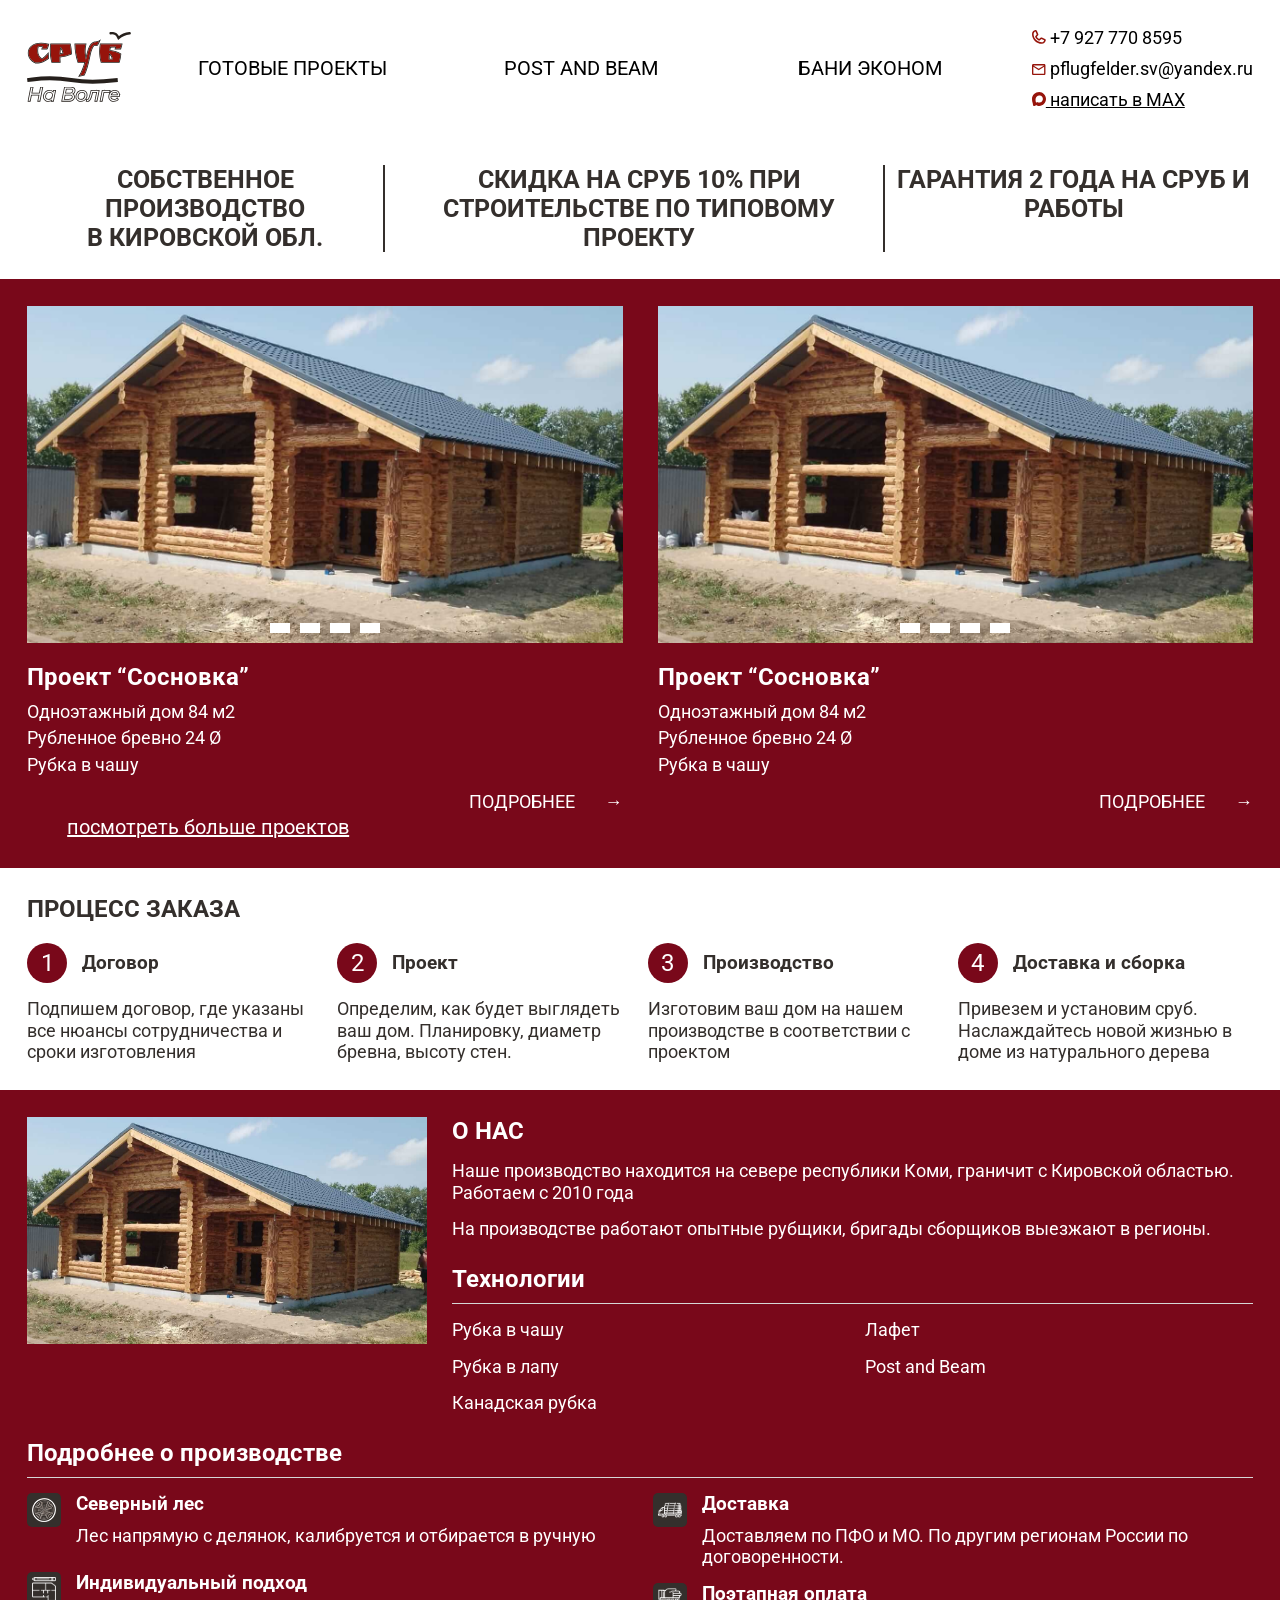
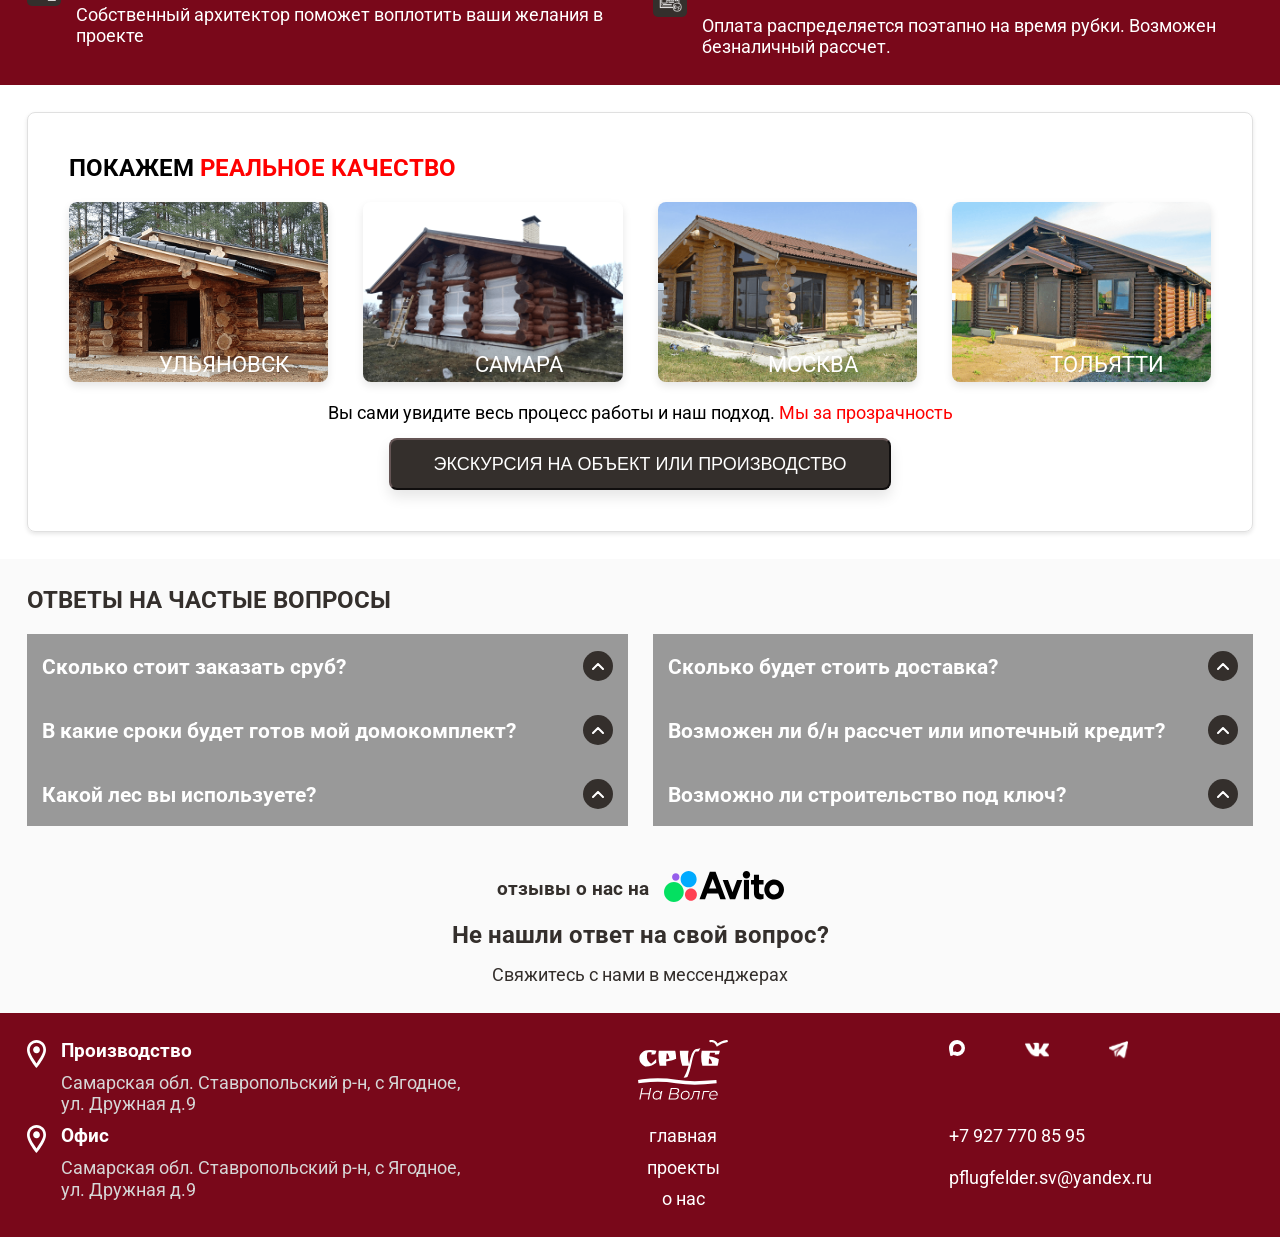
==== commit 76ea708c: "Папки" ====
--- a/index.html
+++ b/index.html
@@ -400,7 +400,7 @@
         </address>
         <div class="logo_ithem">
             <a class="footer__logo">
-        <img class="footer__logo-image" src="./images/logo_white.svg" alt="Лого">
+        <img class="footer__logo-image" src="../images/logo_white.svg" alt="Лого">
       </a>
         </div>
         
@@ -467,10 +467,5 @@
         >
       </div>
     </footer>
-<<<<<<< HEAD
    </body>
-</html>
-=======
-  </body>
-</html>
->>>>>>> 875f6d66512a2417effac95bdc410c0e7f3016a3
+</html>
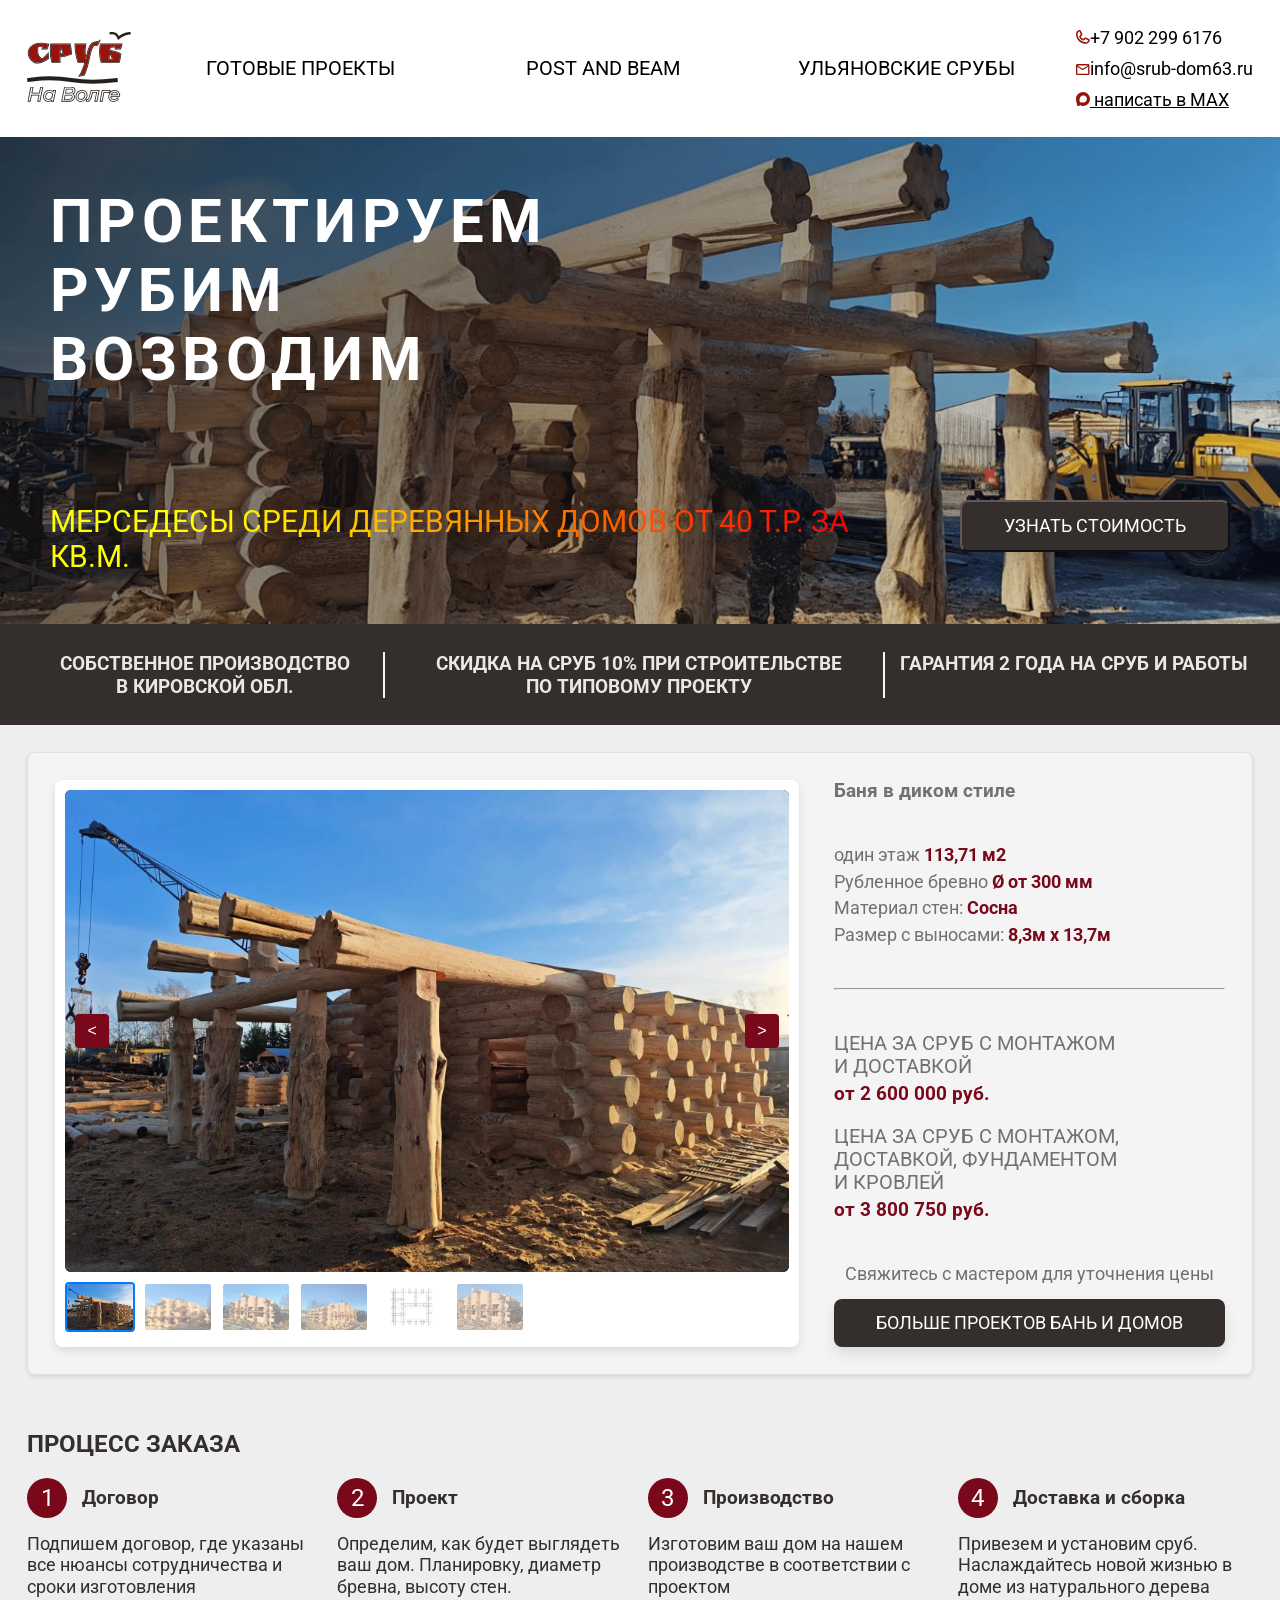
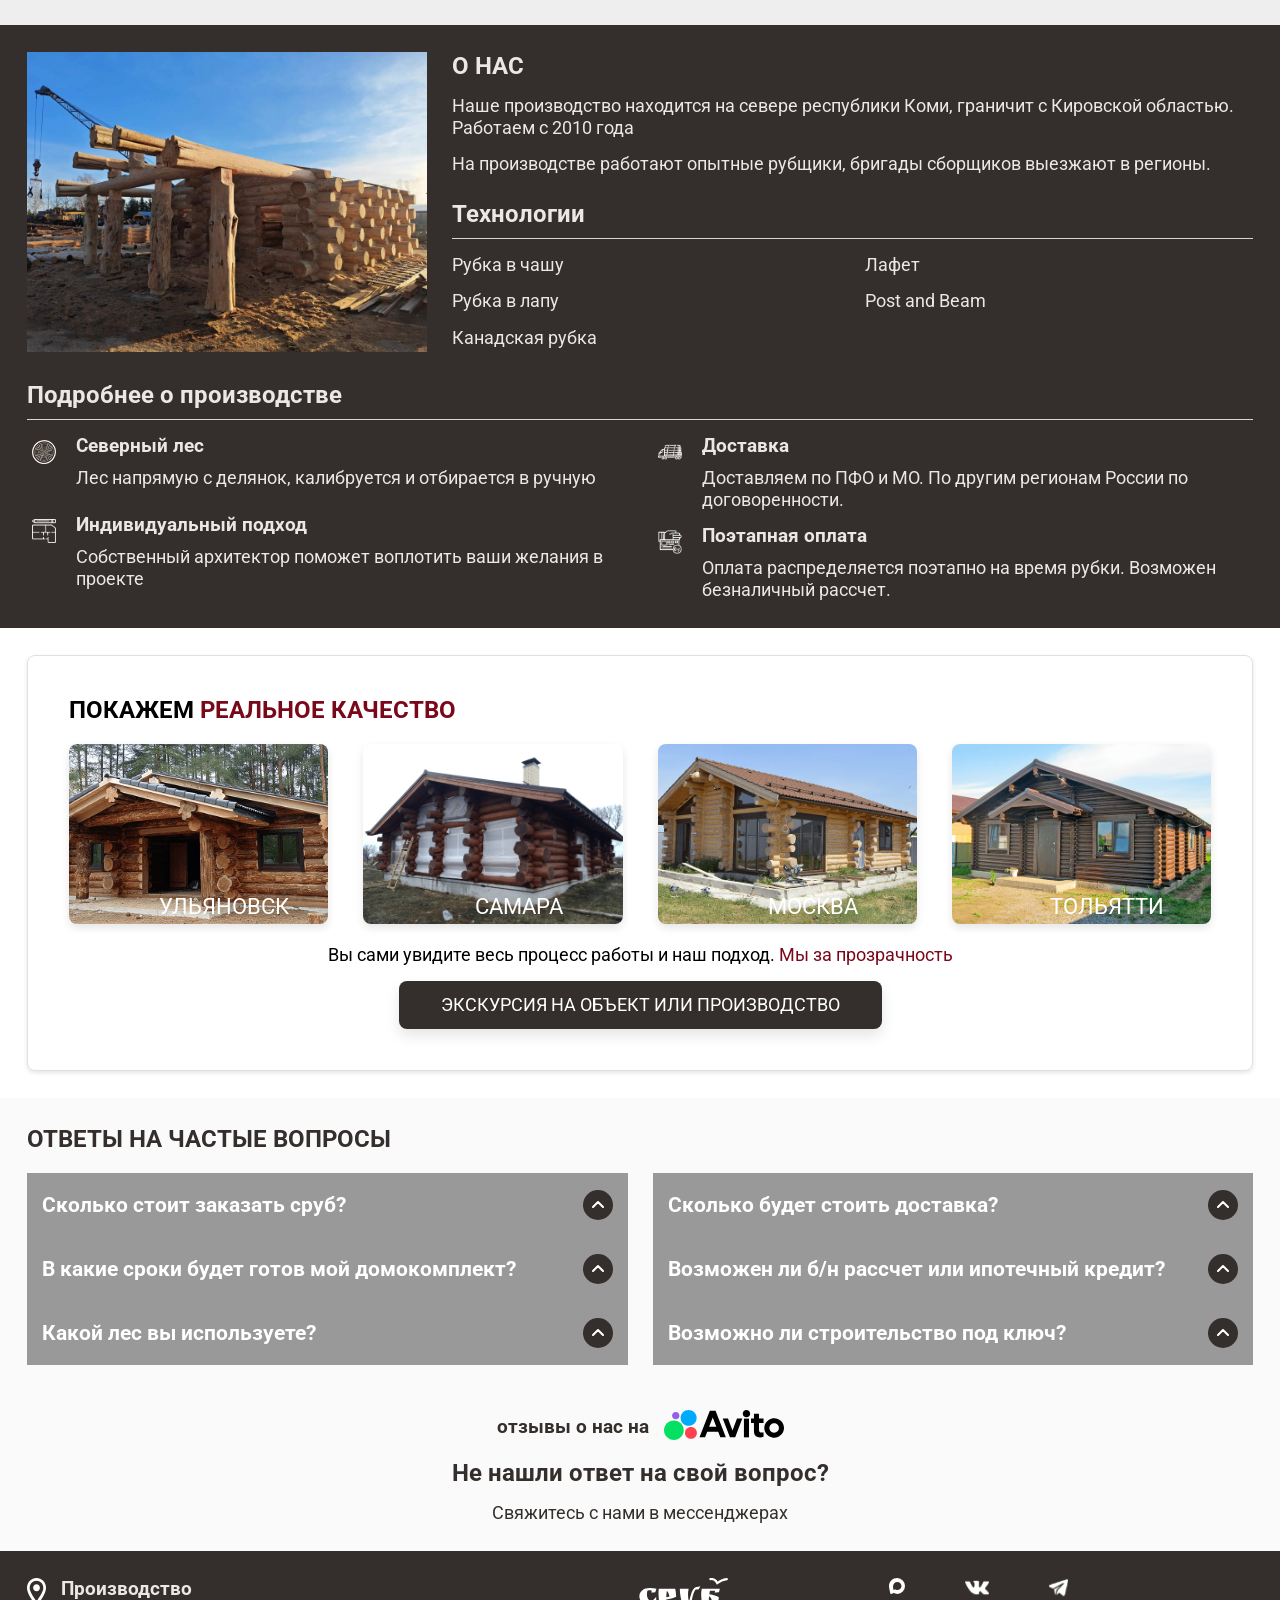
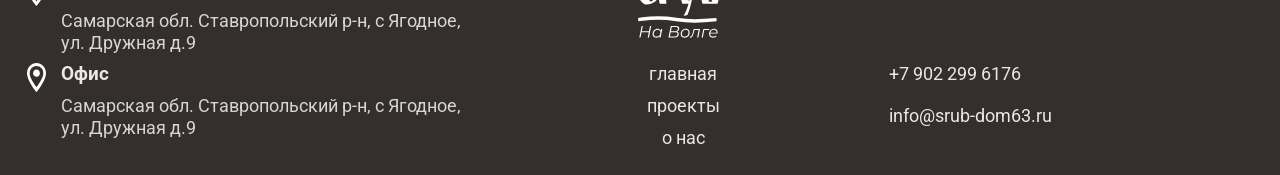
==== commit 9a162ebe: "первая страница" ====
--- a/index.html
+++ b/index.html
@@ -3,7 +3,8 @@
   <head>
     <meta charset="UTF-8" />
     <meta name="viewport" content="width=device-width, initial-scale=1.0" />
-    <title>Срубы ручной рубки на заказ из северного леса</title><!-- прочитать про семантику -->
+    <title>Срубы ручной рубки на заказ из северного леса</title>
+    <meta name="description" content="Производство и строительство срубов из оцилиндрованного бревна и бревна ручной рубки. Северный лес зимней рубки. Опытные мастера из Кировской области.">
 <link rel="stylesheet" href="./Fonts/fonts.css" />
     <link rel="stylesheet" href="./Styles/globals.css" />
     <link rel="stylesheet" href="./Styles/style.css" />
@@ -13,8 +14,8 @@
   </head>
   <body class="page">
      <header class="header content-section">
-      <a class="header__logo">
-        <img class="header__logo-image" src="./svg/favicon.svg" alt="Лого">
+      <a class="header__logo" href="index.html">
+        <img class="header__logo-image" src="./svg/favicon.svg" alt="Лого фирмы">
       </a>
       <nav class="header_menu">
         <ul class="header_menu-list">
@@ -22,34 +23,30 @@
             <a class="header__menu-link color__link" href="index2.html" target="_blank">Готовые проекты</a>
           </li>
           <li class="header_menu-item">
-            <a class="header__menu-link color__link" href="#0" target="_blank">Post and Beam</a>
+            <a class="header__menu-link color__link" href="index3.html" target="_blank">Post and Beam</a>
           </li>
           <li class="header_menu-item">
-            <a class="header__menu-link color__link" href="#0" target="_blank">Бани эконом</a>
-          </li>
-          <!--<li class="header_menu-item color__link">
-            <a class="header__menu-link" href="#0" target="_blank">Галерея</a>
-          </li>-->
+            <a class="header__menu-link color__link" href="index4.html" target="_blank">Ульяновские срубы</a>
+          </li>
         </ul>
       </nav>
         <address class="address header__contacts">
-        <a class="contacts-block__link" href="tel:+79277708595"
-          ><img class="header__icon" src="./images/phone.svg" alt="Телефон"> +7 927 770 8595</a>
+        <a class="contacts-block__link" href="tel:+79022996176"
+          ><img class="header__icon" src="./images/phone.svg" alt="иконка телефон">+7 902 299 6176</a>
         <div class="header_ithem">
         <a class="contacts-block__link" href="mailto:pflugfelder.sv@yandex.ru"
-          > <img class="header__icon" src="./images/mail.svg" alt="Почта"> pflugfelder.sv@yandex.ru </a>
+          > <img class="header__icon" src="./images/mail.svg" alt="иконка почта">info@srub-dom63.ru</a>
         </div>
         <div class="header_ithem">
           <a class="header__max color__link" href="#0">
-          <img class="header__icon" src="./images/Макс.svg" alt="Макс">
+          <img class="header__icon" src="./images/Макс.svg" alt="иконка Макс">
           написать в МАХ
         </a>
         </div>
       </address>
   </header>
-
   <main class="content">
-    <!--<section class="content-section cover banner_content">
+  <section class="content-section cover banner_content">
         
         <div class="cover__text">
           <h1 class="cover__title letter-spacing-extended">
@@ -64,108 +61,117 @@
               
               <span>мерседесы среди деревянных домов от 40 т.р. за кв.м.</span>
             </p>
-            <button class="bet-button text-button">Узнать стоимость</button>
+            <button class="bet-button text-button gallery-button">Узнать стоимость</button>
           </div>
         </div>
-      </section>
-      ___________________________________>-->
-       <section class="advantages content-section content-section_theme_bright">
+  </section> 
+  <section class="advantages content-section content-section_theme_red" >
         <ul class="advantages-list">
           <li class="advantages-ithem subtitle">
-            <h2>собственное производство в&nbsp;Кировской обл.</h2>
-          </li>
-          <li class="advantages-ithem subtitle"><h2>скидка на сруб 10% при строительстве по&nbsp;типовому проекту</h2>
+            <h3>собственное производство в&nbsp;Кировской обл.</h3>
+          </li>
+          <li class="advantages-ithem subtitle"><h3>скидка на сруб 10% при строительстве по&nbsp;типовому проекту</h3>
           </li> 
-          <li class="advantages-ithem subtitle exclude"><h2>гарантия 2 года на сруб и работы</h2></li>
+          <li class="advantages-ithem subtitle exclude"><h3>гарантия 2 года на сруб и&nbsp;работы</h3></li>
         </ul>
-       </section>
-<!--___________________________________>-->
-  <section class="cards content-section content-section_theme_red">
-        <!--<h1 class="card__heading">проекты</h1>-->
-        <ul class="card-list">
-          <li>
-            <article class="card">
-              <!--<div class="card__conteiner-image">-->
-        <div class="slider-wrapper">
-            <div class="sliders">
-                <img src="./images/sosnovka.png" id="slide-1">
-                <img src="./images/slide2.png" id="slide-2">
-                <img src="./images/slide3.png" id="slide-3">
-                <img src="./images/slide4.png" id="slide-4">
+  </section>
+  <section class="cards content-section content-section_theme_bright" >        
+   <div class="card-container-one">
+        <div class="content-section projekt__card projekt__card-text card-one type-dom">
+          <article class="projekt__slider">
+            <div class="slider-container">
+              <div class="main-window" id="mainWindow">
+                <img src="./images/prodject/start/a2.jpg" alt="фото сруба бани в диком стиле" class="main-img active" />
+                <img src="./images/prodject/start/a3.jpg" alt="фото сруба бани в диком стиле" class="main-img" />
+                <img src="./images/prodject/start/a4.jpg" alt="фото сруба бани в диком стиле" class="main-img" />
+                <img src="./images/prodject/start/a5.jpg" alt="фото сруба бани в диком стиле" class="main-img" />
+                <img src="./images/prodject/start/a6.png" alt="планировка бани" class="main-img" />
+                <img src="./images/prodject/start/a.gif" alt="гиф видео сруба бани в диком стиле" class="main-img" />
+                <button class="nav-btn prev-btn">&lt;</button>
+                <button class="nav-btn next-btn">&gt;</button>
+              </div>
+              <div class="thumbnails-container">
+                <img
+                  src="./images/prodject/start/a2.jpg"
+                  alt="фото сруба бани в диком стиле"
+                  class="thumb active"
+                  data-index="0"
+                />
+                <img
+                  src="./images/prodject/start/a3.jpg"
+                  alt="фото сруба бани в диком стиле"
+                  class="thumb"
+                  data-index="1"
+                />
+                <img
+                  src="./images/prodject/start/a4.jpg"
+                  alt="фото сруба бани в диком стиле"
+                  class="thumb"
+                  data-index="2"
+                />
+                <img
+                  src="./images/prodject/start/a5.jpg"
+                  alt="фото сруба бани в диком стиле"
+                  class="thumb"
+                  data-index="3"
+                />
+                <img
+                  src="./images/prodject/start/a6.png"
+                  alt="планировка бани"
+                  class="thumb"
+                  data-index="4"
+                />
+                                <img
+                  src="./images/prodject/start/a.gif"
+                  alt="гиф видео сруба бани в диком стиле"
+                  class="thumb"
+                  data-index="5"
+                />
+              </div>
             </div>
-            <div class="controls">
-                <a href="#slide-1"></a>
-                <a href="#slide-2"></a>
-                <a href="#slide-3"></a>
-                <a href="#slide-4"></a>
+            <div class="card__project-ithem">
+              <h1 class="">Баня в диком стиле</h1>
+              <ul class="project__description-item">
+                <li class="text-item">
+                  один этаж
+                  <span style="color: #79081a"><b>113,71&nbsp;м2</b></span>
+                </li>
+                <li class="text-item">
+                  Рубленное бревно
+                  <span style="color: #79081a"><b>Ø&nbsp;от 300&nbsp;мм</b></span>
+                </li>
+                <li class="text-item">
+                  Материал стен:
+                  <span style="color: #79081a"><b>Сосна</b></span>
+                </li>
+                <li class="text-item">
+                  Размер с выносами: <span style="color: #79081a"><b>8,3м х 13,7м</b></span>
+                </li>
+              </ul>
+              <hr class="line">
+              <div class="price-list-column">
+                <div class="price-block">
+                  <p class="price-item">
+                    Цена за сруб с монтажом и&nbsp;доставкой
+                  </p>
+                  <h3 style="color: #79081a">от 2 600 000 руб.</h3>
+                </div>
+                <div class="price-block">
+                  <p class="price-item">
+                    Цена за сруб с монтажом, доставкой, фундаментом
+                    и&nbsp;кровлей
+                  </p>
+                  <h3 style="color: #79081a">от 3 800 750 руб.</h3>
+                </div>
+              </div>
+              <div class="gallery-subtitle">
+                <p class="text-item">Свяжитесь с мастером для уточнения цены</p>
+                <a class="gallery-button" href="tel:+79022996176"
+                  >больше проектов бань и домов</a>
+              </div>
             </div>
-        </div>
-     <!--</div>-->
-            <div class="card__ithem">
-              <h2 class="subtitle">Проект “Сосновка”</h2>
-              <div class="project__description">
-              <ul class="project__description-item text-item">
-                <li>
-                  <p>Одноэтажный дом 84 м2</p>
-                </li>
-                <li>
-                  <p>Рубленное бревно 24 Ø </p>
-                </li>
-                <li>
-                  <p>Рубка в чашу</p>
-                </li>
-              </ul> 
-              <div class="detailed">
-              <a class="detailed__link" href="#0">Подробнее</a>
-              <a class="detailed__link" href="#0">&rarr;</a>
-             </div>
-            </div>
-           </div>
           </article>
-          </li>
-          <li>
-            <article class="card">
-              <div class="card__conteiner-image">
-        <div class="slider-wrapper">
-            <div class="sliders">
-                <img src="./images/sosnovka.png" id="slide-21">
-                <img src="./images/slide2.png" id="slide-22">
-                <img src="./images/slide3.png" id="slide-23">
-                <img src="./images/slide4.png" id="slide-24">
-            </div>
-            <div class="controls">
-                <a href="#slide-21"></a>
-                <a href="#slide-22"></a>
-                <a href="#slide-23"></a>
-                <a href="#slide-24"></a>
-            </div>
-        </div>
-    </div>
-            <div class="card__ithem">
-              <h2 class="subtitle">Проект “Сосновка”</h2>
-              <div class="project__description">
-              <ul class="project__description-item text-item">
-                <li>
-                  <p>Одноэтажный дом 84 м2</p>
-                </li>
-                <li>
-                  <p>Рубленное бревно 24 Ø </p>
-                </li>
-                <li>
-                  <p>Рубка в чашу</p>
-                </li>
-              </ul> 
-              <div class="detailed">
-              <a class="detailed__link" href="#0">Подробнее</a>
-              <a class="detailed__link" href="#0">&rarr;</a>
-             </div>
-            </div>
-           </div>
-          </article>
-            <!--<a class="card__link" href="#0"></a>>-->
-          </li>
-        </ul>
-        <a class="projects__look-more-link" href="index2.html">посмотреть больше проектов</a>
+        </div> </div> 
   </section>
 <!--___________________________________>-->
        <section class="order content-section content-section_theme_bright">
@@ -174,24 +180,24 @@
           <li class="order-ithem">
             <div class="number__title-block"><div class="circle-number">1</div>
             <h3 class="subtitle">Договор</h3></div>
-          <p class="text-item">Подпишем договор, где указаны все нюансы сотрудничества и сроки изготовления</pc>
+          <p class="text-item">Подпишем договор, где указаны все нюансы сотрудничества и сроки изготовления</p>
         </li>
           <li class="order-ithem"><div class="number__title-block"><div class="circle-number">2</div>
             <h3 class="subtitle">Проект</h3></div>
-          <p class="text-item">Определим, как будет выглядеть ваш дом. Планировку, диаметр бревна, высоту стен.</pc>
+          <p class="text-item">Определим, как будет выглядеть ваш дом. Планировку, диаметр бревна, высоту стен.</p>
           </li>
           <li class="order-ithem exclude"><div class="number__title-block"><div class="circle-number">3</div>
             <h3 class="subtitle">Производство</h3></div>
-          <p class="text-item">Изготовим ваш дом на нашем производстве в соответствии с проектом</pc></li>
+          <p class="text-item">Изготовим ваш дом на нашем производстве в соответствии с проектом</p></li>
           <li class="order-ithem exclude"><div class="number__title-block"><div class="circle-number">4</div>
             <h3 class="subtitle">Доставка и сборка</h3></div>
-          <p class="text-item">Привезем и установим сруб. Наслаждайтесь новой жизнью в доме  из натурального дерева</pc></li>
+          <p class="text-item">Привезем и установим сруб. Наслаждайтесь новой жизнью в доме  из натурального дерева</p></li>
         </ul>
        </section>
 <!--___________________________________>-->
 <section class="company-info content-section content-section_theme_red">
   <div class="company-info__ithem">
-  <div class="company-image"><img src="./images/sosnovka.png"></div>
+  <div class="company-image"><img src="./images/banner/company-image.jpg" alt="сруб в процессе рубки на производстве"></div>
   <div class="company-info-block">
     <div class="company-text-block">
       <h2 class="section___title company__title heading">О нас</h2>
@@ -218,14 +224,14 @@
  <h2 class="tecnology-title">Подробнее о производстве</h2>  <div class="tecnology-list-column">
   <ul class="tecnology-list">
 <li class="info-block">
-  <div class="info-icon"><img src="./images/wood.png" alt="Макс"></div>
+  <div class="info-icon"><img src="./images/wood.png" alt="иконка"></div>
   <div class="info-text">
     <h3>Северный лес</h3>
     <p class="text-item">Лес напрямую с делянок, калибруется и отбирается в ручную</p>
 </div>
 </li>
 <li class="info-block">
-  <div class="info-icon"><img src="./images/blueprint.png" alt="Макс"></div>
+  <div class="info-icon"><img src="./images/blueprint.png" alt="иконка"></div>
   <div class="info-text">
     <h3>Индивидуальный подход</h3>
     <p class="text-item">Собственный архитектор поможет воплотить ваши желания в проекте</p>
@@ -234,14 +240,14 @@
   </ul>
     <ul class="tecnology-list">
     <li class="info-block">
-  <div class="info-icon"><img src="./images/trailer.png" alt="Макс"></div>
+  <div class="info-icon"><img src="./images/trailer.png" alt="иконка"></div>
   <div class="info-text">
     <h3>Доставка</h3>
     <p class="text-item">Доставляем по ПФО и МО. По другим регионам России по договоренности.</p>
   </div>
 </li>
 <li class="info-block">
-  <div class="info-icon"><img src="./images/cash.png" alt="Макс"></div>
+  <div class="info-icon"><img src="./images/cash.png" alt="иконка"></div>
   <div class="info-text">
     <h3>Поэтапная оплата</h3>
     <p class="text-item">Оплата распределяется поэтапно на время рубки. Возможен безналичный рассчет.</p>
@@ -253,34 +259,34 @@
 <!--___________________________________>-->
 <section class="content-section">
   <div class="gallery__section">
-  <h2 class="section___title">Покажем <span style="color: #ff0000;">реальное качество</span></h2>
+  <h2 class="section___title">Покажем <span style="color: #79081a;">реальное качество</span></h2>
   <div class="gallery">
     <div class="gallery-item">
-    <img class="sity-image" src="./images/moskow.png" alt="Фото 1">
+    <img class="sity-image" src="./images/moskow.png"alt="фото сруба в Ульяновске">
   <p class="gallery-text">
               <span>ульяновск</span>
             </p></div>
   <div class="gallery-item">
-    <img class="sity-image" src="./images/samara.png" alt="Фото 2">
+    <img class="sity-image" src="./images/samara.png" alt="фото сруба в Самаре">
   <p class="gallery-text">
               <span>самара</span>
             </p></div>
   <div class="gallery-item">
-    <img class="sity-image" src="./images/ulijanovsk.png" alt="Фото 3">
-  <p class="gallery-text">
+    <img class="sity-image" src="./images/ulijanovsk.png" alt="фото сруба в Москве">
+  <p class="gallery-text"> 
               <span>москва</span>
             </p>
           </div>
  <div class="gallery-item">
-    <img class="sity-image" src="./images/togliatty.png" alt="Фото 4">
+    <img class="sity-image" src="./images/togliatty.png" alt="фото сруба в Тольятти">
     <p class="gallery-text">
               <span>тольятти</span>
             </p></div>
             </div>
             <div class="gallery-subtitle">
             
-            <p class="text-item">Вы сами увидите весь процесс работы и наш подход. <span style="color: #ff0000;">Мы за прозрачность</span></p>
-            <a href="tel:+7 927 770 85 95"><button class="gallery-button">экскурсия на объект или производство</button></a>
+            <p class="text-item">Вы сами увидите весь процесс работы и наш подход. <span style="color: #79081a;">Мы за прозрачность</span></p>
+            <a href="tel:+79022996176" class="gallery-button">экскурсия на объект или производство</a>
 </div>
 </div>
 </section>
@@ -294,7 +300,6 @@
       <summary class="question">
         <span><h3 class="subtitle">Сколько стоит заказать сруб?</h3></span>
         <div class="question-icon"><img src="./svg/strelka.svg" alt="стрелка" aria-hidden="true" x="50%" y="50%" ></div>
-        
       </summary>
       <p class="answer text-item">Стоимость формируется индивидуально, в зависимости от того, какой диаметр бревна, высоту стен и фронтонов вы выберите. Заказывая сруб у нас, вы покупаете его напрямую у производителя, без наценки посредников.</p>
     </details>
@@ -340,15 +345,14 @@
         <li class="details-component">
           <details>
       <summary class="question">
-        <span><h3 class="subtitle">Возможно ли строительство под ключ?</h3></span>
-        <div class="question-icon"><img src="./svg/strelka.svg" alt="стрелка" aria-hidden="true" x="50%" y="50%" ></div>
+        <span> <h3 class="subtitle">Возможно ли строительство под ключ?</h3></span>
+      <div class="question-icon"><img src="./svg/strelka.svg" alt="стрелка" aria-hidden="true" x="50%" y="50%" ></div>
       </summary>
       <p class="answer text-item">Наш профиль дерево. Осуществляем сборку на готовый фундамент под кровлю по вашему выбору. План фундамента и коммуникаций вы получаете вместе с проектом.</p>
     </details>
         </li>
       </ul>
     </div>
-
  <div class="ansver-ithem"> 
          <div class="avito_ithem">
         <h3 class="avito-subtitle">отзывы о нас на</h3><a class="contacts-block__link" href=https://www.avito.ru/brands/i317071688/
@@ -358,86 +362,129 @@
    <p class="text-item">Cвяжитесь с нами в мессенджерах</p>
     </div>
     </section>
-  <!--<div class="ansver__messenger gallery__subtitle-ithem">
-        <ul class="ansver__messenger-list">
-              <li>
-            <a href="#0">
-              <img
-                class="social-icon"
-                src="./images/Макс.svg"
-                alt="иконка макс"
-              />
-            </a>
-          </li>
-          <li>
-            <a href="https://vk.ru/sergey_srub_banja">
-              <img class="social-icon" src="./svg/vk red.svg" alt="иконка вк" />
-            </a>
-          </li>
-          <li>
-            <a href="https://t.me/Srub_Banja">
-              <img
-                class="social-icon"
-                src="./svg/tg red.svg"
-                alt="иконка телеграм"
-              />
-            </a>
-          </li>
-        </ul>
-    </div>-->
+      <script>
+        // Находим ВСЕ блоки слайдеров на странице
+        const sliderContainers = document.querySelectorAll(".slider-container");
+
+        // Инициализируем каждый слайдер отдельно через цикл
+        sliderContainers.forEach((container) => {
+          const mainWindow = container.querySelector(".main-window");
+          const mainImages = container.querySelectorAll(".main-img");
+          const thumbnails = container.querySelectorAll(".thumb");
+          const prevBtn = container.querySelector(".prev-btn");
+          const nextBtn = container.querySelector(".next-btn");
+
+          let currentIndex = 0;
+
+          // Функция переключения слайдов внутри текущего контейнера
+          function showSlide(index) {
+            if (index >= mainImages.length) currentIndex = 0;
+            else if (index < 0) currentIndex = mainImages.length - 1;
+            else currentIndex = index;
+
+            mainImages.forEach((img) => img.classList.remove("active"));
+            mainImages[currentIndex].classList.add("active");
+
+            thumbnails.forEach((thumb) => thumb.classList.remove("active"));
+            thumbnails[currentIndex].classList.add("active");
+
+            thumbnails[currentIndex].scrollIntoView({
+              behavior: "smooth",
+              block: "nearest",
+              inline: "center",
+            });
+          }
+
+          // Навешиваем события на кнопки конкретного слайдера
+          nextBtn.addEventListener("click", () => showSlide(currentIndex + 1));
+          prevBtn.addEventListener("click", () => showSlide(currentIndex - 1));
+
+          // Навешиваем события на миниатюры конкретного слайдера
+          thumbnails.forEach((thumb) => {
+            thumb.addEventListener("click", (e) => {
+              showSlide(parseInt(e.target.getAttribute("data-index")));
+            });
+          });
+
+          // --- Логика свайпов для конкретного слайдера ---
+          let startX = 0;
+          let isDragging = false;
+
+          const handleStart = (e) => {
+            startX = e.type.includes("touch") ? e.touches.clientX : e.clientX;
+            isDragging = true;
+          };
+
+          const handleEnd = (e) => {
+            if (!isDragging) return;
+            const endX = e.type.includes("touch")
+              ? e.changedTouches.clientX
+              : e.clientX;
+            const diffX = startX - endX;
+            const threshold = 50;
+
+            if (Math.abs(diffX) > threshold) {
+              if (diffX > 0) {
+                showSlide(currentIndex + 1); // Свайп влево
+              } else {
+                showSlide(currentIndex - 1); // Свайп вправо
+              }
+            }
+            isDragging = false;
+          };
+
+          mainWindow.addEventListener("touchstart", handleStart, {
+            passive: true,
+          });
+          mainWindow.addEventListener("touchend", handleEnd, { passive: true });
+          mainWindow.addEventListener("mousedown", handleStart);
+          mainWindow.addEventListener("mouseup", handleEnd);
+          mainWindow.addEventListener("mouseleave", () => {
+            isDragging = false;
+          });
+        });
+      </script>
   </main>
       <footer class="footer content-section content-section_theme_red">
         <address class="footer_adress">
         <div class="footer-block">
           <a class="footer__icon" href="#0">
-          <img class="footer__geo" src="./images/metka.svg" alt="Макс">
+          <img class="footer__geo" src="./images/metka.svg" alt="иконка">
          </a>
         <div class="address-block__item">
-    <h3> Производство</h3>
+    <h3>Производство</h3>
     <p class="geo text-item">Самарская обл. Ставропольский р-н, с Ягодное, ул. Дружная д.9</p>
   </div>
         </div>
         </address>
         <div class="logo_ithem">
-            <a class="footer__logo">
+            <a class="footer__logo" href="index.html">
         <img class="footer__logo-image" src="../images/logo_white.svg" alt="Лого">
       </a>
         </div>
-        
         <ul class="footer__social-list-item">
-          <!-- display  -->
           <li>
             <a href="#0">
-              <img
-                class="social-icon"
-                src="./images/max_withe.svg"
-                alt="иконка макс"
-              />
+              <img class="social-icon" src="./images/max_withe.svg" alt="иконка макс"/>
             </a>
           </li>
           <li>
-            <a href="https://vk.ru/sergey_srub_banja">
-              <img class="social-icon" src="./images/vk.svg" alt="иконка вк" />
+            <a href="https://vk.ru/sergey_srub_banja"> <img class="social-icon" src="./images/vk.svg" alt="иконка вк" />
             </a>
           </li>
           <li>
             <a href="https://t.me/Srub_Banja">
-              <img
-                class="social-icon"
-                src="./images/tg.svg"
-                alt="иконка телеграм"
-              />
+              <img class="social-icon" src="./images/tg.svg" alt="иконка телеграм" />
             </a>
           </li>
-        </ul>
-   
+        </ul> 
         <address class="footer_adress-office">
         <div class="footer-block">
           <a class="footer__icon" href="#0">
-          <img class="footer__geo" src="./images/metka.svg" alt="Макс">
+          <img class="footer__geo" src="./images/metka.svg" alt="иконка">
         </a>
         <div class="address-block__item">
-    <h3> Офис</h3>
+    <h3>Офис</h3>
     <p class="geo text-item">Самарская обл. Ставропольский р-н, с Ягодное, ул. Дружная д.9</p>
        </div>
         </div>
@@ -459,13 +506,13 @@
         </ul>
       </nav>
         <div class="footer_contact">
-        <a class="address-block__link text-item" href="tel:+7 927 770 85 95"
-          >+7 927 770 85 95</a
-        >
+        <a class="address-block__link text-item" href="tel:+79022996176"
+          >+7 902 299 6176</a>
         <a class="address-block__link text-item" href="mailto:pflugfelder.sv@yandex.ru"
-          >pflugfelder.sv@yandex.ru</a
+          >info@srub-dom63.ru</a
         >
       </div>
     </footer>
    </body>
+   
 </html>
--- a/Styles/style.css
+++ b/Styles/style.css
@@ -3,10 +3,70 @@
   padding: 0;
 }
 .page {
- box-sizing: border-box;
+  box-sizing: border-box;
   width: 100%;
   max-width: 1440px;
-  margin: auto; 
+  margin: auto;
+}
+/* 1. Скрываем реальные радио-кнопки */
+.filter-input {
+  display: none;
+}
+
+/* 2. Стилизуем label, чтобы они выглядели как обычные кнопки */
+.filter-controls {
+  margin-bottom: 20px;
+}
+.filter-btn {
+  display: inline-block;
+  padding: 10px 20px;
+  margin-right: 5px;
+  background-color: #f0f0f0;
+  border: 1px solid #ccc;
+  border-radius: 4px;
+  cursor: pointer;
+  user-select: none;
+  transition: background-color 0.2s;
+}
+.filter-btn:hover {
+  background-color: #e0e0e0;
+}
+
+/* Подсветка активной "кнопки" при выборе нужного input */
+#btn-all:checked ~ .filter-controls label[for="btn-all"],
+#btn-dom:checked ~ .filter-controls label[for="btn-dom"],
+#btn-banja:checked ~ .filter-controls label[for="btn-banja"] {
+  background-color: #79081a;
+  color: white;
+  border-color: #333;
+}
+
+/* 3. Сетка и базовые стили карточек*/
+.card-container-one {
+  display: flex;
+  flex-direction: column;
+  gap: 20px;
+}
+/* .card-one {
+    width: 150px;
+    height: 100px;
+    display: flex;
+    align-items: center;
+    justify-content: center;
+    color: white;
+    font-weight: bold;
+    border-radius: 8px;
+    transition: all 0.3s ease;
+  } */
+/* 4. МАГИЯ ФИЛЬТРАЦИИ */
+/* Если выбрана кнопка "Тип А", скрываем все карточки Типа Б */
+#btn-dom:checked ~ .card-container-one .type-banja {
+  display: none;
+}
+
+/* Если выбрана кнопка "Тип Б", скрываем все карточки Типа А */
+#btn-banja:checked ~ .card-container-one .type-dom {
+  display: none;
 }
 /*.heading {
   font-size: clamp(1.125rem, 0.0000rem + 2.4444vw, 2rem);
@@ -19,29 +79,28 @@
 font-size: clamp(1rem, 0.734rem + 0.638vi, 1.5rem);
 text-decoration: none;
 }*/
-.section___title{
-    text-transform: uppercase;
-    
+.section___title {
+  text-transform: uppercase;
 }
 .text-item {
   font-size: clamp(1rem, 0.9552rem + 0.2123vw, 1.125rem);
-    line-height: 120%;
-    text-decoration: none;
+  line-height: 120%;
+  text-decoration: none;
 }
 .content-section {
   padding: clamp(1rem, 0.5rem + 1.5vw, 2rem);
 }
 .header {
   display: grid;
-  grid-template-columns:  max-content 3fr auto; /* 4 колонки одинаковой ширины */
-  gap: 25px; 
+  grid-template-columns: max-content 3fr auto; /* 4 колонки одинаковой ширины */
+  gap: 25px;
   text-transform: uppercase;
- font-size: clamp(1rem, 0.734rem + 0.638vi, 1.5rem);
- align-content: center;
+  font-size: clamp(1rem, 0.734rem + 0.638vi, 1.5rem);
+  align-content: center;
 }
 .header__logo {
   display: block;
-  
+
   align-content: center; /* Отступы между картинками */
 }
 .header__logo-image {
@@ -50,7 +109,7 @@
   align-content: center; /* Отступы между картинками */
 }
 .header_menu {
-align-content: center;
+  align-content: center;
 }
 .header_menu-list {
   display: grid;
@@ -68,15 +127,15 @@
 .header_menu-item {
   text-align: center;
 }
- .address {
-    display: flex;
-    flex-direction: column;
-    align-items: flex-start;
-    justify-content: space-between;
-    font-style: normal;
-    font-size: clamp(16px, calc(15.273px + 0.227vw), 18px);
-    text-transform: none;
-    gap: 10px;
+.address {
+  display: flex;
+  flex-direction: column;
+  align-items: flex-start;
+  justify-content: space-between;
+  font-style: normal;
+  font-size: clamp(16px, calc(15.273px + 0.227vw), 18px);
+  text-transform: none;
+  gap: 10px;
 }
 .contacts-block__link {
   text-decoration: none;
@@ -88,89 +147,88 @@
 }
 .header__icon {
   width: 14px;
-} 
+}
 @media (max-width: 760px) {
-      .header {
-        grid-template-columns: 1fr;
-        gap: 15px;
-    }
-    .header_menu-list {
-        grid-template-columns: 1fr;
-        gap: 10px;
-    }
-        .header__logo {
-display: flex;
-  justify-content: center; /* Центр по горизонтали */
-  align-items: center;     /* Центр по вертикали */
-}
- .address {
-  justify-content: center; /* Центр по горизонтали */
-  align-items: center;     /* Центр по вертикали */
+  .header {
+    grid-template-columns: 1fr;
+    gap: 15px;
+  }
+  .header_menu-list {
+    grid-template-columns: 1fr;
+    gap: 10px;
+  }
+  .header__logo {
+    display: flex;
+    justify-content: center; /* Центр по горизонтали */
+    align-items: center; /* Центр по вертикали */
+  }
+  .address {
+    justify-content: center; /* Центр по горизонтали */
+    align-items: center; /* Центр по вертикали */
     gap: 5px;
-}
+  }
 }
 @media (max-width: 400px) {
-      .header {
-        grid-template-columns: 1fr;
-        gap: 10px;
-    }
-
-}
-.color__link:hover  {
+  .header {
+    grid-template-columns: 1fr;
+    gap: 10px;
+  }
+}
+.color__link:hover {
   color: #79081a; /* цвет при наведении */
 }
 /*________________________-*/
 
 .cover {
-    position: relative;
-    background-repeat: no-repeat;
-    background-image: url("../images/banner_photo.png");
-    background-position: center;
-    background-size: cover;
-    min-height: 900px;
-    padding: 0 50px 50px;
+  position: relative;
+  background-repeat: no-repeat;
+  background-image: url("../images/banner/banner.png");
+  background-position: center;
+  background-size: cover;
+  min-height: 480px;
+  padding: 50px 50px 50px;
 }
 
 .overlay {
-    position: absolute;
-    z-index: 0;
-    inset: 0;
-   /*  width: 100%;
+  position: absolute;
+  z-index: 0;
+  inset: 0;
+  /*  width: 100%;
   height: 100%;
   */
-    background-color: rgba(139, 0, 0, 0.1);
- } 
+  background-color: rgba(139, 0, 0, 0.1);
+}
 .cover__text {
-    position: relative;
-    color: rgb(255, 255, 255);
-    text-transform: uppercase;
-    }
-  
+  position: relative;
+  color: rgb(255, 255, 255);
+  text-transform: uppercase;
+}
+
 .cover__title {
-    font-size: 90px;
-    font-weight: 700;
-    line-height: 115%;
+  font-size: 60px;
+  font-weight: 700;
+  line-height: 115%;
 }
 .letter-spacing-extended {
-    letter-spacing: 0.09em;
+  letter-spacing: 0.09em;
 }
 
 .aligned-text_right {
-    display: block;
-    text-align: right;
-    /*margin-left: 30px;
+  display: block;
+  text-align: left;
+  /*margin-left: 30px;
     margin-top: 20px; */
- }
- 
- .no-letter-spacing {
-    letter-spacing: 0;
- }
+}
+
+.no-letter-spacing {
+  letter-spacing: 0;
+}
 .cover__description {
-    display: flex;
-    justify-content: space-between;
-    margin-top: 106px;
-    align-items: baseline;
-   /* flex-wrap:nowrap;*/
+  display: flex;
+  justify-content: space-between;
+  margin-top: 106px;
+  align-items: baseline;
+  /* flex-wrap:nowrap;*/
 }
 /*.cover__description-text {
     font-size: 22px;
@@ -182,16 +240,15 @@
  _______________________________________________*/
 .gradient {
   color: transparent;
-  font-weight:400;
+  font-weight: 400;
   font-size: 30px;
   text-transform: uppercase;
-  background-image:
-    linear-gradient(
-      to left,
-      #9400d3 20%,
-      #f80000 50%,
-      #ff0 90%
-    );
+  background-image: linear-gradient(
+    to left,
+    #9400d3 20%,
+    #f80000 50%,
+    #ff0 90%
+  );
   background-size: 200% 100%;
   -webkit-background-clip: text;
   background-clip: text;
@@ -205,41 +262,36 @@
   100% {
     background-position: 100% 50%;
   }
-  }      
+}
 .bet-button {
-    font-family:inherit; /* наследование шрифта */
-    background-color: transparent;
-    border-color: rgb(255, 255, 255);
-    padding: 10px 32px;
-}
-.bet-button:hover {
-  color: #fff;
-  background-color: #342F2C;
-}
+  font-family: inherit; /* наследование шрифта */
+  background-color: transparent;
+  border-color: rgb(255, 255, 255);
+  padding: 10px 32px;
+}
+
 .text-button {
-    font-size: 22px;
-    line-height: 28px;
-    font-weight: lighter;
-    color: rgb(255, 255, 255);
-    text-transform: uppercase;
+  font-size: 22px;
+  line-height: 28px;
+  font-weight: lighter;
+  color: rgb(255, 255, 255);
+  text-transform: uppercase;
 }
 /* _______________________________________________*/
 .content-section_theme_bright {
-  color:#342F2C;
+  color: #342f2c;
+  background-color: rgb(238, 238, 238);
 }
 .content-section_theme_red {
-  color: #fff;
-  background-color:#79081a;
+  color: #ece7e5;
+  background-color: #342f2c;
 }
 .banner_content {
- display: flex;
- flex-direction: column;
- justify-content: end;
+  display: flex;
+  flex-direction: column;
+  justify-content: end;
 }
 /* преимущества_______________________________________________*/
-.advantages {
- 
-}
 .advantages-list {
   display: grid;
   grid-template-columns: 1fr 40% 1fr;
@@ -248,23 +300,22 @@
 .advantages-ithem {
   text-transform: uppercase;
   text-align: center;
-  font-size: clamp(1.025rem, 0.9rem + 0.10vw, 1.075rem);
+  font-size: clamp(1.025rem, 0.9rem + 0.1vw, 1.075rem);
 }
 ul .advantages-ithem:not(:last-child) {
-  border-right: 2px solid #342F2C;
+  border-right: 2px solid #f5f5f5;
 }
 @media (max-width: 768px) {
-    .advantages-list {
-        grid-template-columns: 1fr;
-        gap: 10px;
-    }
-    ul .advantages-ithem:not(:last-child) {
-  border-right: none;
-}
-.advantages-ithem {
-
-  font-size: 14px;
-}
+  .advantages-list {
+    grid-template-columns: 1fr;
+    gap: 10px;
+  }
+  ul .advantages-ithem:not(:last-child) {
+    border-right: none;
+  }
+  .advantages-ithem {
+    font-size: 14px;
+  }
 }
 /* карточка_______________________________________________*/
 
@@ -278,125 +329,130 @@
    margin-left: 40px;
    text-transform: uppercase;
 }*/
-.card-list { /* список карточек */
- display: grid;
- grid-template-columns: 1fr  1fr;
+.card-list {
+  /* список карточек */
+  display: grid;
+  grid-template-columns: 1fr 1fr;
   gap: 35px;
   padding: 0;
   margin: 0;
   list-style: none;
   justify-content: space-between;
 }
-.card {  /*карточка*/
-    display: flex;
-    flex-direction: column;
-    flex-wrap: wrap;
-    justify-content: space-between;
-    background-position: center;
-    /* width: 645px;*/
-    gap: 20px;
-   /* margin-top: -7px; почему?*/
+.card {
+  /*карточка*/
+  display: flex;
+  flex-direction: column;
+  flex-wrap: wrap;
+  justify-content: space-between;
+  background-position: center;
+  /* width: 645px;*/
+  gap: 20px;
+  background-color: #f5f5f5;
+  /* margin-top: -7px; почему?*/
 }
 .card__ithem {
-    display: flex;
-    flex-direction: column;
-    gap: 10px;
+  display: flex;
+  flex-direction: column;
+  gap: 10px;
 }
 
 .project__description {
   display: grid;
   flex-direction: column;
 
-  grid-template-columns:repeat(auto-fit, minmax(min(100%, 300px), 1fr));
+  grid-template-columns: repeat(auto-fit, minmax(min(100%, 300px), 1fr));
   align-items: end;
   gap: 15px;
-  
-}
-.project-title { /*заголовок карточки*/
-    font-size: 28px;
-    line-height: 100%;
-    margin-bottom: 10px;
+}
+.project-title {
+  /*заголовок карточки*/
+  font-size: 28px;
+  line-height: 100%;
+  margin-bottom: 10px;
 }
 .project__description-item {
   display: flex;
   flex-direction: column;
-  gap:5px;
+  gap: 5px;
 }
 
 .detailed {
-display: flex;
-flex-direction: row;
-gap: 30px;
-align-self: flex-end;
-justify-content: flex-end;
-}
-.detailed__link{
+  display: flex;
+  flex-direction: row;
+  gap: 30px;
+  align-self: flex-end;
+  justify-content: flex-end;
+}
+.detailed__link {
   font-size: 18px;
-text-decoration: none;
-text-transform: uppercase;
+  text-decoration: none;
+  text-transform: uppercase;
 }
 .projects__look-more-link {
-    font-size: 20px;
-    line-height: 28px ;
-    margin-top: 30px;
-    margin-left: 40px;
+  font-size: 20px;
+  line-height: 28px;
+  margin-top: 30px;
+  margin-left: 40px;
+}
+.projects__look-more-link:hover {
+  color: #79081a;
 }
 /*слайдер
 .card__conteiner-image {
 position: relative;
 }*/
 .slider-wrapper {
-    width: 100%;        /* Растягивает картинку на всю ширину карточки */
-  max-width: 100%;    /* Не дает картинке стать больше своего контейнера */
-  height: auto;       /* Автоматически подстраивает высоту, сохраняя пропорции */
-  display: block;     /* Убирает лишние отступы снизу inline-элементов */
-    position: relative;
-    margin: 0 auto;
+  width: 100%; /* Растягивает картинку на всю ширину карточки */
+  max-width: 100%; /* Не дает картинке стать больше своего контейнера */
+  height: auto; /* Автоматически подстраивает высоту, сохраняя пропорции */
+  display: block; /* Убирает лишние отступы снизу inline-элементов */
+  position: relative;
+  margin: 0 auto;
 }
 
 .sliders {
-
-    display: flex;
-    overflow-x: auto;
-    scroll-snap-type: x mandatory;
-    scroll-behavior: smooth;
+  display: flex;
+  overflow-x: auto;
+  scroll-snap-type: x mandatory;
+  scroll-behavior: smooth;
 }
 .sliders img {
-    flex: 1 0 100%;
-    scroll-snap-align: start;
-    object-fit: cover;
+  flex: 1 0 100%;
+  scroll-snap-align: start;
+  object-fit: cover;
 }
 .sliders::-webkit-scrollbar {
-    display: none;
+  display: none;
 }
 
 .controls {
-    display: flex;
-    position: absolute;
-    bottom: 10px;
-    left: 50%;
-    transform: translateX(-50%);
-    column-gap: 10px;  
-    z-index: 1;
+  display: flex;
+  position: absolute;
+  bottom: 10px;
+  left: 50%;
+  transform: translateX(-50%);
+  column-gap: 10px;
+  z-index: 1;
 }
 
 .controls a {
-    width: 20px;
-    height: 10px;
-    background: #fff;
-    transition: .5s;
+  width: 20px;
+  height: 10px;
+  background: #fff;
+  transition: 0.5s;
 }
 
 .controls a:hover {
-    opacity: 0.5;
+  opacity: 0.5;
 }
 @media (max-width: 768px) {
-    .card-list {
-      display: grid;
-        grid-template-columns: 1fr;
-        gap: 25px;
-        align-content: center;
-    }
+  .card-list {
+    display: grid;
+    grid-template-columns: 1fr;
+    gap: 25px;
+    align-content: center;
+  }
 }
 /*заказ________________________-*/
 .order {
@@ -404,22 +460,22 @@
   flex-direction: column;
   gap: 20px;
 }
-    .order-list {
-  display: grid;
-grid-template-columns: repeat(4, 1fr);
-  gap: 15px;
-} 
+.order-list {
+  display: grid;
+  grid-template-columns: repeat(4, 1fr);
+  gap: 15px;
+}
 
 .order-ithem {
-    display: flex;
-    flex-direction: column;
-    gap: 15px;
+  display: flex;
+  flex-direction: column;
+  gap: 15px;
 }
 .circle-number {
   width: 40px;
   height: 40px;
   color: #fff;
-  background-color:#79081a;
+  background-color: #79081a;
   border-radius: 50%;
   display: flex;
   align-items: center;
@@ -428,70 +484,68 @@
   font-weight: 400;
 }
 .number__title-block {
-display: flex;
+  display: flex;
 
   align-items: center; /* Центрирование по вертикали */
   gap: 15px;
 }
 .order-text {
-    font-size: 18px;
+  font-size: 18px;
 }
 @media (max-width: 768px) {
-    .order-list {
-        grid-template-columns: 1fr;
-        gap: 15px;
-        align-content: left;
-    }
-    .circle-number {
-  width: 24px;
-  height: 24px;
-  color: #fff;
-  font-size: 16px;
-  font-weight: 400;
-}
+  .order-list {
+    grid-template-columns: 1fr;
+    gap: 15px;
+    align-content: left;
+  }
+  .circle-number {
+    width: 24px;
+    height: 24px;
+    color: #fff;
+    font-size: 16px;
+    font-weight: 400;
+  }
 }
 /*________________________-*/
 .company-info {
- display: flex;
- flex-direction: column;
- gap: 25px;
+  display: flex;
+  flex-direction: column;
+  gap: 25px;
 }
 .company-info-block {
- display: flex;
- flex-direction: column;
- gap: 25px;
+  display: flex;
+  flex-direction: column;
+  gap: 25px;
 }
 .company-info__ithem {
-    display: grid;
-    grid-template-columns: 1fr 2fr;
-    gap: 25px;
-   /* padding: 35px 50px 0px;*/
+  display: grid;
+  grid-template-columns: 1fr 2fr;
+  gap: 25px;
+  /* padding: 35px 50px 0px;*/
 }
 @media (max-width: 900px) {
   .company-info__ithem {
     display: grid;
     grid-template-columns: 1fr;
     gap: 20px;
-   /* padding: 35px 50px 0px;*/
-}
-
+    /* padding: 35px 50px 0px;*/
+  }
 }
 .company-image {
- width: 100%;
+  width: 100%;
 }
 .company-text-block {
-padding: 0px;
-display: flex;
-flex-direction: column;
-gap: 15px;
+  padding: 0px;
+  display: flex;
+  flex-direction: column;
+  gap: 15px;
 }
 .company-text {
-margin-bottom: 10px;
-
+  margin-bottom: 10px;
 }
 .tecnology-title {
-border-bottom: 1px solid #d6d6d6;
-padding-bottom: 10px;
+  border-bottom: 1px solid #d6d6d6;
+  padding-bottom: 10px;
 }
 .tecnology-list-column {
   display: grid;
@@ -500,21 +554,21 @@
 }
 @media (max-width: 900px) {
   .tecnology-list-column {
-  display: grid;
-  grid-template-columns: 1fr;
-  gap: 15px;
-}
+    display: grid;
+    grid-template-columns: 1fr;
+    gap: 15px;
+  }
 }
 .tecnology-list {
-padding: 0px;
-display: flex;
-flex-direction: column;
-gap: 15px;
+  padding: 0px;
+  display: flex;
+  flex-direction: column;
+  gap: 15px;
 }
 .production-title {
   padding: 30px 50px;
- border-top: 1px solid #d6d6d6;
- border-bottom: 1px solid #d6d6d6;
+  border-top: 1px solid #d6d6d6;
+  border-bottom: 1px solid #d6d6d6;
 }
 
 /*________________________-*/
@@ -522,40 +576,39 @@
 .info-block {
   display: flex;
   gap: 15px;
-  min-height: 5vw;             /* Задает фиксированный отступ между иконкой и текстом */
+  min-height: 5vw; /* Задает фиксированный отступ между иконкой и текстом */
 }
 .info-icon {
-  font-size: 24px;        /* Размер иконки (если это эмодзи или иконочный шрифт) */
-  flex-shrink: 0; 
-    background: #342F2C;
+  font-size: 24px; /* Размер иконки (если это эмодзи или иконочный шрифт) */
+  flex-shrink: 0;
+  background: #342f2c;
   border-radius: 5px;
-   padding: 5px;
-  width: 34px;  /* Задайте нужную ширину */
+  padding: 5px;
+  width: 34px; /* Задайте нужную ширину */
   height: 34px; /* Задайте нужную высоту */
-  object-fit: contain; 
+  object-fit: contain;
 }
 .info-text {
   display: flex;
   flex-direction: column;
-  gap: 10px;              /* Задает фиксированный отступ между иконкой и текстом */
+  gap: 10px; /* Задает фиксированный отступ между иконкой и текстом */
 }
 /*________________________-*/
 .gallery__section {
   padding: calc(15px + 2vw);
   display: flex;
-    flex-direction: column;
-  gap: 20px; 
-border: 1px solid #e0e0e0;         /* Граница секции */
-  border-radius: 8px;                /* Скругление углов */
+  flex-direction: column;
+  gap: 20px;
+  border: 1px solid #e0e0e0; /* Граница секции */
+  border-radius: 8px; /* Скругление углов */
   box-shadow: 0 2px 4px rgba(0, 0, 0, 0.1); /* Небольшая мягкая тень */
 }
 .gallery {
   display: grid;
   grid-template-columns: repeat(4, 1fr); /* 4 колонки одинаковой ширины */
   gap: 35px; /* Отступы между картинками */
-  
-
- /* max-width: 1200px; */
+
+  /* max-width: 1200px; */
   width: 100%;
   margin: 0 auto;
 }
@@ -567,13 +620,14 @@
   flex-direction: column;
   gap: 15px;
   text-align: center;
-}
-.gallery__subtitle-ithem{
-padding-bottom: 15px;
+   align-items: center;  
+}
+.gallery__subtitle-ithem {
+  padding-bottom: 15px;
 }
 /* Обертка для каждого фото */
 .gallery-item {
-  position: relative;  /* База для абсолютного позиционирования текста */
+  position: relative; /* База для абсолютного позиционирования текста */
   overflow: hidden; /* Скрывает выходящие за границы части картинки при увеличении */
   border-radius: 8px; /* Скругление углов (по желанию) */
   box-shadow: 0 4px 8px rgba(0, 0, 0, 0.1); /* Легкая тень */
@@ -593,27 +647,30 @@
   transform: scale(1.1); /* Увеличение картинки на 10% */
 }
 .gallery-text {
-  position: absolute;  /* Отвязываем текст от потока документа */
-  top: 90%;            /* Центрируем по вертикали */
-  left: 60%;           /* Центрируем по горизонтали */
+  position: absolute; /* Отвязываем текст от потока документа */
+  top: 90%; /* Центрируем по вертикали */
+  left: 60%; /* Центрируем по горизонтали */
   transform: translate(-50%, -50%); /* Сдвигаем точно на центр */
-  color: #fff;         /* Белый цвет текста */
-  z-index: 2;          /* Текст поверх картинки */
+  color: #fff; /* Белый цвет текста */
+  z-index: 2; /* Текст поверх картинки */
   pointer-events: none; /* Курсор мыши проходит сквозь текст на картинку */
-      font-size: 22px;
-     text-transform: uppercase;
+  font-size: 22px;
+  text-transform: uppercase;
 }
 .gallery-button {
-    background-color: #342F2C;
-    border-color: rgb(101, 85, 85);
-    padding: 10px 42px;
-    font-size: 18px;
-    line-height: 28px;
-    font-weight: lighter;
-    color: rgb(255, 255, 255);
-    text-transform: uppercase;
-    border-radius: 8px;                /* Скругление углов */
+  background-color: #342f2c;
+  border-color: rgb(101, 85, 85);
+  padding: 10px 42px;
+  font-size: 18px;
+  line-height: 28px;
+  font-weight: lighter;
+  color: rgb(255, 255, 255);
+  text-transform: uppercase;
+  border-radius: 8px; /* Скругление углов */
   box-shadow: 0 7px 14px rgba(0, 0, 0, 0.1);
+   text-decoration: none;
+   width: max-content;
+    text-align: center;
 }
 .gallery-button:hover {
   color: #fff;
@@ -637,24 +694,23 @@
   display: flex;
   flex-direction: column;
   gap: 20px; /* Отступы между картинками */
-  background-color: #FAFAFA;
+  background-color: #fafafa;
 }
 .ansver-ithems {
-display: grid;
+  display: grid;
   grid-template-columns: repeat(2, 1fr);
   gap: 25px; /* Отступы между картинками */
 
- /* max-width: 1200px; */
+  /* max-width: 1200px; */
   width: 100%;
   margin: 0 auto;
 }
 @media (max-width: 750px) {
   .ansver-ithems {
-  display: grid;
-  grid-template-columns: 1fr;
-  gap: 1px; /* Отступы между картинками */
-
-}
+    display: grid;
+    grid-template-columns: 1fr;
+    gap: 1px; /* Отступы между картинками */
+  }
 }
 /*.ansver-header {
    grid-column: 1 / -1; 
@@ -673,16 +729,15 @@
 }
 .question-icon {
   display: flex;
-    align-items: center;
-    justify-content: center;
-  flex-shrink: 0; 
-    background: #342F2C;
+  align-items: center;
+  justify-content: center;
+  flex-shrink: 0;
+  background: #342f2c;
   border-radius: 50px;
-   padding: 5px;
-  width: 30px;  /* Задайте нужную ширину */
+  padding: 5px;
+  width: 30px; /* Задайте нужную ширину */
   height: 30px; /* Задайте нужную высоту */
   object-fit: contain;
-
 }
 .question img {
   width: 12px;
@@ -691,79 +746,81 @@
 .question::-webkit-details-marker {
   display: none;
 }
-details[open] .question img  {
+details[open] .question img {
   rotate: 180deg;
-  
 }
 .answer {
   padding: 20px 20px;
-  color:  #342F2C;
-  background-color: #EEEEEE;
-  min-height: 5vw; 
+  color: #342f2c;
+  background-color: #eeeeee;
+  min-height: 5vw;
 }
 .ansver__messenger-list {
-    display: flex;
-    gap: 60px;
-    padding-top: 25px;
- }
- .ansver-ithem {
-    display: flex;
-    flex-direction: column;
-    justify-content: start;
-    align-items: center;
-    padding-top: 25px;
-    gap: 15px;
+  display: flex;
+  gap: 60px;
+  padding-top: 25px;
+}
+.ansver-ithem {
+  display: flex;
+  flex-direction: column;
+  justify-content: start;
+  align-items: center;
+  padding-top: 25px;
+  gap: 15px;
 }
 
 .avito_ithem {
- display: flex;
- flex-direction: row;
- gap: 15px;
- align-items: center; 
-}
-.avito__icon
-{
- max-width: 120px;
+  display: flex;
+  flex-direction: row;
+  gap: 15px;
+  align-items: center;
+}
+.avito__icon {
+  max-width: 120px;
 }
 /*________________________-*/
 .footer {
+  display: grid;
+  grid-template-columns: 450px 1fr 1fr;
+  gap: 10px 24px;
+}
+
+@media (max-width: 800px) {
+  .footer {
     display: grid;
-    grid-template-columns: 450px 1fr 1fr;
-    gap: 10px 24px;
-}
-
-@media (max-width: 800px){
-.footer {
-  display: grid;
-  gap: 15px;
-  grid-template-areas:
-    "ab"
-    "cd"
-    "f"
-    "f";
-
-}
-.logo_ithem {
-  grid-area: a;
-}
-.footer__menu-list {
-  grid-area: b;
-}
-.footer__social-list {
-  grid-area: c;
-     text-align: center;
-}
-.footer_contact {
-  grid-area: d;
-     text-align: center;
-      margin: 0px;
-}
-.footer_adress-office {
-  grid-area: f;
-}
-.footer_adress {
-  grid-area: g;
-}
+    grid-template-columns: 1fr;
+    gap: 15px;
+    align-items: center;
+    grid-template-areas:
+      "a"
+      "b"
+      "c"
+      "d"
+      "e"
+      "f";
+  }
+  .logo_ithem {
+    grid-area: a;
+  }
+  .footer__menu-list {
+    grid-area: b;
+    text-align: center;
+  }
+  .footer__social-list-item {
+    grid-area: c;
+    align-items: center;
+    justify-self: center;
+  }
+  .footer_contact {
+    grid-area: d;
+    align-items: center;
+  }
+  .footer_adress-office {
+    grid-area: e;
+  }
+  .footer_adress {
+    grid-area: f;
+  }
 }
 .footer_adress {
   display: flex;
@@ -779,40 +836,39 @@
 }
 .geo {
   margin-top: 10px;
-    color: #d6d6d6;
+  color: #d6d6d6;
 }
 .footer-block {
-    display: flex;
-    gap: 15px;
+  display: flex;
+  gap: 15px;
 }
 .footer__menu-list {
-    display: flex;
-    flex-direction: column;
-    justify-content: start;
-    align-items: center;
-    gap: 10px;
+  display: flex;
+  flex-direction: column;
+  justify-content: start;
+  align-items: center;
+  gap: 10px;
 }
 .footer__menu-link {
-    align-items: center;
+  align-items: center;
 }
 
 .footer_contact {
-   display: flex;
-    flex-direction: column;
-    gap: 20px;
-    margin-left: 60px;
+  display: flex;
+  flex-direction: column;
+  gap: 20px;
 }
 
 .footer__social-list-item {
-    display: flex;
-    gap: 60px;
-        margin-left: 60px;
+  display: flex;
+  flex-direction: row;
+  gap: 60px;
 }
 .logo_ithem {
-   text-align: center;
+  text-align: center;
 }
 .footer__logo-image {
-    width: 90px;
+  width: 90px;
 }
 .footer_ithem {
   display: flex;
@@ -824,188 +880,266 @@
 }
 /*_________проекты_______________-*/
 .prodjekt_column-section {
-    display: flex;
-    flex-direction: column;
-    gap: 20px;
+  display: flex;
+  flex-direction: column;
+  gap: 20px;
 }
 .complectation-list-column {
   display: grid;
   grid-template-columns: repeat(3, 1fr);
   gap: 20px;
-  
 }
 @media (max-width: 760px) {
-.complectation-list-column {
-  display: grid;
-  grid-template-columns: 1fr;
-  gap: 20px; /* Отступы между картинками */
-}}
- :root {
-            --main-color: #333;
-            --active-color: #007bff;
-        }
-
-        .projekt__slider {
-            display: grid;
-            grid-template-columns: 2fr 1fr;
-            gap: 35px;
-        }
-        .prodjekt_column-title {
+  .complectation-list-column {
+    display: grid;
+    grid-template-columns: 1fr;
+    gap: 20px; /* Отступы между картинками */
+  }
+}
+:root {
+  --main-color: #333;
+  --active-color: #007bff;
+}
+
+.projekt__slider {
+  display: grid;
+  grid-template-columns: 2fr 1fr;
+  gap: 35px;
+}
+.prodjekt_column-title {
   grid-column: 1 / -1;
 }
-        @media (max-width: 950px) {
+@media (max-width: 950px) {
   .projekt__slider {
-  display: grid;
-  grid-template-columns: 1fr;
-  gap: 20px; /* Отступы между картинками */
-}
-}
-                .projekt__card {
-              background-color: #f4f4f4;
-            border: 1px solid #e0e0e0;         /* Граница секции */
-  border-radius: 8px;                /* Скругление углов */
+    display: grid;
+    grid-template-columns: 1fr;
+    gap: 20px; /* Отступы между картинками */
+  }
+}
+.projekt__card {
+  background-color: #f4f4f4;
+  border: 1px solid #e0e0e0; /* Граница секции */
+  border-radius: 8px; /* Скругление углов */
   box-shadow: 0 2px 4px rgba(0, 0, 0, 0.1);
   gap: 20px;
-        }
-        .card__project-ithem {
-    display: flex;
-    flex-direction: column;
-    gap: 15px;
-}
-        .projekt__card-text {
-          color: #737070;  
+}
+.card__project-ithem {
+  display: flex;
+  flex-direction: column;
+  gap: 15px;
+  justify-content: space-between;
+}
+.projekt__card-text {
+  color: #737070;
 }
 .price-list-column {
-    display: flex;
-    flex-direction: column;
-    gap: 10px;
+  display: flex;
+  flex-direction: column;
+  gap: 10px;
 }
 .price-block {
-    display: flex;
-    flex-direction: column;
-    gap: 5px;
+  display: flex;
+  flex-direction: column;
+  gap: 5px;
 }
 .price-item {
   text-transform: uppercase;
- font-size: clamp(1rem, 0.734rem + 0.638vi, 1.5rem);
+  font-size: clamp(1rem, 0.734rem + 0.638vi, 1.5rem);
 }
 .price-list-column {
-          display: flex;  
-          flex-direction: column;
-          gap: 20px;
+  display: flex;
+  flex-direction: column;
+  gap: 20px;
 }
 .complectation-list li:not(:last-child) {
   margin-bottom: 10px;
 }
 
-        .slider-container {
-
+.slider-container {
   width: 100%;
   max-width: 100%; /* Критично! Защищает грид от распирания слайдами */
-  overflow: hidden; /* Прячет слайды, которые выходят за пределы экрана */ 
-            background: #fff;
-            padding: 10px;
-            box-shadow: 0 4px 10px rgba(0,0,0,0.1);
-            border-radius: 8px;
-            user-select: none;
-            /* Включаем border-box, чтобы паддинги не раздували ширину */
-            box-sizing: border-box; 
-        }
-
-        .slider-container * {
-            box-sizing: border-box;
-        }
-
-        .main-window {
-            position: relative;
-            width: 100%;
-            /* Задаем пропорции 3:2 (или 16/9), теперь высота 
+  overflow: hidden; /* Прячет слайды, которые выходят за пределы экрана */
+  background: #fff;
+  padding: 10px;
+  box-shadow: 0 4px 10px rgba(0, 0, 0, 0.1);
+  border-radius: 8px;
+  user-select: none;
+  /* Включаем border-box, чтобы паддинги не раздували ширину */
+  box-sizing: border-box;
+}
+
+.slider-container * {
+  box-sizing: border-box;
+}
+
+.main-window {
+  position: relative;
+  width: 100%;
+  /* Задаем пропорции 3:2 (или 16/9), теперь высота 
                подстраивается автоматически при изменении ширины */
-            aspect-ratio: 3 / 2; 
-            overflow: hidden;
-            border-radius: 6px;
-            background: #000;
-        }
-
-        .main-img {
-            position: absolute;
-            top: 0;
-            left: 0;
-            width: 100%;
-            height: 100%;
-            object-fit: cover;
-            opacity: 0;
-            visibility: hidden;
-            transition: opacity 0.5s ease, visibility 0.5s ease;
-            z-index: 1;
-        }
-
-        .main-img.active {
-            opacity: 1;
-            visibility: visible;
-            z-index: 2;
-        }
-
-        .nav-btn {
-            position: absolute;
-            top: 50%;
-            transform: translateY(-50%);
-            background: rgba(0, 0, 0, 0.5);
-            color: #fff;
-            border: none;
-            /* Уменьшили кнопки, чтобы они аккуратно смотрелись на мобильных */
-            padding: 8px 12px;
-            cursor: pointer;
-            font-size: 16px;
-            border-radius: 4px;
-            transition: background 0.3s;
-            z-index: 10;
-        }
-
-        .nav-btn:hover {
-            background: rgba(0, 0, 0, 0.8);
-        }
-
-        .prev-btn { left: 10px; }
-        .next-btn { right: 10px; }
-
-        .thumbnails-container {
-            display: flex;
-            gap: 8px;
-            margin-top: 10px;
-            overflow-x: auto;
-            padding-bottom: 5px;
-            -webkit-overflow-scrolling: touch;
-        }
-
-        /* Адаптивные миниатюры */
-        .thumb {
-            /* Вместо фиксированной ширины задаем процентную 
+  aspect-ratio: 3 / 2;
+  overflow: hidden;
+  border-radius: 6px;
+  background: #000;
+}
+
+.main-img {
+  position: absolute;
+  top: 0;
+  left: 0;
+  width: 100%;
+  height: 100%;
+  object-fit: cover;
+  opacity: 0;
+  visibility: hidden;
+  transition:
+    opacity 0.5s ease,
+    visibility 0.5s ease;
+  z-index: 1;
+}
+
+.main-img.active {
+  opacity: 1;
+  visibility: visible;
+  z-index: 2;
+}
+
+.nav-btn {
+  position: absolute;
+  top: 50%;
+  transform: translateY(-50%);
+  background: #79081a;
+  color: #fff;
+  border: none;
+  /* Уменьшили кнопки, чтобы они аккуратно смотрелись на мобильных */
+  padding: 8px 12px;
+  cursor: pointer;
+  font-size: 16px;
+  border-radius: 4px;
+  transition: background 0.3s;
+  z-index: 10;
+}
+
+.nav-btn:hover {
+  background: #170407;
+}
+
+.prev-btn {
+  left: 10px;
+}
+.next-btn {
+  right: 10px;
+}
+
+.thumbnails-container {
+  display: flex;
+  gap: 8px;
+  margin-top: 10px;
+  overflow-x: auto;
+  padding-bottom: 5px;
+  -webkit-overflow-scrolling: touch;
+}
+
+/* Адаптивные миниатюры */
+.thumb {
+  /* Вместо фиксированной ширины задаем процентную 
                или базовый размер с возможностью сжиматься */
-            width: 70px;
-            height: 50px;
-            object-fit: cover;
-            cursor: pointer;
-            opacity: 0.5;
-            border: 2px solid transparent;
-            border-radius: 4px;
-            transition: all 0.3s ease;
-            flex-shrink: 0;
-        }
-
-        .thumb:hover, .thumb.active {
-            opacity: 1;
-            border-color: var(--active-color);
-        }
-
-        /* Небольшая оптимизация для очень маленьких экранов (меньше 400px) */
-        @media (max-width: 400px) {
-            .thumb {
-                width: 55px;
-                height: 40px;
-            }
-            .nav-btn {
-                padding: 6px 10px;
-                font-size: 14px;
-            }
-        }
+  width: 70px;
+  height: 50px;
+  object-fit: cover;
+  cursor: pointer;
+  opacity: 0.5;
+  border: 2px solid transparent;
+  border-radius: 4px;
+  transition: all 0.3s ease;
+  flex-shrink: 0;
+}
+
+.thumb:hover,
+.thumb.active {
+  opacity: 1;
+  border-color: var(--active-color);
+}
+
+/* Небольшая оптимизация для очень маленьких экранов (меньше 400px) */
+@media (max-width: 400px) {
+  .thumb {
+    width: 55px;
+    height: 40px;
+  }
+  .nav-btn {
+    padding: 6px 10px;
+    font-size: 14px;
+  }
+}
+.postandbim-gallery {
+  display: grid;
+  grid-template-columns: repeat(3, 1fr);
+  flex-wrap: wrap; /* Разрешаем перенос элементов на новую строку */
+  gap: 15px;
+
+  /* Ограничиваем максимальную ширину галереи по желанию */
+  max-width: 1200px;
+  margin: 0 auto;
+}
+
+/* Элемент галереи (ячейка) */
+.postandbim-gallery-item {
+  /* Расчет ширины: 33.33% минус часть отступа gap, чтобы всё идеально поместилось */
+  flex: 0 1 calc(33.333% - 10px); /* Фиксироанная высота для ровных рядов */
+  overflow: hidden; /* Прячем всё, что выходит за границы ячейки */
+}
+
+/* Стили для самих картинок внутри ячеек */
+.postandbim-gallery-item img {
+  width: 100%;
+  height: 100%;
+  object-fit: cover; /* Картинка заполняет всё пространство без искажения пропорций */
+  display: block;
+}
+
+/* Адаптивность: на планшетах делаем 2 фото в ряд, на телефонах — 1 */
+@media (max-width: 768px) {
+  .postandbim-gallery-item {
+    flex: 0 1 calc(50% - 8px);
+  }
+}
+
+@media (max-width: 480px) {
+  .postandbim-gallery-item {
+    flex: 0 1 100%;
+  }
+}
+
+/* --- СТИЛИ ДЛЯ Бань --- */
+.ul_banja-container {
+  display: grid;
+  grid-template-columns: 1fr;
+  gap: 20px; /* Отступ между колонками */
+  align-items: stretch; /* Выравнивание по высоте */
+}
+
+.photo-banja {
+  display: flex;
+  flex-direction: row; /* Фото друг под другом */
+  gap: 15px; /* Отступ между фото */
+}
+
+.photo-banja img {
+  width: 100%; /* Высота с учетом отступа между фото (15px / 2) */
+  object-fit: cover; /* Картинки не деформируются */
+}
+
+/* --- АДАПТИВ СТИЛИ (Для экранов меньше 768px) --- */
+@media (max-width: 768px) {
+  .photo-banja {
+    display: flex;
+    flex-direction: column; /* Фото друг под другом */
+    gap: 10px;
+  }
+}
+.card-ul-banja {
+  display: grid;
+  grid-template-columns: 1fr 1fr;
+  gap: 10px;
+}
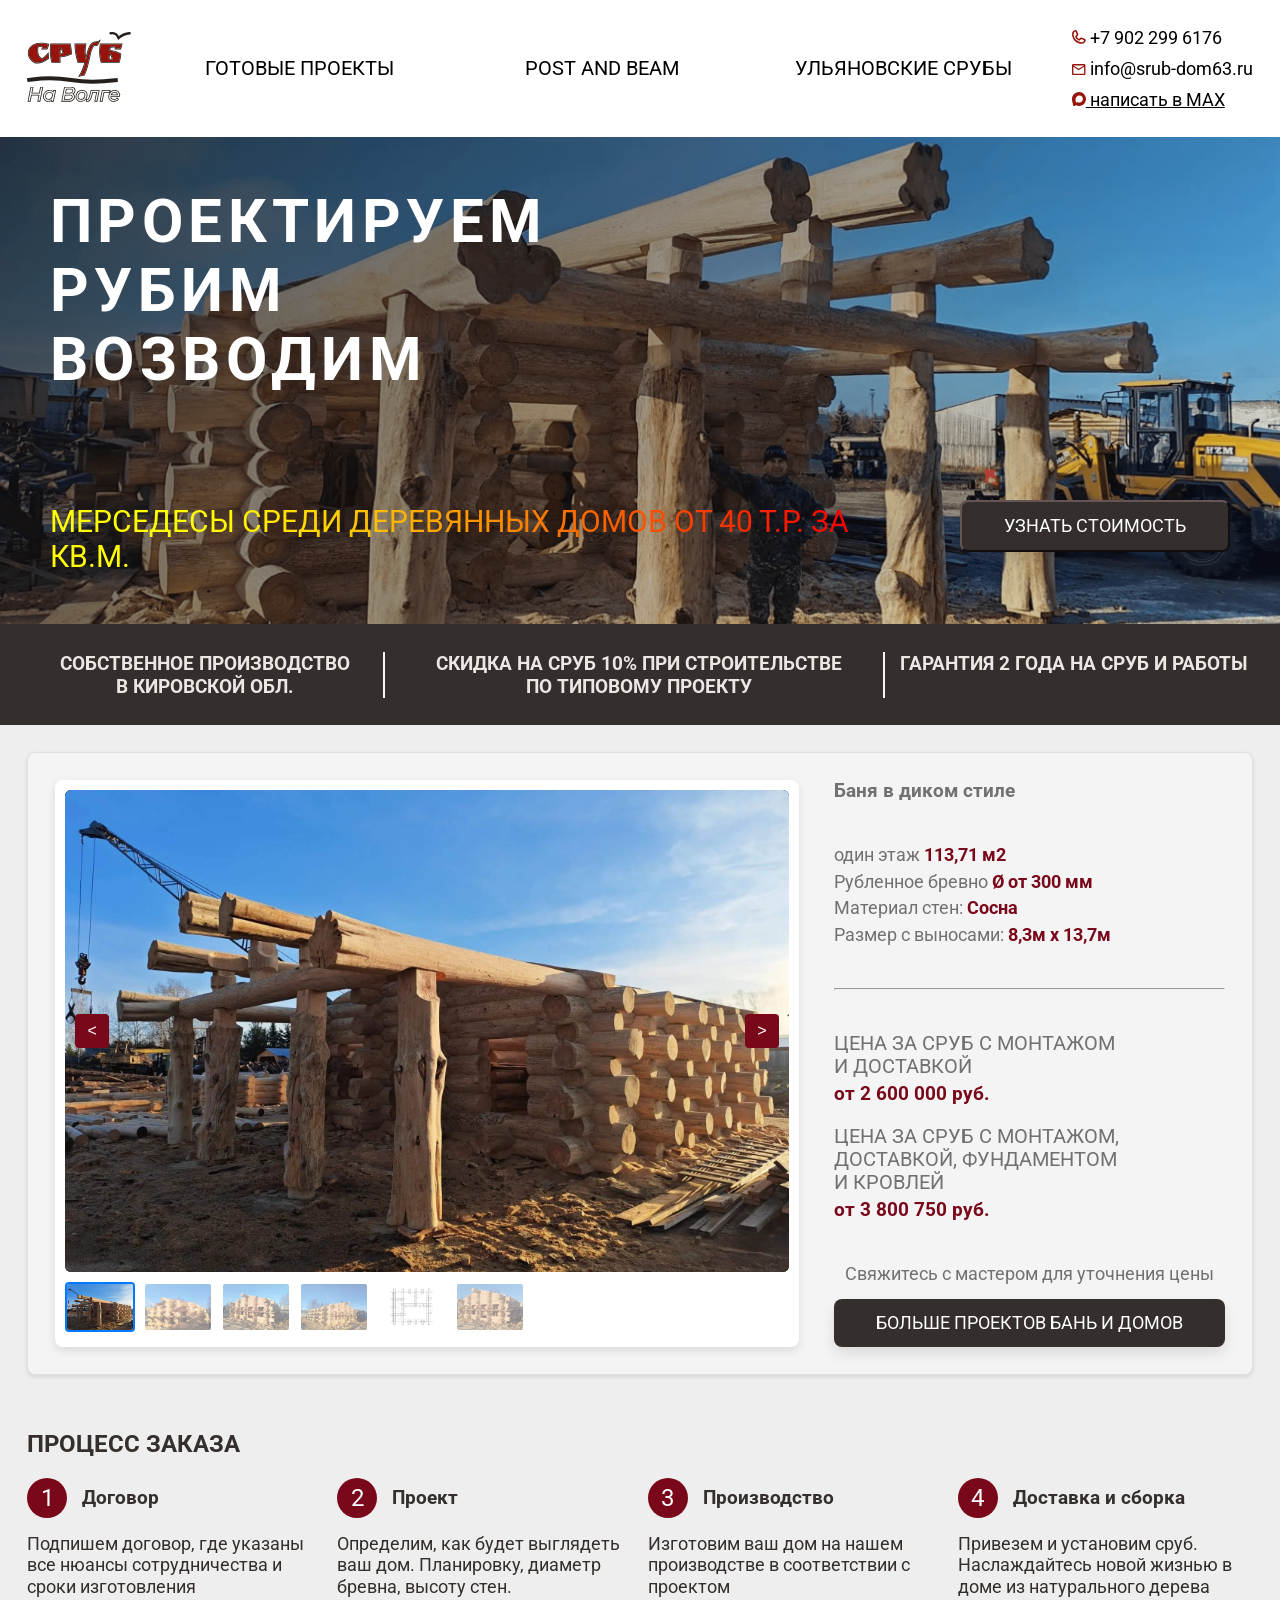
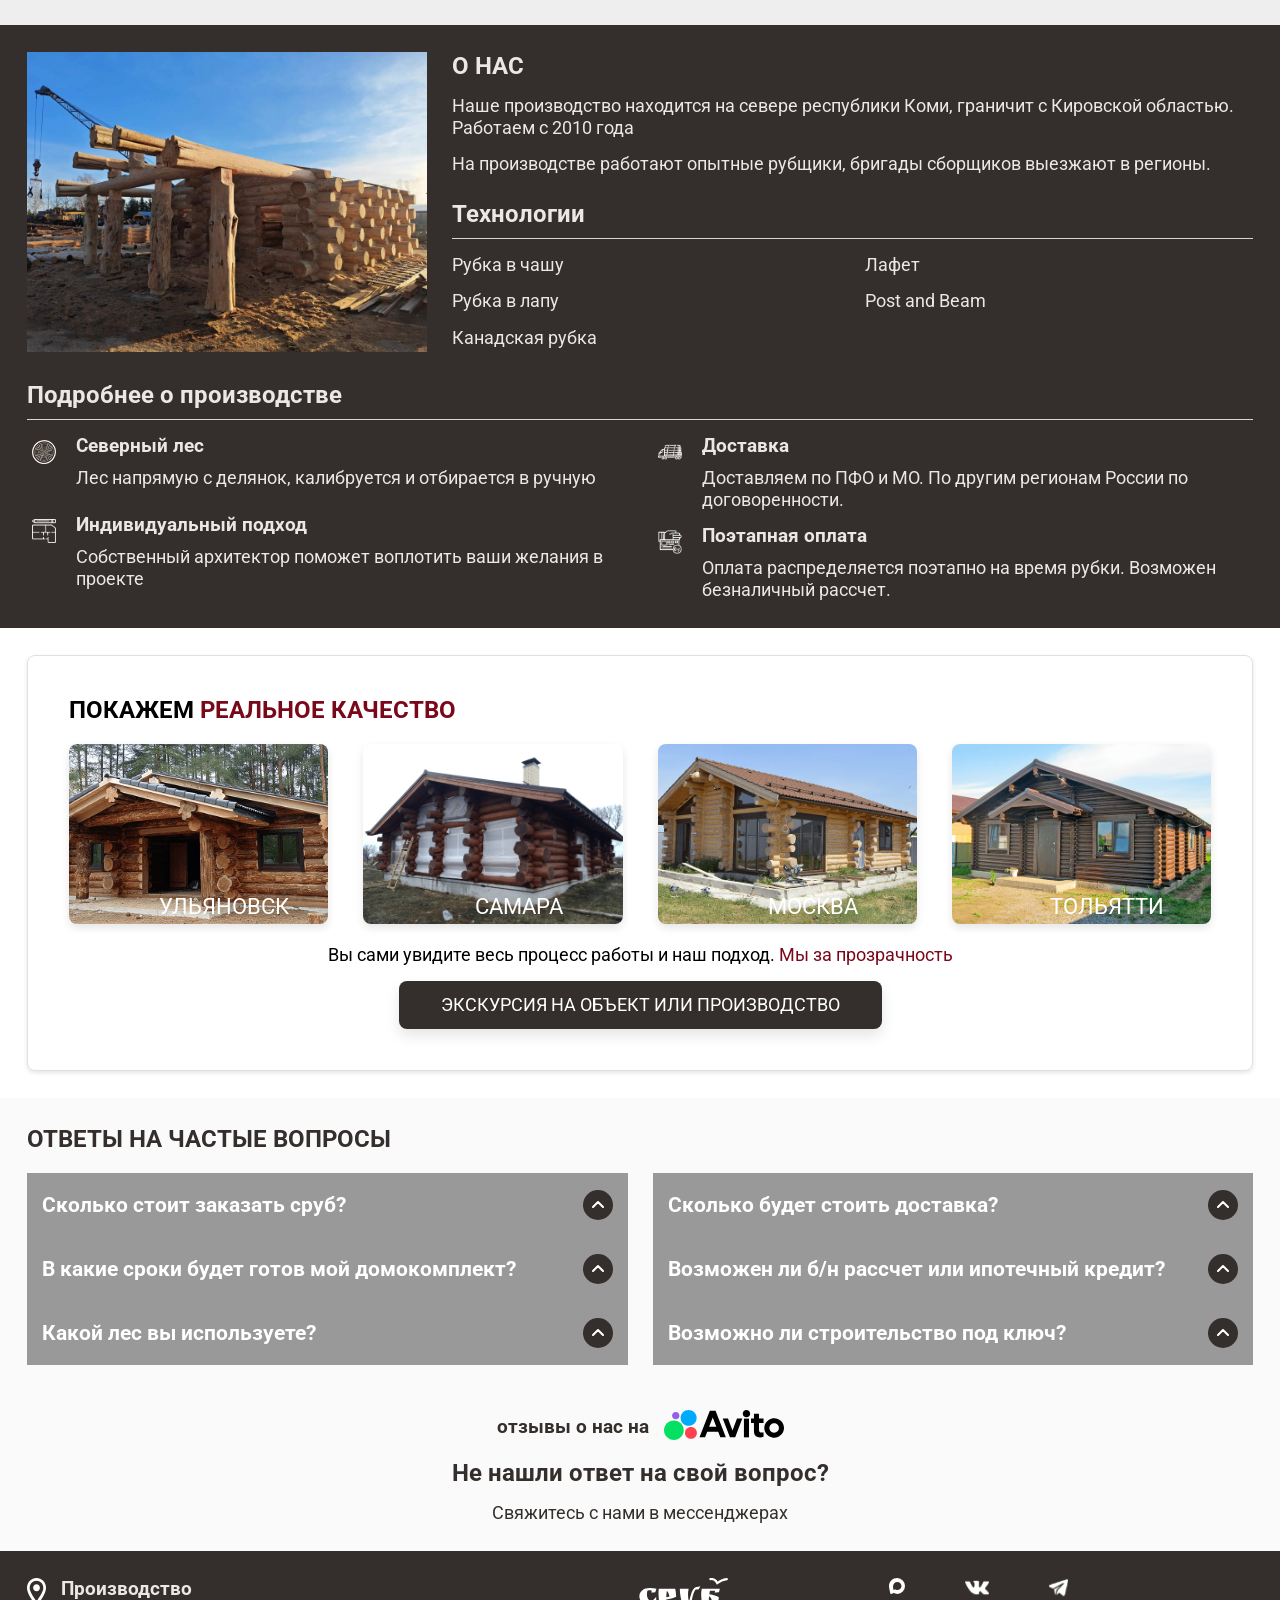
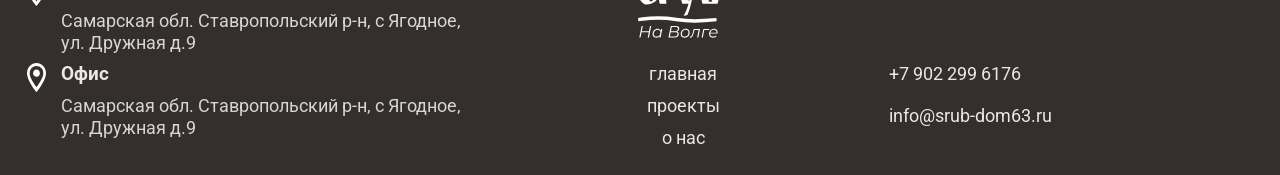
==== commit cca8a681: "лого почта 2 стр" ====
--- a/index.html
+++ b/index.html
@@ -4,7 +4,7 @@
     <meta charset="UTF-8" />
     <meta name="viewport" content="width=device-width, initial-scale=1.0" />
     <title>Срубы ручной рубки на заказ из северного леса</title>
-    <meta name="description" content="Производство и строительство срубов из оцилиндрованного бревна и бревна ручной рубки. Северный лес зимней рубки. Опытные мастера из Кировской области.">
+    <meta name="description" content="Производство и строительство срубов из бревна ручной рубки и оцилиндрованного бревна . Северный лес зимней рубки. Опытные мастера из Кировской области.">
 <link rel="stylesheet" href="./Fonts/fonts.css" />
     <link rel="stylesheet" href="./Styles/globals.css" />
     <link rel="stylesheet" href="./Styles/style.css" />
@@ -32,13 +32,13 @@
       </nav>
         <address class="address header__contacts">
         <a class="contacts-block__link" href="tel:+79022996176"
-          ><img class="header__icon" src="./images/phone.svg" alt="иконка телефон">+7 902 299 6176</a>
+          ><img class="header__icon" src="./images/phone.svg" alt="иконка телефон"> +7 902 299 6176</a>
         <div class="header_ithem">
-        <a class="contacts-block__link" href="mailto:pflugfelder.sv@yandex.ru"
-          > <img class="header__icon" src="./images/mail.svg" alt="иконка почта">info@srub-dom63.ru</a>
+        <a class="contacts-block__link" href="mailto:info@srub-dom63.ru"
+          > <img class="header__icon" src="./images/mail.svg" alt="иконка почта"> info@srub-dom63.ru</a>
         </div>
         <div class="header_ithem">
-          <a class="header__max color__link" href="#0">
+          <a class="header__max color__link" href="https://max.ru/u/f9LHodD0cOI8aA8k_r0d893nDJOovOJUeSZAa7Z_7P1fgJOdOGH4UMyCTUA">
           <img class="header__icon" src="./images/Макс.svg" alt="иконка Макс">
           написать в МАХ
         </a>
@@ -459,12 +459,12 @@
         </address>
         <div class="logo_ithem">
             <a class="footer__logo" href="index.html">
-        <img class="footer__logo-image" src="../images/logo_white.svg" alt="Лого">
+        <img class="footer__logo-image" src="./images/logo_white.svg" alt="Лого">
       </a>
         </div>
         <ul class="footer__social-list-item">
           <li>
-            <a href="#0">
+            <a href="https://max.ru/u/f9LHodD0cOI8aA8k_r0d893nDJOovOJUeSZAa7Z_7P1fgJOdOGH4UMyCTUA">
               <img class="social-icon" src="./images/max_withe.svg" alt="иконка макс"/>
             </a>
           </li>
@@ -508,7 +508,7 @@
         <div class="footer_contact">
         <a class="address-block__link text-item" href="tel:+79022996176"
           >+7 902 299 6176</a>
-        <a class="address-block__link text-item" href="mailto:pflugfelder.sv@yandex.ru"
+        <a class="address-block__link text-item" href="mailto:info@srub-dom63.ru"
           >info@srub-dom63.ru</a
         >
       </div>
